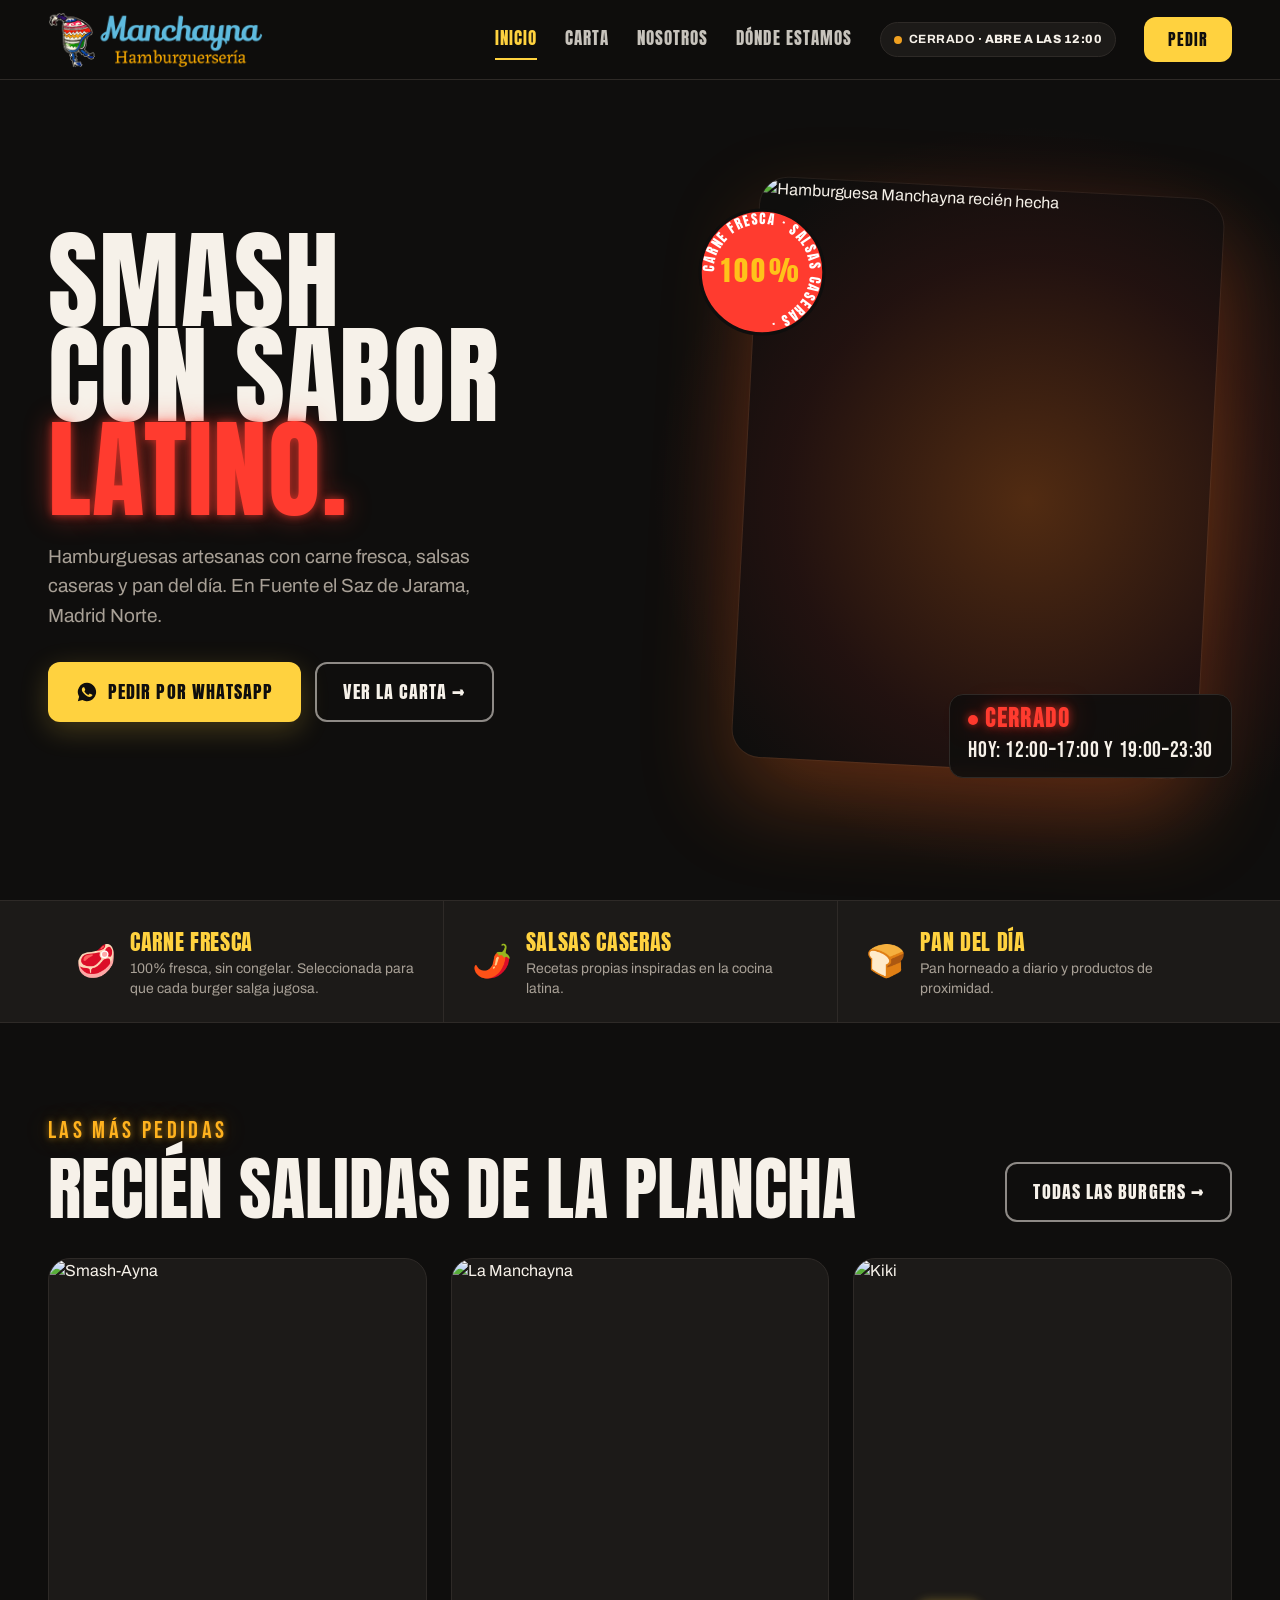
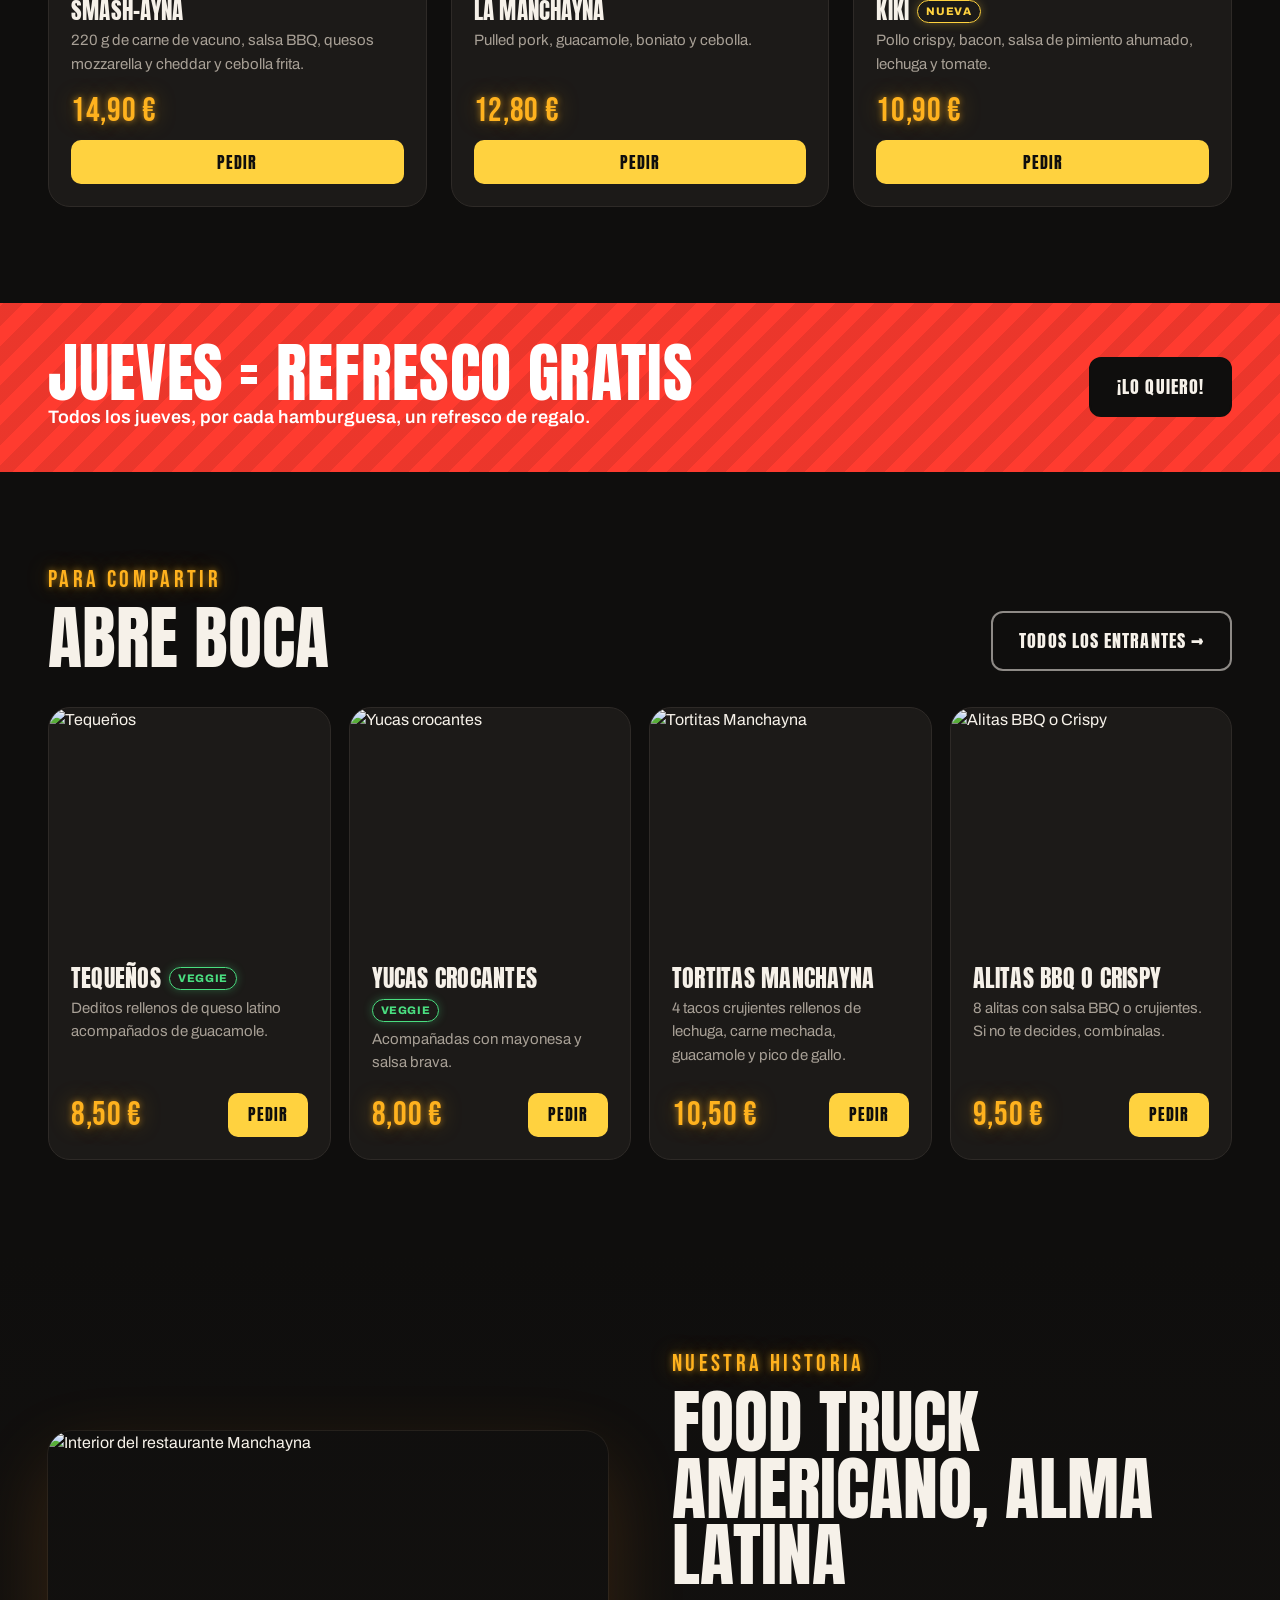
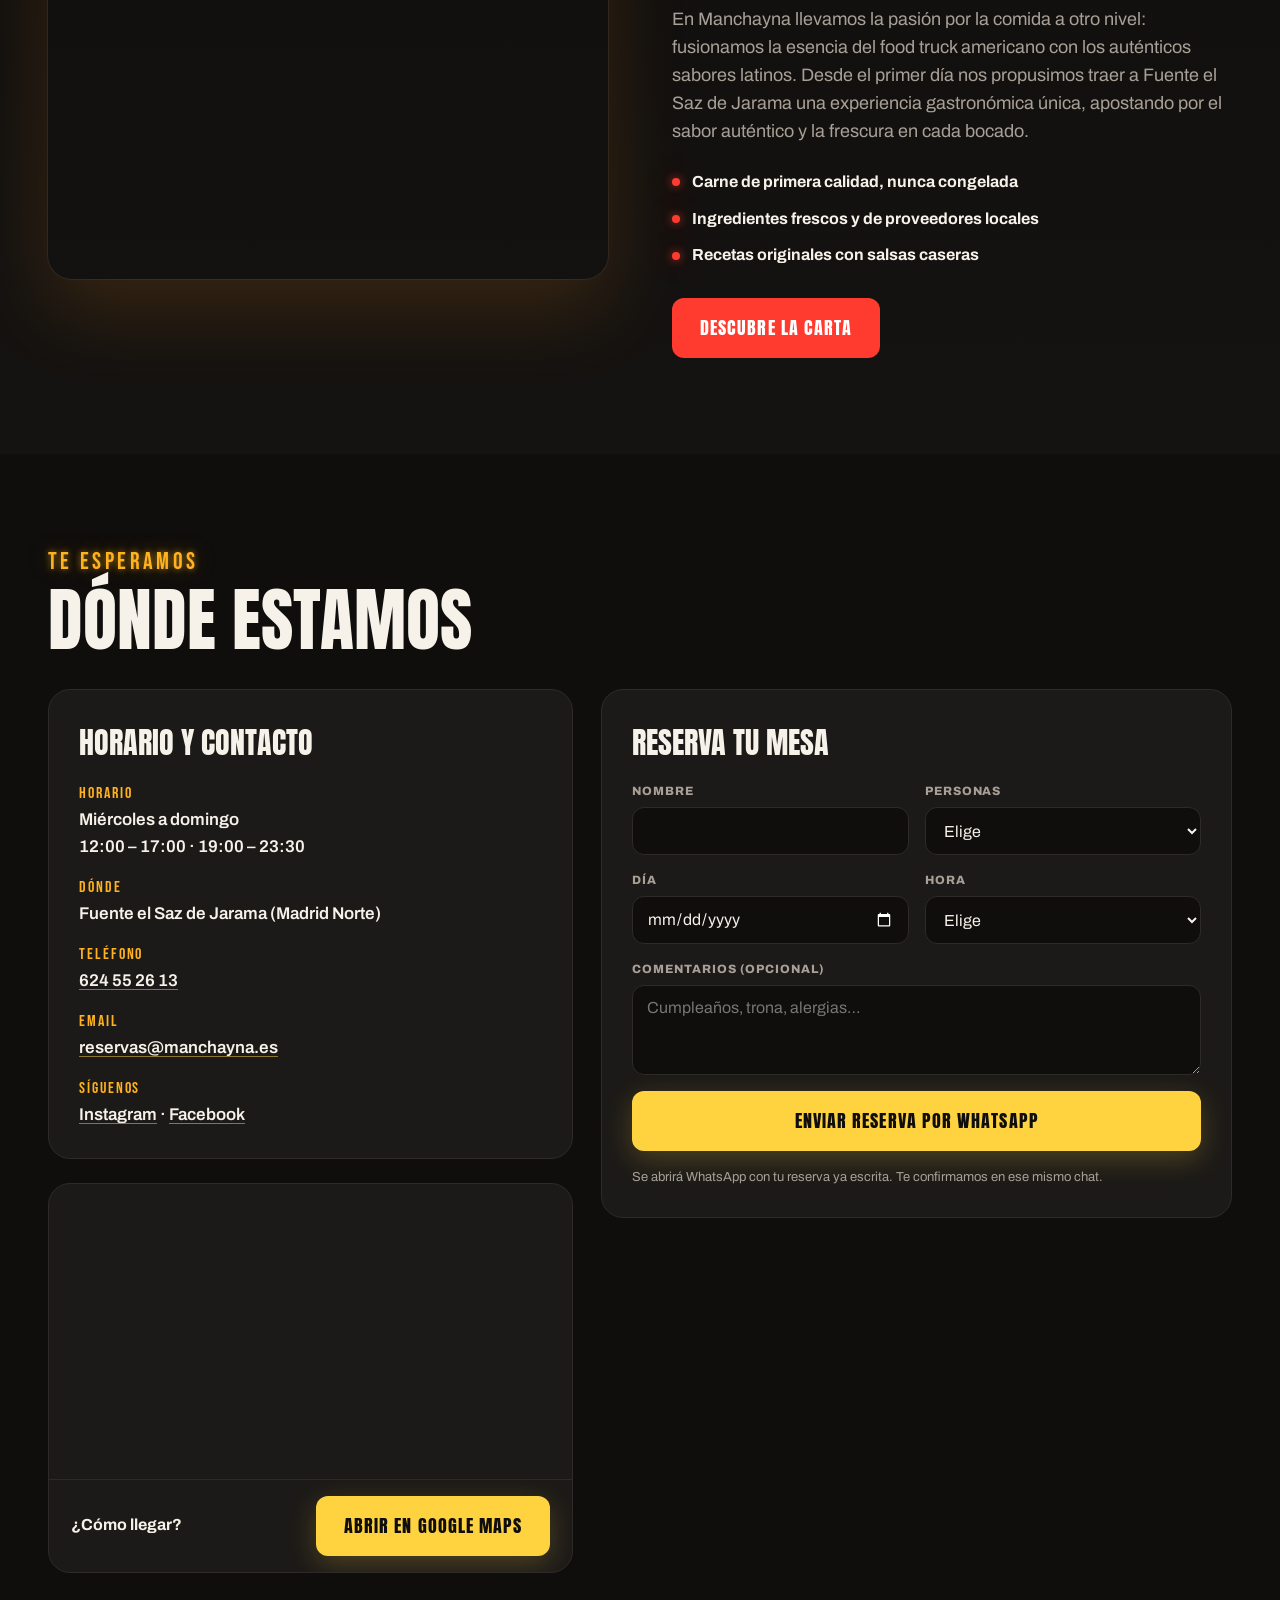
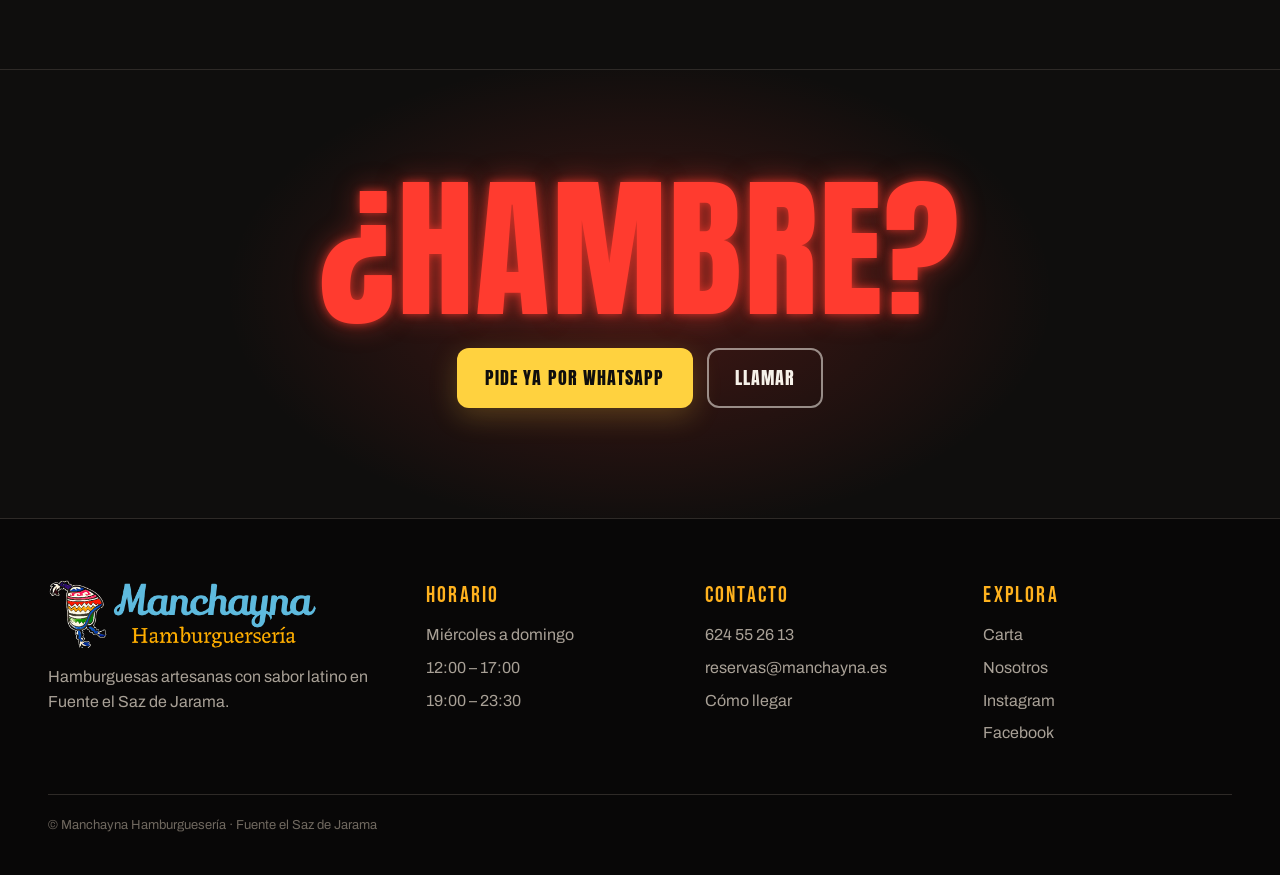
==== carretilla-v2/index.html @ 5e606a43 "Añadir Carretilla V2: rediseño Plancha de Noche Co-Authored-By: Claude Opus 5 <noreply@anthropic.com" ====
<!doctype html>
<html lang="es">
<head>
<meta charset="utf-8">
<meta name="viewport" content="width=device-width, initial-scale=1">
<meta name="robots" content="noindex, nofollow">
<title>Manchayna · Hamburguesas artesanas con sabor latino en Fuente el Saz de Jarama</title>
<meta name="description" content="Hamburguesas artesanas con sabor latino en Fuente el Saz de Jarama (Madrid Norte). Carne fresca, salsas caseras y pan del día. Pide por WhatsApp.">
<meta name="theme-color" content="#14110F">
<link rel="preconnect" href="https://fonts.googleapis.com">
<link rel="preconnect" href="https://fonts.gstatic.com" crossorigin>
<link href="https://fonts.googleapis.com/css2?family=Anton&family=Archivo:wght@400;600;700;800&family=Bebas+Neue&display=swap" rel="stylesheet">
<link rel="stylesheet" href="../shared/base.css">
<link rel="stylesheet" href="styles.css">
</head>
<body data-mode="direct">
<a class="skip" href="#main">Saltar al contenido</a>

<header class="hd">
  <div class="wrap">
    <a class="brand" href="index.html"><img src="../shared/img/logo.png" alt="Manchayna Hamburguesería · Inicio" width="468" height="122"></a>
    <nav class="site-nav" id="nav" aria-label="Principal">
      <a href="index.html" aria-current="page">Inicio</a>
      <a href="carta.html">Carta</a>
      <a href="#nosotros">Nosotros</a>
      <a href="#contacto">Dónde estamos</a>
    </nav>
    <span class="pill" data-open>Horario</span>
    <a class="btn btn-go desk-only" data-wa href="#">Pedir</a>
    <button class="nav-toggle" data-nav-toggle aria-controls="nav" aria-expanded="false" aria-label="Abrir menú">
      <svg viewBox="0 0 24 24" fill="none" stroke="currentColor" stroke-width="2.5" stroke-linecap="round"><path d="M4 7h16M4 12h16M4 17h16"/></svg>
    </button>
  </div>
</header>

<main id="main">
  <!-- HERO -->
  <section class="hero">
    <div class="wrap">
      <div>
        <h1 class="anton">Smash<br>con sabor<br><em>latino.</em></h1>
        <p class="lead">Hamburguesas artesanas con carne fresca, salsas caseras y pan del día. En Fuente el Saz de Jarama, Madrid Norte.</p>
        <div class="cta">
          <a class="btn btn-go" data-wa href="#">
            <svg viewBox="0 0 24 24" fill="currentColor" aria-hidden="true"><path d="M12 2a10 10 0 0 0-8.6 15.1L2 22l5-1.3A10 10 0 1 0 12 2zm5.3 14.1c-.2.6-1.3 1.2-1.8 1.2-.5.1-1 .1-3.3-.8-2.8-1.1-4.5-3.9-4.7-4.1-.1-.2-1.1-1.5-1.1-2.9s.7-2 1-2.3c.2-.3.5-.3.7-.3h.5c.2 0 .4 0 .6.5l.8 2c.1.2.1.3 0 .5l-.4.6-.3.4c-.1.1-.3.3-.1.6.2.3.8 1.3 1.7 2.1 1.2 1 2.1 1.3 2.4 1.5.3.1.5.1.6-.1l.9-1.1c.2-.3.4-.2.6-.1l1.9.9c.3.1.5.2.5.3.1.2.1.6-.1 1.1z"/></svg>
            Pedir por WhatsApp
          </a>
          <a class="btn btn-alt" href="carta.html">Ver la carta →</a>
        </div>
      </div>
      <div class="hero-ph">
        <img src="https://manchayna.es/wp-content/uploads/2025/01/COLOR18.webp" alt="Hamburguesa Manchayna recién hecha" width="1000" height="1340" fetchpriority="high">
        <svg class="sticker" viewBox="0 0 120 120" aria-hidden="true"><defs><path id="circ" d="M60,60 m-45,0 a45,45 0 1,1 90,0 a45,45 0 1,1 -90,0"/></defs><circle cx="60" cy="60" r="58" fill="#D7261E" stroke="#14110F" stroke-width="3"/><text><textPath href="#circ">CARNE FRESCA · SALSAS CASERAS · </textPath></text><text x="60" y="69" text-anchor="middle" style="font-size:26px;fill:#FFC21A">100%</text></svg>
        <div class="ticket"><span class="neon" data-open>Horario</span><b data-today>Mié – Dom</b></div>
      </div>
    </div>
  </section>

  <!-- PILARES -->
  <section class="pillars" aria-label="Así las hacemos">
    <div class="wrap">
      <div class="grid">
        <div class="p"><span aria-hidden="true">🥩</span><b>Carne fresca</b><p>100% fresca, sin congelar. Seleccionada para que cada burger salga jugosa.</p></div>
        <div class="p"><span aria-hidden="true">🌶️</span><b>Salsas caseras</b><p>Recetas propias inspiradas en la cocina latina.</p></div>
        <div class="p"><span aria-hidden="true">🍞</span><b>Pan del día</b><p>Pan horneado a diario y productos de proximidad.</p></div>
      </div>
    </div>
  </section>

  <!-- DESTACADAS -->
  <section class="sec">
    <div class="wrap">
      <div class="sec-head">
        <h2><span class="scribble">las más pedidas</span>Recién salidas de la plancha</h2>
        <a class="btn btn-alt" href="carta.html#hamburguesas">Todas las burgers →</a>
      </div>
      <div class="featured" data-featured="Smash-Ayna|La Manchayna|Kiki"></div>
    </div>
  </section>

  <!-- PROMO -->
  <section class="promo">
    <div class="wrap">
      <div>
        <h2 class="anton">Jueves = refresco gratis</h2>
        <p>Todos los jueves, por cada hamburguesa, un refresco de regalo.</p>
      </div>
      <a class="btn btn-alt" data-wa="la promo del jueves" href="#">¡Lo quiero!</a>
    </div>
  </section>

  <!-- ENTRANTES -->
  <section class="sec">
    <div class="wrap">
      <div class="sec-head">
        <h2><span class="scribble">para compartir</span>Abre boca</h2>
        <a class="btn btn-alt" href="carta.html#entrantes">Todos los entrantes →</a>
      </div>
      <div class="featured four" data-featured="Tequeños|Yucas crocantes|Tortitas Manchayna|Alitas BBQ o Crispy"></div>
    </div>
  </section>

  <!-- NOSOTROS -->
  <section class="sec story" id="nosotros">
    <div class="wrap">
      <div class="ph"><img src="https://manchayna.es/wp-content/uploads/2025/03/Interior-manchayna.png" alt="Interior del restaurante Manchayna" loading="lazy"></div>
      <div>
        <h2><span class="scribble">nuestra historia</span>Food truck americano, alma latina</h2>
        <p>En Manchayna llevamos la pasión por la comida a otro nivel: fusionamos la esencia del food truck americano con los auténticos sabores latinos. Desde el primer día nos propusimos traer a Fuente el Saz de Jarama una experiencia gastronómica única, apostando por el sabor auténtico y la frescura en cada bocado.</p>
        <ul>
          <li>Carne de primera calidad, nunca congelada</li>
          <li>Ingredientes frescos y de proveedores locales</li>
          <li>Recetas originales con salsas caseras</li>
        </ul>
        <div class="cta"><a class="btn btn-red" href="carta.html">Descubre la carta</a></div>
      </div>
    </div>
  </section>

  <!-- CONTACTO -->
  <section class="sec contact" id="contacto">
    <div class="wrap">
      <div class="sec-head"><h2><span class="scribble">te esperamos</span>Dónde estamos</h2></div>
      <div class="grid">
        <div>
          <div class="box">
            <h3>Horario y contacto</h3>
            <dl class="info-list">
              <div><dt>Horario</dt><dd>Miércoles a domingo<br>12:00 – 17:00 · 19:00 – 23:30</dd></div>
              <div><dt>Dónde</dt><dd>Fuente el Saz de Jarama (Madrid Norte)</dd></div>
              <div><dt>Teléfono</dt><dd><a data-tel href="#">624 55 26 13</a></dd></div>
              <div><dt>Email</dt><dd><a href="mailto:reservas@manchayna.es">reservas@manchayna.es</a></dd></div>
              <div><dt>Síguenos</dt><dd><a href="https://www.instagram.com/manchayna.burger/" target="_blank" rel="noopener">Instagram</a> · <a href="https://www.facebook.com/people/Manchayna-Burger/61566364282932/" target="_blank" rel="noopener">Facebook</a></dd></div>
            </dl>
          </div>
          <div class="box map-box">
            <iframe class="map" data-map title="Mapa: Manchayna en Fuente el Saz de Jarama" loading="lazy" referrerpolicy="no-referrer-when-downgrade"></iframe>
            <div class="bar"><b>¿Cómo llegar?</b><a class="btn btn-go" data-maps href="#">Abrir en Google Maps</a></div>
          </div>
        </div>
        <div class="box">
          <h3>Reserva tu mesa</h3>
          <form class="form" data-wa-form="¡Hola Manchayna! Quiero reservar mesa:">
            <div class="field"><label for="r-name">Nombre</label><input id="r-name" name="nombre" autocomplete="name" required></div>
            <div class="field"><label for="r-people">Personas</label><select id="r-people" name="personas" required><option value="">Elige</option><option>1</option><option>2</option><option>3</option><option>4</option><option>5</option><option>6</option><option>7</option><option>8 o más</option></select></div>
            <div class="field"><label for="r-date">Día</label><input id="r-date" name="dia" type="date" required></div>
            <div class="field"><label for="r-time">Hora</label><select id="r-time" name="hora" required><option value="">Elige</option><optgroup label="Comida"><option>12:30</option><option>13:30</option><option>14:30</option><option>15:30</option></optgroup><optgroup label="Cena"><option>19:30</option><option>20:30</option><option>21:30</option><option>22:30</option></optgroup></select></div>
            <div class="field full"><label for="r-note">Comentarios (opcional)</label><textarea id="r-note" name="comentarios" placeholder="Cumpleaños, trona, alergias…"></textarea></div>
            <div class="full"><button class="btn btn-go" type="submit" style="width:100%">Enviar reserva por WhatsApp</button></div>
            <p class="form-note full">Se abrirá WhatsApp con tu reserva ya escrita. Te confirmamos en ese mismo chat.</p>
          </form>
        </div>
      </div>
    </div>
  </section>

  <!-- CTA FINAL -->
  <section class="final">
    <div class="wrap">
      <h2 class="anton">¿Hambre?</h2>
      <div class="cta" style="justify-content:center">
        <a class="btn btn-go" data-wa href="#">Pide ya por WhatsApp</a>
        <a class="btn btn-alt" data-tel href="#">Llamar</a>
      </div>
    </div>
  </section>
</main>

<footer class="ft">
  <div class="wrap">
    <div class="grid">
      <div><img src="../shared/img/logo.png" alt="Manchayna" loading="lazy"><p>Hamburguesas artesanas con sabor latino en Fuente el Saz de Jarama.</p></div>
      <div><h4>Horario</h4><ul><li>Miércoles a domingo</li><li>12:00 – 17:00</li><li>19:00 – 23:30</li></ul></div>
      <div><h4>Contacto</h4><ul><li><a data-tel href="#">624 55 26 13</a></li><li><a href="mailto:reservas@manchayna.es">reservas@manchayna.es</a></li><li><a data-maps href="#">Cómo llegar</a></li></ul></div>
      <div><h4>Explora</h4><ul><li><a href="carta.html">Carta</a></li><li><a href="#nosotros">Nosotros</a></li><li><a href="https://www.instagram.com/manchayna.burger/" target="_blank" rel="noopener">Instagram</a></li><li><a href="https://www.facebook.com/people/Manchayna-Burger/61566364282932/" target="_blank" rel="noopener">Facebook</a></li></ul></div>
    </div>
    <p class="legal">© Manchayna Hamburguesería · Fuente el Saz de Jarama</p>
  </div>
</footer>

<nav class="tabbar mob-only" aria-label="Acciones rápidas">
  <a data-wa href="#"><svg viewBox="0 0 24 24" fill="currentColor" aria-hidden="true"><path d="M12 2a10 10 0 0 0-8.6 15.1L2 22l5-1.3A10 10 0 1 0 12 2z"/></svg>Pedir</a>
  <a href="carta.html"><svg viewBox="0 0 24 24" fill="none" stroke="currentColor" stroke-width="2" aria-hidden="true"><path d="M4 6h16M4 12h16M4 18h10"/></svg>Carta</a>
  <a data-tel href="#"><svg viewBox="0 0 24 24" fill="none" stroke="currentColor" stroke-width="2" aria-hidden="true"><path d="M22 16.9v3a2 2 0 0 1-2.2 2 19.8 19.8 0 0 1-8.6-3.1 19.5 19.5 0 0 1-6-6A19.8 19.8 0 0 1 2.1 4.2 2 2 0 0 1 4.1 2h3a2 2 0 0 1 2 1.7l.5 2.8a2 2 0 0 1-.5 1.8L7.9 9.6a16 16 0 0 0 6 6l1.3-1.3a2 2 0 0 1 1.8-.5l2.8.5a2 2 0 0 1 1.7 2z"/></svg>Llamar</a>
  <a data-maps href="#"><svg viewBox="0 0 24 24" fill="none" stroke="currentColor" stroke-width="2" aria-hidden="true"><path d="M12 22s7-6.2 7-12a7 7 0 1 0-14 0c0 5.8 7 12 7 12z"/><circle cx="12" cy="10" r="2.5"/></svg>Llegar</a>
</nav>

<script src="../shared/menu-data.js"></script>
<script src="../shared/app.js"></script>
</body>
</html>
---- shared/base.css ----
/* Base común de las tres propuestas */
*, *::before, *::after { box-sizing: border-box; }
body, h1, h2, h3, h4, p, ul, ol, figure, dl, dd, fieldset { margin: 0; }
ul, ol { padding: 0; list-style: none; }
fieldset { border: 0; padding: 0; }
img, iframe { max-width: 100%; display: block; }
a { color: inherit; text-decoration: none; }
button, input, select, textarea { font: inherit; color: inherit; }
button { cursor: pointer; background: none; border: 0; }
button:disabled { cursor: not-allowed; opacity: .5; }
[hidden] { display: none !important; }
html { scroll-behavior: smooth; scroll-padding-top: 150px; -webkit-text-size-adjust: 100%; }
:focus-visible { outline: 3px solid var(--focus, #2f7cf6); outline-offset: 3px; }

.skip { position: absolute; left: -9999px; }
.skip:focus { left: 12px; top: 12px; z-index: 100; background: #fff; color: #000; padding: 10px 14px; }

.dot { display: inline-block; width: 8px; height: 8px; border-radius: 50%; background: #f0a020; margin-right: 7px; vertical-align: middle; }
.dot.on { background: #2bd46b; box-shadow: 0 0 0 3px rgba(43, 212, 107, .25); }
.bump { animation: bump .35s; }
@keyframes bump { 50% { transform: scale(1.35); } }

.map { width: 100%; border: 0; aspect-ratio: 16 / 10; }
.catnav { display: flex; gap: 8px; overflow-x: auto; scrollbar-width: none; }
.catnav::-webkit-scrollbar { display: none; }
.catnav a { flex: none; white-space: nowrap; }

/* Formularios */
.field { display: grid; gap: 6px; }
.field input, .field select, .field textarea { width: 100%; min-height: 48px; padding: 10px 14px; }
.field textarea { min-height: 90px; resize: vertical; }

/* Carrito (diálogo) */
dialog { padding: 0; border: 0; max-width: min(520px, 100vw - 24px); width: 100%; }
dialog::backdrop { background: rgba(0, 0, 0, .55); }

/* Zoom de fotos con ficha de ingredientes.
   Cada propuesta puede cambiar: --z-panel --z-ink --z-muted --z-accent --z-chip --z-title-font --z-radius */
.item-img img, [data-zoom] { cursor: zoom-in; }
dialog.zoom { max-width: 100vw; max-height: 100dvh; width: 100vw; height: 100dvh; background: rgba(10, 8, 6, .93); overflow-y: auto; overscroll-behavior: contain; }
dialog.zoom::backdrop { background: rgba(10, 8, 6, .9); }
.zoom-inner { min-height: 100%; display: grid; grid-template-columns: minmax(0, 1.5fr) minmax(320px, 400px); gap: 28px; align-items: center; max-width: 1280px; margin: 0 auto; padding: 72px 32px 32px; }
.zoom-inner.solo { grid-template-columns: 1fr; justify-items: center; }
.zoom-ph img { width: 100%; max-height: calc(100dvh - 120px); object-fit: contain; border-radius: var(--z-radius, 16px); animation: z-pop .3s cubic-bezier(.2, .9, .3, 1.2); }
.zoom-info { background: var(--z-panel, #fff); color: var(--z-ink, #14110F); border-radius: var(--z-radius, 16px); padding: 28px 28px 24px; animation: z-slide .35s .05s ease-out both; }
.solo .zoom-info { background: none; color: #fff; padding: 0; text-align: center; }
.z-spec { display: inline-block; font-weight: 800; font-size: 13px; letter-spacing: .06em; text-transform: uppercase; background: var(--z-accent, #D7261E); color: #fff; border-radius: 999px; padding: 4px 12px; margin-bottom: 10px; }
.z-name { font-family: var(--z-title-font, inherit); font-size: clamp(30px, 3.2vw, 42px); line-height: 1; margin-bottom: 10px; }
.z-badges { display: flex; flex-wrap: wrap; gap: 6px; }
.z-badges:empty { display: none; }
.z-title { font-size: 12px; letter-spacing: .14em; text-transform: uppercase; color: var(--z-muted, #6b645b); margin: 20px 0 10px; display: flex; align-items: center; gap: 10px; }
.z-title::after { content: ""; flex: 1; height: 1px; background: currentColor; opacity: .35; }
.z-ing { display: grid; grid-template-columns: 1fr 1fr; gap: 8px; }
.z-ing li { display: flex; align-items: center; gap: 10px; background: var(--z-chip, #F4EEE4); border-radius: 12px; padding: 9px 12px; font-size: 14.5px; font-weight: 600; line-height: 1.25; animation: z-chip .35s calc(.12s + var(--n) * .04s) ease-out both; }
.z-ing li span { flex: none; width: 30px; height: 30px; display: grid; place-items: center; background: var(--z-panel, #fff); border-radius: 50%; font-size: 17px; }
.z-desc { color: var(--z-muted, #6b645b); font-size: 16px; margin-top: 14px; }
.z-foot { display: flex; align-items: center; justify-content: space-between; gap: 14px; margin-top: 22px; padding-top: 18px; border-top: 2px dashed color-mix(in srgb, var(--z-ink, #14110F) 25%, transparent); }
.z-price { font-family: var(--z-title-font, inherit); font-size: 34px; line-height: 1; color: var(--z-ink, #14110F); }
.zoom-close { position: fixed; top: 14px; right: 14px; width: 52px; height: 52px; border-radius: 50%; background: #fff; color: #000; font-size: 34px; line-height: 1; z-index: 2; box-shadow: 0 6px 20px rgba(0, 0, 0, .35); }
@keyframes z-pop { from { transform: scale(.88); opacity: 0; } }
@keyframes z-slide { from { transform: translateY(24px); opacity: 0; } }
@keyframes z-chip { from { transform: translateY(8px); opacity: 0; } }
@media (max-width: 900px) {
  .zoom-inner { grid-template-columns: 1fr; gap: 0; align-items: start; align-content: start; padding: 0; }
  .zoom-info { min-height: 48dvh; }
  .zoom-ph img { max-height: 52dvh; border-radius: 0; }
  .zoom-info { border-radius: 22px 22px 0 0; margin-top: -22px; position: relative; padding: 22px 18px 18px; }
  .solo .zoom-info { margin-top: 16px; }
  .z-ing li { font-size: 13.5px; padding: 8px 10px; gap: 8px; }
  .zoom-close { width: 46px; height: 46px; font-size: 30px; }
}
@media (max-width: 360px) { .z-ing { grid-template-columns: 1fr; } }

/* Menú móvil */
.nav-toggle { display: none; }
@media (max-width: 900px) {
  .nav-toggle { display: inline-grid; place-items: center; width: 48px; height: 48px; }
  .site-nav { display: none !important; }
  body.nav-open .site-nav { display: flex !important; position: fixed; left: 0; right: 0; top: var(--hd-h, 68px); flex-direction: column; padding: 12px 20px 24px; gap: 0; z-index: 40; }
  body.nav-open .site-nav a { padding: 14px 0; font-size: 20px; }
  .desk-only { display: none !important; }
}
@media (min-width: 901px) { .mob-only { display: none !important; } }

@media (prefers-reduced-motion: reduce) {
  *, *::before, *::after { animation: none !important; transition: none !important; }
  html { scroll-behavior: auto; }
}
---- carretilla-v2/styles.css ----
/* ===========================================================
   CARRETILLA V2 · PLANCHA DE NOCHE — street food nocturno / neón
   =========================================================== */
:root {
  --bg: #0F0E0D;
  --card: #1C1A18;
  --line: #2E2A27;
  --txt: #F6F1E9;
  --muted: #A8A096;
  --red: #FF3B2F;
  --amber: #FFB21E;
  --mus: #FFD23F;
  --ink: #0F0E0D;
  --hd-h: 80px;
  --focus: #FFD23F;
  --glow-red: 0 0 8px rgba(255, 59, 47, .7), 0 0 28px rgba(255, 59, 47, .45);
  --glow-amber: 0 0 6px rgba(255, 178, 30, .6), 0 0 22px rgba(255, 178, 30, .35);
  /* zoom */
  --z-panel: #1C1A18;
  --z-ink: #F6F1E9;
  --z-muted: #A8A096;
  --z-accent: #FF3B2F;
  --z-chip: #262320;
  --z-title-font: Anton, Impact, sans-serif;
  --z-radius: 20px;
}
body { font-family: Archivo, system-ui, sans-serif; background: var(--bg); color: var(--txt); font-size: 16px; line-height: 1.55; color-scheme: dark; }
.wrap { max-width: 1240px; margin: 0 auto; padding: 0 28px; }
.anton { font-family: Anton, Impact, sans-serif; font-weight: 400; text-transform: uppercase; letter-spacing: .01em; }
.price, .scribble, .z-price { font-family: "Bebas Neue", Impact, sans-serif; font-weight: 400; }

/* Zoom */
.z-name { text-transform: uppercase; font-weight: 400; }
.zoom-info { border: 1px solid var(--line); box-shadow: 0 30px 80px rgba(0, 0, 0, .6); }
.z-price { font-size: 44px; color: var(--amber); text-shadow: var(--glow-amber); letter-spacing: .02em; }
@media (max-width: 900px) { .zoom-info { border-width: 1px 0 0; } }

/* ---------- Botones ---------- */
.btn { display: inline-flex; align-items: center; justify-content: center; gap: 10px; font-family: Anton, Impact, sans-serif; letter-spacing: .06em; text-transform: uppercase; font-size: 18px; padding: 14px 26px; min-height: 54px; border: 2px solid transparent; border-radius: 12px; transition: transform .12s, box-shadow .2s, background .2s, color .2s; }
.btn:active { transform: translateY(2px) scale(.98); }
.btn-go { background: var(--mus); color: var(--ink); box-shadow: 0 8px 28px rgba(255, 210, 63, .22); }
.btn-go:hover { box-shadow: 0 0 0 4px rgba(255, 210, 63, .25), 0 10px 36px rgba(255, 210, 63, .35); }
.btn-alt { background: transparent; color: var(--txt); border-color: rgba(246, 241, 233, .55); }
.btn-alt:hover { border-color: var(--txt); background: rgba(246, 241, 233, .08); }
.btn-red { background: var(--red); color: #fff; }
.btn-red:hover { box-shadow: 0 0 0 4px rgba(255, 59, 47, .25), 0 10px 36px rgba(255, 59, 47, .35); }
.btn svg { width: 22px; height: 22px; }

/* ---------- Header ---------- */
.hd { position: sticky; top: 0; z-index: 30; height: var(--hd-h); background: rgba(15, 14, 13, .9); backdrop-filter: blur(10px); -webkit-backdrop-filter: blur(10px); border-bottom: 1px solid var(--line); }
.hd .wrap { height: 100%; display: flex; align-items: center; gap: 28px; }
.brand { flex: none; }
.brand img { height: 56px; width: auto; }
.site-nav { display: flex; gap: 28px; margin-left: auto; font-family: Anton, Impact, sans-serif; font-size: 17px; letter-spacing: .06em; text-transform: uppercase; }
.site-nav a { padding: 6px 0; border-bottom: 2px solid transparent; color: rgba(246, 241, 233, .8); transition: color .2s, border-color .2s; }
.site-nav a:hover, .site-nav a[aria-current] { color: var(--mus); border-color: var(--mus); }
.pill { font-size: 12px; font-weight: 800; text-transform: uppercase; letter-spacing: .04em; border: 1px solid var(--line); background: var(--card); border-radius: 999px; padding: 7px 13px; white-space: nowrap; }
.hd .btn { min-height: 44px; padding: 8px 22px; font-size: 16px; box-shadow: none; }
.nav-toggle { color: var(--txt); }
.nav-toggle svg { width: 28px; height: 28px; }
body.nav-open .site-nav { background: var(--bg); border-bottom: 2px solid var(--mus); }

/* ---------- Hero ---------- */
.hero { position: relative; overflow: hidden; }
.hero::before { content: ""; position: absolute; right: -10%; top: 5%; width: 760px; height: 760px; border-radius: 50%; background: radial-gradient(circle, rgba(255, 120, 30, .28), rgba(255, 59, 47, .08) 45%, transparent 70%); pointer-events: none; }
.hero .wrap { position: relative; display: grid; grid-template-columns: 1.1fr 1fr; gap: 40px; align-items: center; padding-top: 56px; padding-bottom: 80px; min-height: calc(100vh - var(--hd-h)); max-height: 900px; }
.hero h1 { font-size: clamp(64px, 8.4vw, 132px); line-height: .88; }
.hero h1 em { font-style: normal; color: var(--red); text-shadow: var(--glow-red); animation: flicker 1.4s ease-out both .3s; }
.hero .lead { font-size: 19px; max-width: 470px; margin: 24px 0 32px; color: var(--muted); }
.cta { display: flex; gap: 14px; flex-wrap: wrap; }
.hero-ph { position: relative; }
.hero-ph img { height: min(66vh, 580px); width: auto; margin: 0 4% 0 auto; aspect-ratio: 4 / 5; object-fit: cover; border-radius: 28px; transform: rotate(3deg); box-shadow: 0 40px 90px rgba(255, 110, 30, .28), 0 0 0 1px rgba(255, 255, 255, .06); }
.sticker { position: absolute; left: 2%; top: 20px; width: 128px; transition: transform .6s; }
.sticker:hover { transform: rotate(40deg); }
.sticker circle { fill: var(--red); stroke: var(--bg); }
.sticker text { font-family: Anton, Impact, sans-serif; font-size: 12.5px; letter-spacing: .14em; fill: #fff; }
.ticket { position: absolute; right: 0; bottom: -10px; background: rgba(15, 14, 13, .88); backdrop-filter: blur(6px); -webkit-backdrop-filter: blur(6px); border: 1px solid var(--line); border-radius: 14px; padding: 12px 18px 14px; max-width: 300px; }
.ticket > b { display: block; font-family: "Bebas Neue", Impact, sans-serif; font-weight: 400; font-size: 22px; letter-spacing: .03em; line-height: 1.1; margin-top: 6px; }
.neon { display: inline-flex; align-items: center; font-family: "Bebas Neue", Impact, sans-serif; font-size: 26px; letter-spacing: .08em; text-transform: uppercase; line-height: 1; color: var(--red); text-shadow: var(--glow-red); animation: flicker 1.4s ease-out both .6s; }
.neon .more { display: none; }
.neon .dot { width: 10px; height: 10px; background: var(--red); box-shadow: var(--glow-red); }
.neon:has(.dot.on) { color: #3DF07A; text-shadow: 0 0 8px rgba(61, 240, 122, .7), 0 0 26px rgba(61, 240, 122, .4); }
.neon .dot.on { background: #3DF07A; box-shadow: 0 0 10px #3DF07A; }
@keyframes flicker { 0%, 12%, 20%, 34% { opacity: .15; } 8%, 16%, 28%, 100% { opacity: 1; } }

/* ---------- Pilares (tira) ---------- */
.pillars { border-block: 1px solid var(--line); background: var(--card); }
.pillars .grid { display: grid; grid-template-columns: repeat(3, 1fr); }
.pillars .p { display: grid; grid-template-columns: auto 1fr; column-gap: 14px; align-items: center; padding: 24px 28px; }
.pillars .p + .p { border-left: 1px solid var(--line); }
.pillars .p span { grid-row: span 2; font-size: 32px; }
.pillars .p b { font-family: Anton, Impact, sans-serif; font-weight: 400; font-size: 22px; color: var(--mus); text-transform: uppercase; letter-spacing: .03em; }
.pillars .p p { color: var(--muted); font-size: 14px; line-height: 1.4; }

/* ---------- Secciones ---------- */
.sec { padding: 96px 0; }
.sec-head { display: flex; justify-content: space-between; align-items: end; gap: 20px; flex-wrap: wrap; margin-bottom: 36px; }
.sec h2 { font-family: Anton, Impact, sans-serif; font-weight: 400; text-transform: uppercase; font-size: clamp(42px, 5.5vw, 72px); line-height: .95; }
.scribble { display: block; color: var(--amber); text-shadow: var(--glow-amber); font-size: 24px; letter-spacing: .14em; text-transform: uppercase; line-height: 1; margin-bottom: 12px; }

/* Tarjetas destacadas */
.featured { display: grid; grid-template-columns: repeat(3, 1fr); gap: 24px; }
.featured.four { grid-template-columns: repeat(4, 1fr); gap: 18px; }
.featured .item { background: var(--card); border: 1px solid var(--line); border-radius: 22px; overflow: hidden; display: flex; flex-direction: column; transition: transform .25s, border-color .25s, box-shadow .25s; }
.featured .item:hover { transform: translateY(-6px); border-color: rgba(255, 178, 30, .6); box-shadow: 0 0 0 1px rgba(255, 178, 30, .35), 0 20px 50px rgba(255, 140, 30, .18); }
.featured .item-img { position: relative; overflow: hidden; }
.featured .item-img img { aspect-ratio: 4 / 3.4; object-fit: cover; width: 100%; transition: transform .5s; }
.featured .item:hover .item-img img { transform: scale(1.05); }
.featured .item-body { padding: 20px 22px 22px; display: flex; flex-direction: column; flex: 1; }
.featured h3 { font-size: 32px; }
.featured.four h3 { font-size: 24px; }
.featured .item p { color: var(--muted); font-size: 15px; margin: 6px 0 18px; flex: 1; }
.featured .item-foot { flex-wrap: wrap; }
.featured .price { font-size: 34px; }
.featured:not(.four) .add { flex: 1 1 100%; order: 2; }

/* Ítem común */
.item-head { display: flex; align-items: center; gap: 8px; flex-wrap: wrap; }
.item h3 { font-family: Anton, Impact, sans-serif; font-weight: 400; text-transform: uppercase; letter-spacing: .01em; line-height: 1.05; font-size: 23px; }
.badge { font-size: 11px; font-weight: 800; text-transform: uppercase; letter-spacing: .06em; padding: 2px 8px; border-radius: 999px; border: 1.5px solid currentColor; color: var(--red); box-shadow: 0 0 10px rgba(255, 59, 47, .3); }
.b-veggie { color: #4ADE80; box-shadow: 0 0 10px rgba(74, 222, 128, .3); }
.b-nuevo { color: var(--mus); box-shadow: 0 0 10px rgba(255, 210, 63, .3); }
.item-foot { display: flex; align-items: center; justify-content: space-between; gap: 12px; }
.price { font-size: 28px; line-height: 1; color: var(--amber); text-shadow: var(--glow-amber); letter-spacing: .02em; }
.add { display: inline-flex; align-items: center; justify-content: center; min-height: 44px; padding: 8px 20px; background: var(--mus); color: var(--ink); border-radius: 10px; font-family: Anton, Impact, sans-serif; font-size: 16px; letter-spacing: .06em; text-transform: uppercase; transition: transform .12s, box-shadow .2s; }
.add:hover { box-shadow: 0 0 0 3px rgba(255, 210, 63, .25), 0 6px 20px rgba(255, 210, 63, .3); }
.add:active { transform: translateY(2px) scale(.97); }

/* Promo del jueves */
.promo { background: var(--red); color: #fff; position: relative; overflow: hidden; }
.promo::after { content: ""; position: absolute; inset: 0; background: repeating-linear-gradient(-45deg, rgba(0, 0, 0, .08) 0 14px, transparent 14px 28px); pointer-events: none; }
.promo .wrap { position: relative; z-index: 1; display: flex; align-items: center; justify-content: space-between; gap: 24px; padding-top: 40px; padding-bottom: 40px; flex-wrap: wrap; }
.promo h2 { font-size: clamp(38px, 5vw, 64px); line-height: .95; }
.promo p { font-weight: 600; font-size: 18px; }
.promo .btn-alt { background: var(--ink); border-color: var(--ink); }
.promo .btn-alt:hover { background: #000; }

/* Nosotros */
.story { background: linear-gradient(180deg, var(--bg), #151311); }
.story .wrap { display: grid; grid-template-columns: 1fr 1fr; gap: 64px; align-items: center; }
.story .ph img { border-radius: 24px; aspect-ratio: 5 / 4; object-fit: cover; width: 100%; box-shadow: 0 30px 80px rgba(255, 140, 30, .16), 0 0 0 1px rgba(255, 255, 255, .06); }
.story p { font-size: 18px; color: var(--muted); margin-top: 18px; }
.story ul { margin: 24px 0 30px; display: grid; gap: 12px; }
.story li { font-weight: 700; display: flex; gap: 12px; align-items: center; }
.story li::before { content: ""; flex: none; width: 8px; height: 8px; border-radius: 50%; background: var(--red); box-shadow: var(--glow-red); }

/* Contacto */
.contact .grid { display: grid; grid-template-columns: 1fr 1.2fr; gap: 28px; align-items: start; }
.box { background: var(--card); border: 1px solid var(--line); border-radius: 22px; padding: 30px; }
.box + .box { margin-top: 24px; }
.box h3 { font-family: Anton, Impact, sans-serif; font-weight: 400; text-transform: uppercase; font-size: 30px; margin-bottom: 16px; }
.info-list { display: grid; gap: 16px; }
.info-list dt { font-family: "Bebas Neue", Impact, sans-serif; font-size: 16px; letter-spacing: .12em; color: var(--amber); }
.info-list dd { font-size: 17px; font-weight: 600; }
.info-list a { text-decoration: underline; text-decoration-color: rgba(255, 210, 63, .5); text-underline-offset: 3px; }
.info-list a:hover { color: var(--mus); }
.map-box { padding: 0; overflow: hidden; }
.map-box .map { aspect-ratio: 16 / 9; }
.map-box .bar { display: flex; justify-content: space-between; align-items: center; gap: 12px; padding: 16px 22px; flex-wrap: wrap; border-top: 1px solid var(--line); }
.form { display: grid; grid-template-columns: 1fr 1fr; gap: 16px; }
.form .full { grid-column: 1 / -1; }
.field label { font-size: 12px; font-weight: 800; text-transform: uppercase; letter-spacing: .08em; color: var(--muted); }
.field input, .field select, .field textarea { border: 1px solid var(--line); border-radius: 12px; background: var(--bg); transition: border-color .2s, box-shadow .2s; }
.field input:focus, .field select:focus, .field textarea:focus { border-color: var(--mus); box-shadow: 0 0 0 3px rgba(255, 210, 63, .18); outline: none; }
.form-note { font-size: 13px; color: var(--muted); }

/* CTA final */
.final { text-align: center; padding: 110px 0; position: relative; overflow: hidden; border-top: 1px solid var(--line); }
.final::before { content: ""; position: absolute; left: 50%; top: 50%; width: 900px; height: 520px; transform: translate(-50%, -50%); background: radial-gradient(ellipse, rgba(255, 59, 47, .22), transparent 65%); pointer-events: none; }
.final .wrap { position: relative; }
.final h2 { font-size: clamp(72px, 12vw, 170px); line-height: .9; margin-bottom: 30px; color: var(--red); text-shadow: var(--glow-red); }

/* Footer */
.ft { background: #080707; color: var(--muted); padding: 60px 0 40px; border-top: 1px solid var(--line); }
.ft .grid { display: grid; grid-template-columns: 1.4fr 1fr 1fr 1fr; gap: 30px; }
.ft img { height: 70px; width: auto; margin-bottom: 16px; }
.ft h4 { font-family: "Bebas Neue", Impact, sans-serif; font-weight: 400; color: var(--amber); font-size: 22px; margin-bottom: 10px; letter-spacing: .1em; }
.ft li { margin-bottom: 8px; }
.ft a:hover { color: var(--mus); }
.ft .legal { border-top: 1px solid var(--line); margin-top: 40px; padding-top: 20px; font-size: 13px; color: #6f685f; }

/* ---------- Carta ---------- */
.page-hero { padding: 64px 0 48px; position: relative; overflow: hidden; }
.page-hero::after { content: ""; position: absolute; right: -120px; top: -160px; width: 560px; height: 560px; border-radius: 50%; background: radial-gradient(circle, rgba(255, 120, 30, .25), transparent 65%); pointer-events: none; }
.page-hero .wrap { position: relative; z-index: 1; }
.page-hero h1 { font-size: clamp(68px, 10vw, 140px); line-height: .9; }
.page-hero h1 em { font-style: normal; color: var(--red); text-shadow: var(--glow-red); animation: flicker 1.4s ease-out both .3s; }
.page-hero p { color: var(--muted); font-size: 18px; margin-top: 14px; max-width: 580px; }
.catbar { position: sticky; top: var(--hd-h); z-index: 20; background: rgba(15, 14, 13, .92); backdrop-filter: blur(10px); -webkit-backdrop-filter: blur(10px); border-block: 1px solid var(--line); }
.catnav { padding: 12px 0; }
.catnav a { font-family: Anton, Impact, sans-serif; font-size: 15px; letter-spacing: .06em; text-transform: uppercase; border: 1px solid var(--line); border-radius: 999px; padding: 9px 18px; min-height: 44px; display: inline-flex; align-items: center; color: rgba(246, 241, 233, .8); transition: background .2s, color .2s, box-shadow .2s, border-color .2s; }
.catnav a:hover { border-color: rgba(246, 241, 233, .5); color: var(--txt); }
.catnav a.on { background: var(--mus); border-color: var(--mus); color: var(--ink); box-shadow: 0 0 18px rgba(255, 210, 63, .4); }
.menu .cat { padding: 56px 0 10px; }
.menu .cat h2 { font-family: Anton, Impact, sans-serif; font-weight: 400; text-transform: uppercase; font-size: clamp(40px, 5vw, 64px); line-height: 1; display: flex; align-items: center; gap: 20px; }
.menu .cat h2::after { content: ""; flex: 1; height: 2px; background: linear-gradient(90deg, var(--amber), transparent); box-shadow: 0 0 10px rgba(255, 178, 30, .5); }
.cat-note { color: var(--amber); font-size: 15px; margin-top: 8px; }
.menu .items { display: grid; grid-template-columns: 1fr 1fr; column-gap: 48px; margin-top: 18px; }
.menu .item { display: flex; gap: 18px; padding: 20px 0; border-bottom: 1px solid var(--line); }
.menu .item-img { flex: 0 0 120px; }
.menu .item-img img { width: 120px; height: 120px; object-fit: cover; border-radius: 16px; transition: transform .3s, box-shadow .3s; }
.menu .item-img img:hover { transform: scale(1.04); box-shadow: 0 0 0 2px var(--amber), 0 10px 30px rgba(255, 140, 30, .3); }
.menu .item-body { flex: 1; display: flex; flex-direction: column; gap: 6px; }
.menu .item p { color: var(--muted); font-size: 15px; flex: 1; }
/* Platos sin foto: línea de puntos hasta el precio, estilo pizarra */
.menu .item:not(.has-img) .item-foot::before { content: ""; flex: 1; order: 0; height: 0; border-bottom: 2px dotted rgba(246, 241, 233, .25); }
.menu .item:not(.has-img) .price { order: 1; }
.menu .item:not(.has-img) .add { order: 2; }
.allergy { margin: 56px 0 0; padding: 22px 26px; border: 1px dashed rgba(255, 178, 30, .6); border-radius: 18px; font-weight: 600; color: var(--muted); }

/* ---------- Barra inferior móvil ---------- */
.tabbar { position: fixed; left: 0; right: 0; bottom: 0; z-index: 35; display: grid; grid-template-columns: 1.5fr 1fr 1fr 1fr; background: rgba(15, 14, 13, .96); backdrop-filter: blur(10px); -webkit-backdrop-filter: blur(10px); color: var(--txt); border-top: 1px solid var(--line); padding-bottom: env(safe-area-inset-bottom); }
.tabbar a { display: flex; flex-direction: column; align-items: center; justify-content: center; gap: 3px; min-height: 62px; font-size: 11px; font-weight: 800; text-transform: uppercase; letter-spacing: .04em; color: rgba(246, 241, 233, .8); }
.tabbar a:first-child { background: var(--mus); color: var(--ink); font-family: Anton, Impact, sans-serif; font-weight: 400; font-size: 19px; letter-spacing: .06em; flex-direction: row; gap: 8px; }
.tabbar a[aria-current] { color: var(--mus); }
.tabbar svg { width: 22px; height: 22px; }

/* ---------- Responsive ---------- */
@media (max-width: 1100px) {
  .featured.four { grid-template-columns: repeat(2, 1fr); }
  .ft .grid { grid-template-columns: 1fr 1fr; }
}
@media (max-width: 900px) {
  :root { --hd-h: 64px; }
  body { padding-bottom: 66px; }
  .wrap { padding: 0 18px; }
  .brand img { height: 42px; }
  .pill .more { display: none; }
  .hd .wrap { gap: 12px; }
  .pill { margin-left: auto; font-size: 10.5px; padding: 6px 10px; }
  .hero::before { width: 460px; height: 460px; right: -40%; top: auto; bottom: 0; }
  .hero .wrap { grid-template-columns: 1fr; min-height: 0; padding-top: 28px; padding-bottom: 44px; gap: 34px; }
  .hero h1 { font-size: clamp(56px, 17vw, 76px); }
  .hero .lead { font-size: 16px; margin: 14px 0 22px; }
  .hero .cta .btn { flex: 1 1 100%; }
  .hero-ph img { width: 92%; height: auto; aspect-ratio: 1; border-radius: 50%; margin: 0 -10% 0 auto; transform: none; box-shadow: 0 30px 70px rgba(255, 110, 30, .3); }
  .sticker { width: 96px; left: 0; top: 0; }
  .ticket { left: 0; right: auto; bottom: 0; max-width: 78%; }
  .ticket > b { font-size: 19px; }
  .neon { font-size: 22px; }
  .pillars .grid { grid-template-columns: 1fr; }
  .pillars .p { padding: 16px 0; }
  .pillars .p + .p { border-left: 0; border-top: 1px solid var(--line); }
  .sec { padding: 60px 0; }
  /* Filas deslizables */
  .featured, .featured.four { display: grid; grid-template-columns: none; grid-auto-flow: column; grid-auto-columns: 80%; gap: 14px; overflow-x: auto; scroll-snap-type: x mandatory; margin: 0 -18px; padding: 4px 18px 12px; scroll-padding: 0 18px; scrollbar-width: none; }
  .featured::-webkit-scrollbar { display: none; }
  .featured.four { grid-auto-columns: 58%; }
  .featured .item { scroll-snap-align: start; }
  .featured .item:hover { transform: none; }
  .featured h3 { font-size: 28px; }
  .featured.four .item-body { padding: 14px; }
  .featured.four h3 { font-size: 20px; }
  .featured.four .item p { display: none; }
  .featured.four .item-foot { flex-direction: column; align-items: stretch; gap: 10px; margin-top: 8px; }
  .featured.four .price { font-size: 28px; }
  .story .wrap { grid-template-columns: 1fr; gap: 30px; }
  .contact .grid { grid-template-columns: 1fr; }
  .form { grid-template-columns: 1fr; }
  .box { padding: 22px; }
  .final { padding: 72px 0; }
  .ft .grid { grid-template-columns: 1fr; }
  .page-hero { padding: 36px 0 28px; }
  .menu .items { grid-template-columns: 1fr; }
  .catnav { padding: 8px 0; }
  .catnav a { font-size: 13.5px; padding: 6px 14px; }
  .menu .cat { padding-top: 44px; }
  .menu .item { gap: 14px; padding: 16px 0; }
  .menu .item-img { flex-basis: 92px; }
  .menu .item-img img { width: 92px; height: 92px; border-radius: 14px; }
  .menu .item h3 { font-size: 21px; }
  .menu .item p { font-size: 14px; }
}
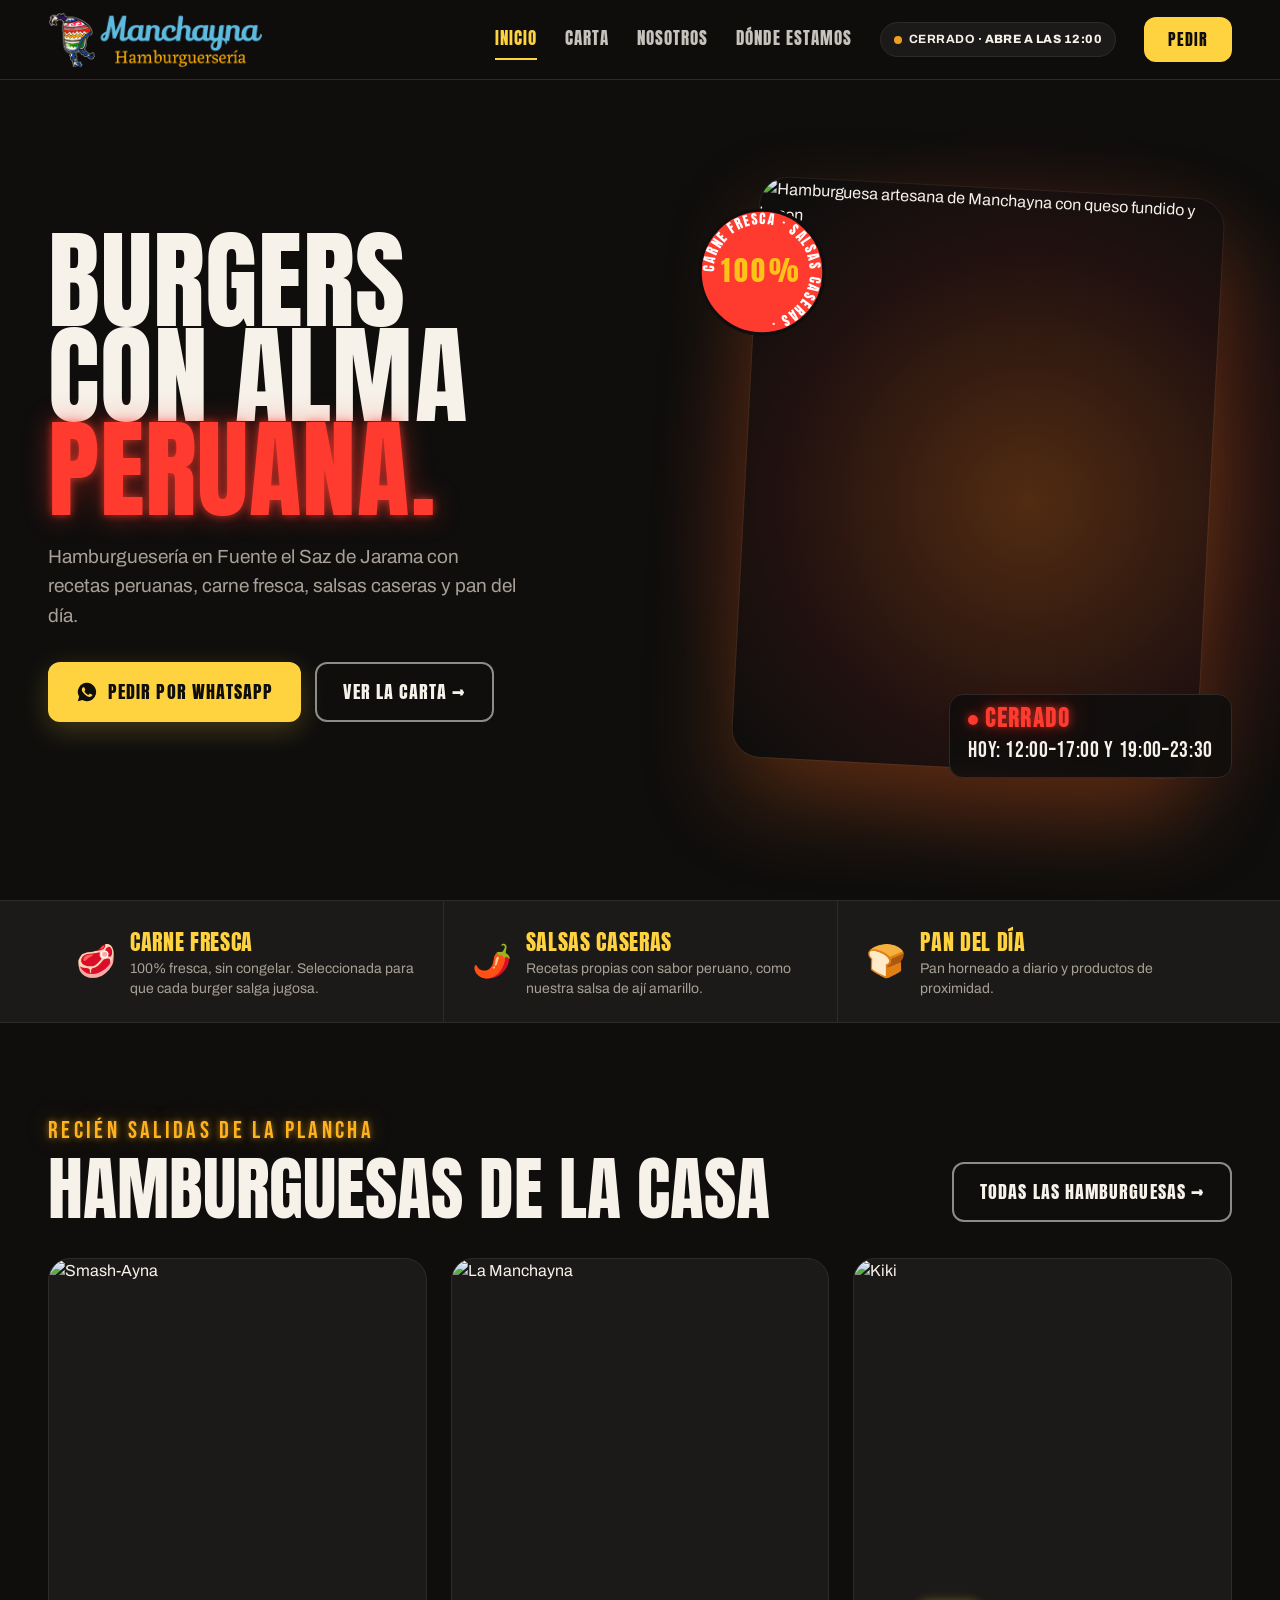
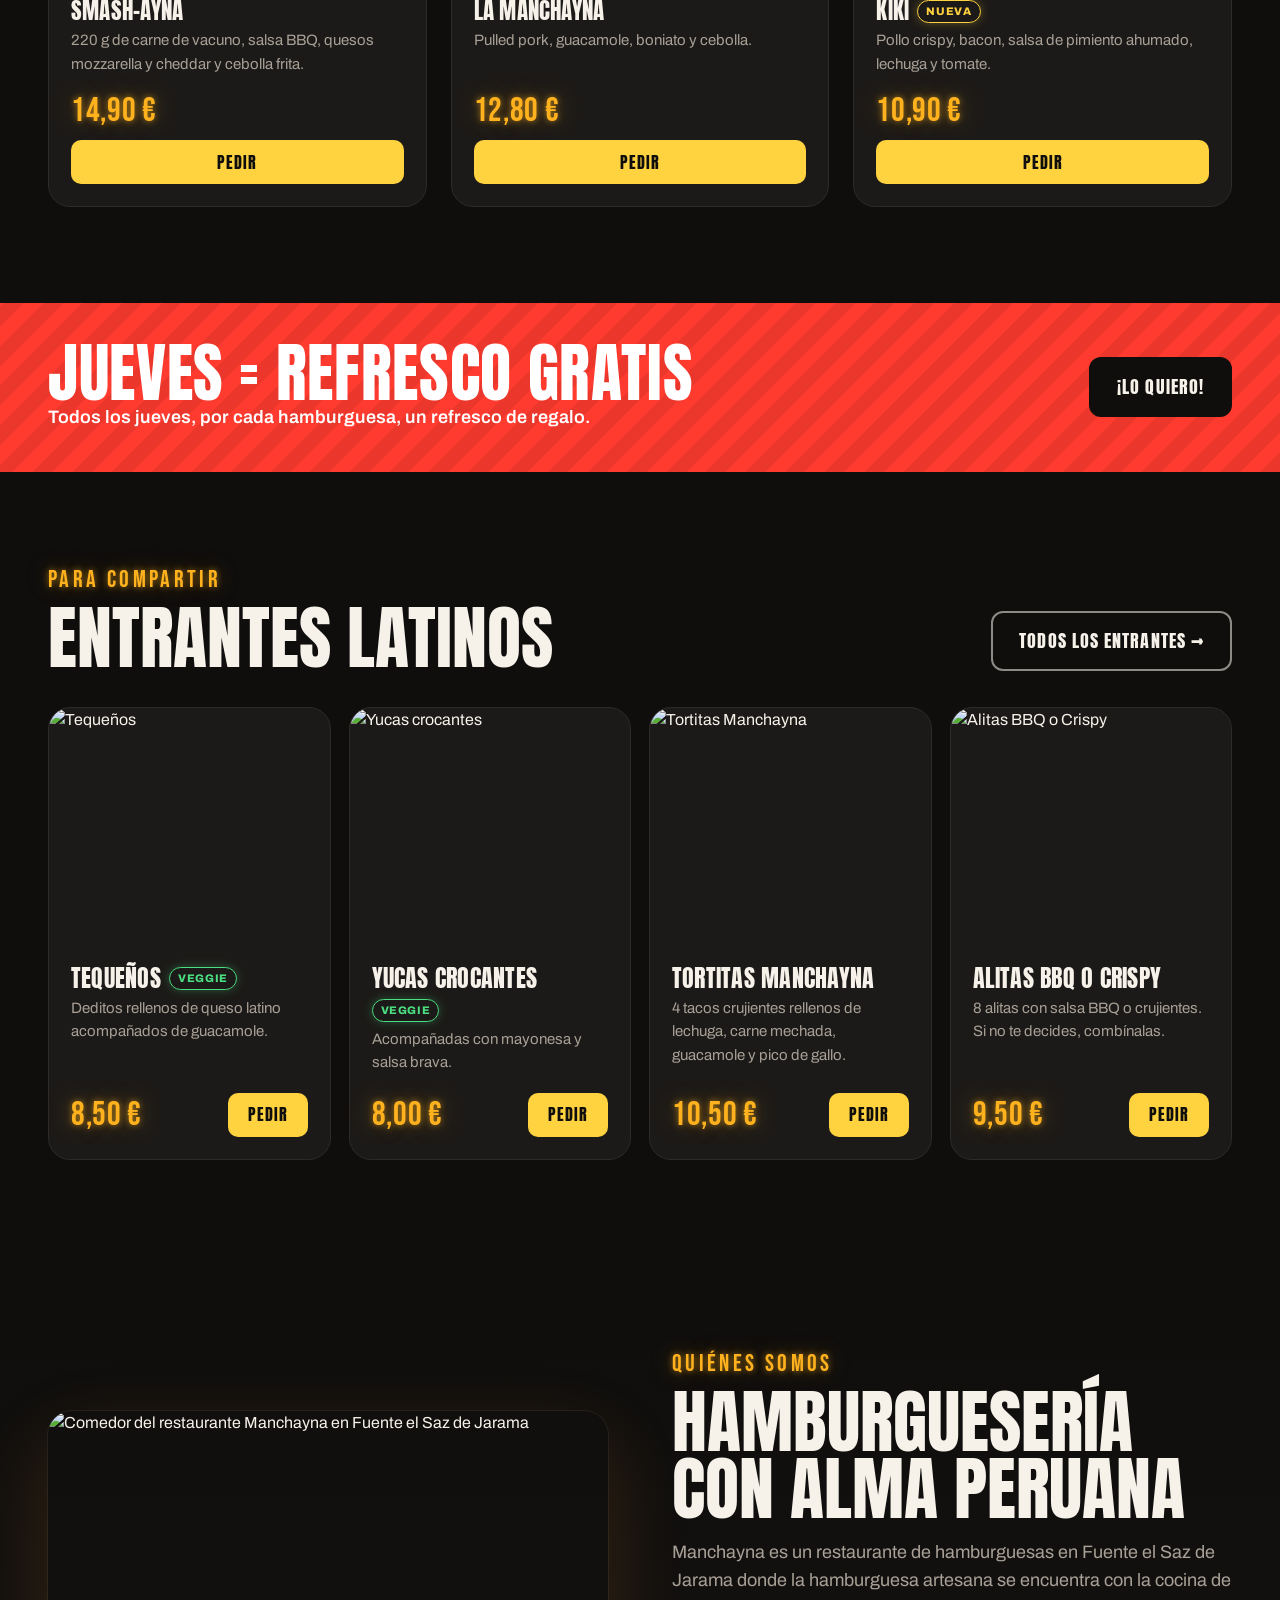
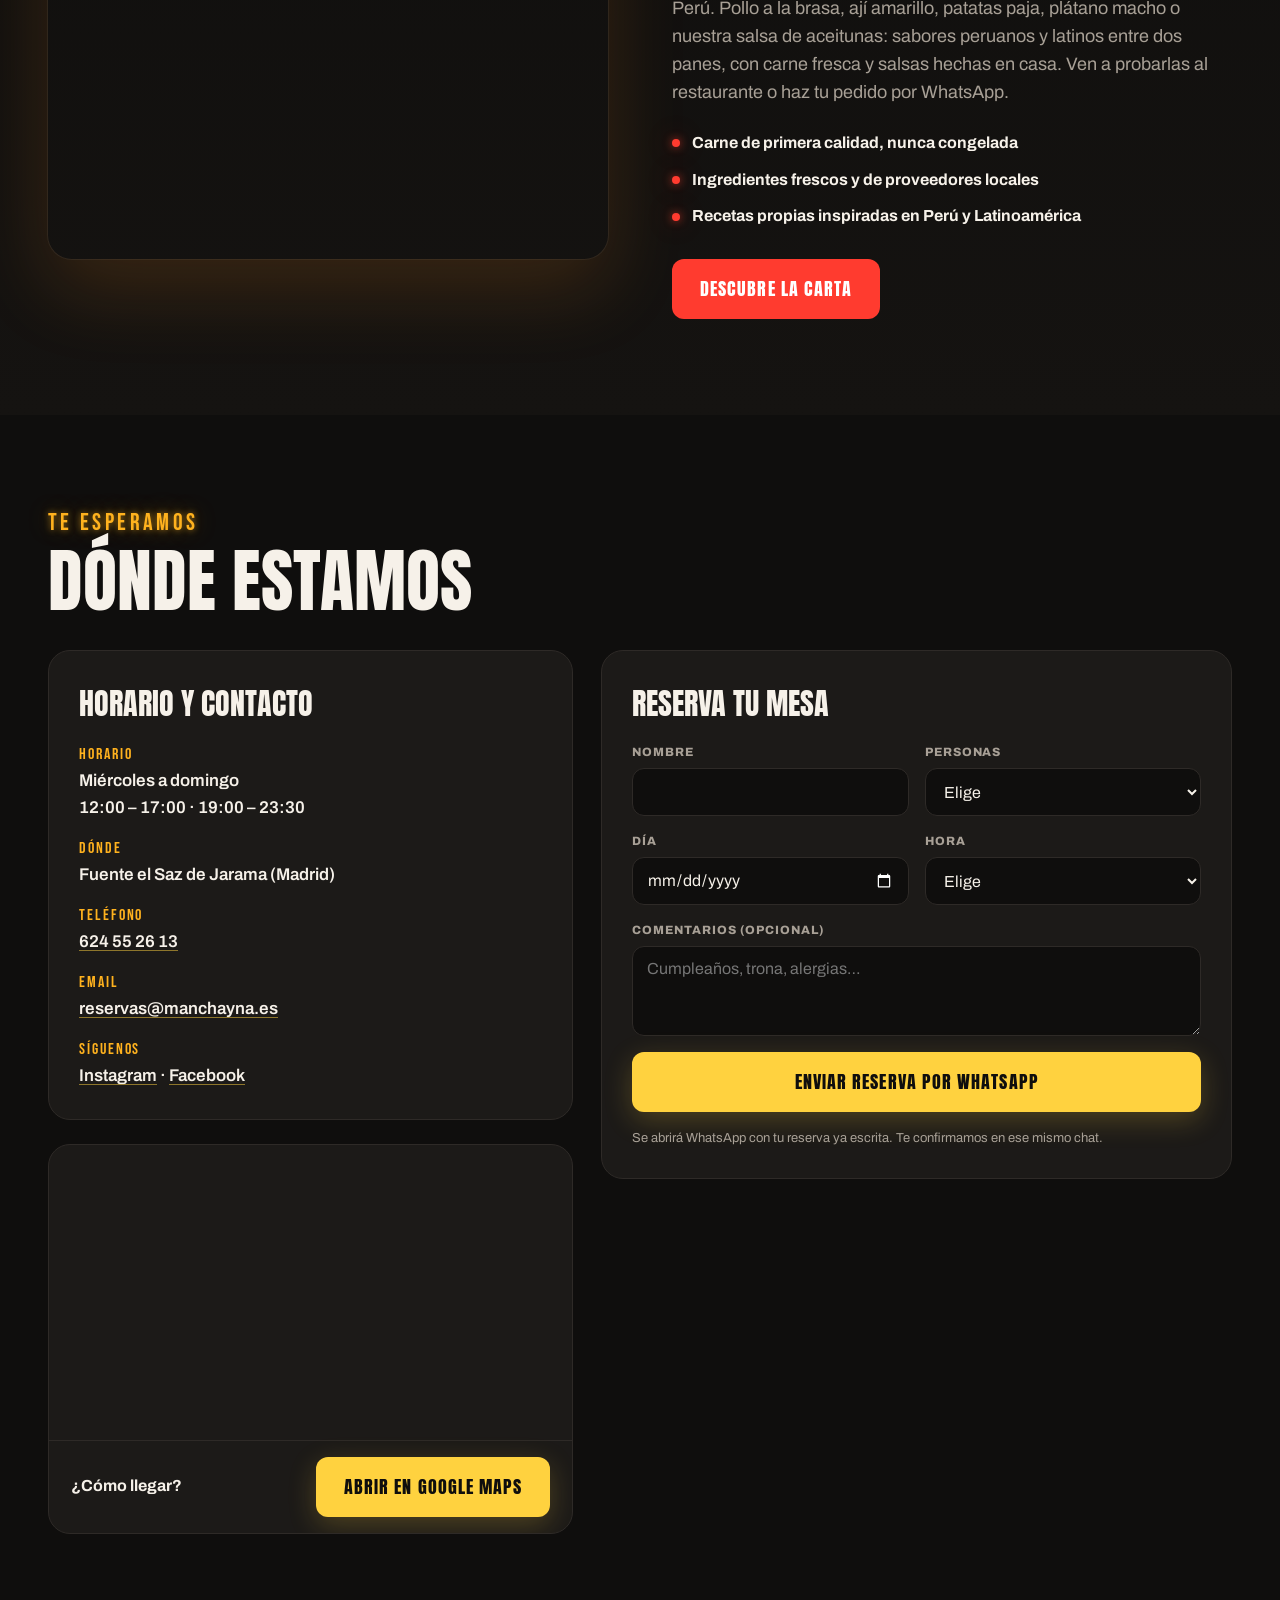
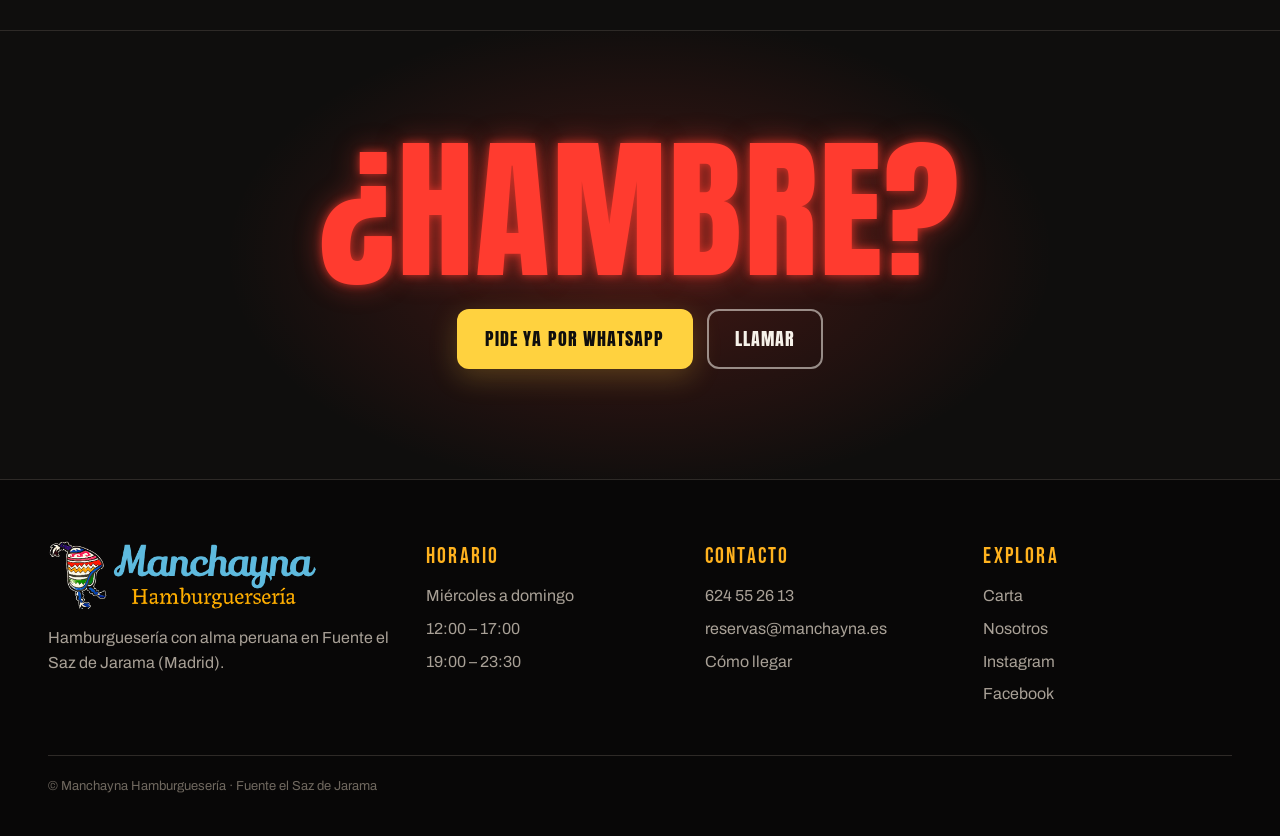
==== commit a317ff7b: "Carretilla V2: textos de hamburguesería peruana y mejoras SEO Co-Authored-By: Claude Opus 5 <noreply" ====
--- a/carretilla-v2/index.html
+++ b/carretilla-v2/index.html
@@ -4,8 +4,35 @@
 <meta charset="utf-8">
 <meta name="viewport" content="width=device-width, initial-scale=1">
 <meta name="robots" content="noindex, nofollow">
-<title>Manchayna · Hamburguesas artesanas con sabor latino en Fuente el Saz de Jarama</title>
-<meta name="description" content="Hamburguesas artesanas con sabor latino en Fuente el Saz de Jarama (Madrid Norte). Carne fresca, salsas caseras y pan del día. Pide por WhatsApp.">
+<title>Hamburguesería peruana en Fuente el Saz de Jarama | Manchayna</title>
+<meta name="description" content="Hamburguesas artesanas con alma peruana en Fuente el Saz de Jarama: pollo a la brasa, ají amarillo y salsas caseras. Carne fresca. Pide por WhatsApp o reserva.">
+<meta property="og:type" content="website">
+<meta property="og:locale" content="es_ES">
+<meta property="og:site_name" content="Manchayna">
+<meta property="og:title" content="Manchayna · Hamburguesas con alma peruana en Fuente el Saz de Jarama">
+<meta property="og:description" content="Hamburguesas artesanas con recetas peruanas, carne fresca y salsas caseras. Pide por WhatsApp o reserva mesa.">
+<meta property="og:image" content="https://manchayna.es/wp-content/uploads/2025/01/COLOR18.webp">
+<meta name="twitter:card" content="summary_large_image">
+<script type="application/ld+json">
+{
+  "@context": "https://schema.org",
+  "@type": "Restaurant",
+  "name": "Manchayna Hamburguesería",
+  "description": "Restaurante de hamburguesas artesanas con alma latina, sobre todo peruana, en Fuente el Saz de Jarama.",
+  "servesCuisine": ["Hamburguesas", "Peruana", "Latinoamericana"],
+  "image": "https://manchayna.es/wp-content/uploads/2025/01/COLOR18.webp",
+  "telephone": "+34624552613",
+  "email": "reservas@manchayna.es",
+  "address": { "@type": "PostalAddress", "addressLocality": "Fuente el Saz de Jarama", "addressRegion": "Madrid", "addressCountry": "ES" },
+  "openingHoursSpecification": [
+    { "@type": "OpeningHoursSpecification", "dayOfWeek": ["Wednesday", "Thursday", "Friday", "Saturday", "Sunday"], "opens": "12:00", "closes": "17:00" },
+    { "@type": "OpeningHoursSpecification", "dayOfWeek": ["Wednesday", "Thursday", "Friday", "Saturday", "Sunday"], "opens": "19:00", "closes": "23:30" }
+  ],
+  "acceptsReservations": true,
+  "hasMenu": "carta.html",
+  "sameAs": ["https://www.instagram.com/manchayna.burger/", "https://www.facebook.com/people/Manchayna-Burger/61566364282932/"]
+}
+</script>
 <meta name="theme-color" content="#14110F">
 <link rel="preconnect" href="https://fonts.googleapis.com">
 <link rel="preconnect" href="https://fonts.gstatic.com" crossorigin>
@@ -38,8 +65,8 @@
   <section class="hero">
     <div class="wrap">
       <div>
-        <h1 class="anton">Smash<br>con sabor<br><em>latino.</em></h1>
-        <p class="lead">Hamburguesas artesanas con carne fresca, salsas caseras y pan del día. En Fuente el Saz de Jarama, Madrid Norte.</p>
+        <h1 class="anton">Burgers<br>con alma<br><em>peruana.</em></h1>
+        <p class="lead">Hamburguesería en Fuente el Saz de Jarama con recetas peruanas, carne fresca, salsas caseras y pan del día.</p>
         <div class="cta">
           <a class="btn btn-go" data-wa href="#">
             <svg viewBox="0 0 24 24" fill="currentColor" aria-hidden="true"><path d="M12 2a10 10 0 0 0-8.6 15.1L2 22l5-1.3A10 10 0 1 0 12 2zm5.3 14.1c-.2.6-1.3 1.2-1.8 1.2-.5.1-1 .1-3.3-.8-2.8-1.1-4.5-3.9-4.7-4.1-.1-.2-1.1-1.5-1.1-2.9s.7-2 1-2.3c.2-.3.5-.3.7-.3h.5c.2 0 .4 0 .6.5l.8 2c.1.2.1.3 0 .5l-.4.6-.3.4c-.1.1-.3.3-.1.6.2.3.8 1.3 1.7 2.1 1.2 1 2.1 1.3 2.4 1.5.3.1.5.1.6-.1l.9-1.1c.2-.3.4-.2.6-.1l1.9.9c.3.1.5.2.5.3.1.2.1.6-.1 1.1z"/></svg>
@@ -49,7 +76,7 @@
         </div>
       </div>
       <div class="hero-ph">
-        <img src="https://manchayna.es/wp-content/uploads/2025/01/COLOR18.webp" alt="Hamburguesa Manchayna recién hecha" width="1000" height="1340" fetchpriority="high">
+        <img src="https://manchayna.es/wp-content/uploads/2025/01/COLOR18.webp" alt="Hamburguesa artesana de Manchayna con queso fundido y bacon" width="1000" height="1340" fetchpriority="high">
         <svg class="sticker" viewBox="0 0 120 120" aria-hidden="true"><defs><path id="circ" d="M60,60 m-45,0 a45,45 0 1,1 90,0 a45,45 0 1,1 -90,0"/></defs><circle cx="60" cy="60" r="58" fill="#D7261E" stroke="#14110F" stroke-width="3"/><text><textPath href="#circ">CARNE FRESCA · SALSAS CASERAS · </textPath></text><text x="60" y="69" text-anchor="middle" style="font-size:26px;fill:#FFC21A">100%</text></svg>
         <div class="ticket"><span class="neon" data-open>Horario</span><b data-today>Mié – Dom</b></div>
       </div>
@@ -61,7 +88,7 @@
     <div class="wrap">
       <div class="grid">
         <div class="p"><span aria-hidden="true">🥩</span><b>Carne fresca</b><p>100% fresca, sin congelar. Seleccionada para que cada burger salga jugosa.</p></div>
-        <div class="p"><span aria-hidden="true">🌶️</span><b>Salsas caseras</b><p>Recetas propias inspiradas en la cocina latina.</p></div>
+        <div class="p"><span aria-hidden="true">🌶️</span><b>Salsas caseras</b><p>Recetas propias con sabor peruano, como nuestra salsa de ají amarillo.</p></div>
         <div class="p"><span aria-hidden="true">🍞</span><b>Pan del día</b><p>Pan horneado a diario y productos de proximidad.</p></div>
       </div>
     </div>
@@ -71,8 +98,8 @@
   <section class="sec">
     <div class="wrap">
       <div class="sec-head">
-        <h2><span class="scribble">las más pedidas</span>Recién salidas de la plancha</h2>
-        <a class="btn btn-alt" href="carta.html#hamburguesas">Todas las burgers →</a>
+        <h2><span class="scribble">recién salidas de la plancha</span>Hamburguesas de la casa</h2>
+        <a class="btn btn-alt" href="carta.html#hamburguesas">Todas las hamburguesas →</a>
       </div>
       <div class="featured" data-featured="Smash-Ayna|La Manchayna|Kiki"></div>
     </div>
@@ -93,7 +120,7 @@
   <section class="sec">
     <div class="wrap">
       <div class="sec-head">
-        <h2><span class="scribble">para compartir</span>Abre boca</h2>
+        <h2><span class="scribble">para compartir</span>Entrantes latinos</h2>
         <a class="btn btn-alt" href="carta.html#entrantes">Todos los entrantes →</a>
       </div>
       <div class="featured four" data-featured="Tequeños|Yucas crocantes|Tortitas Manchayna|Alitas BBQ o Crispy"></div>
@@ -103,14 +130,14 @@
   <!-- NOSOTROS -->
   <section class="sec story" id="nosotros">
     <div class="wrap">
-      <div class="ph"><img src="https://manchayna.es/wp-content/uploads/2025/03/Interior-manchayna.png" alt="Interior del restaurante Manchayna" loading="lazy"></div>
+      <div class="ph"><img src="https://manchayna.es/wp-content/uploads/2025/03/Interior-manchayna.png" alt="Comedor del restaurante Manchayna en Fuente el Saz de Jarama" loading="lazy"></div>
       <div>
-        <h2><span class="scribble">nuestra historia</span>Food truck americano, alma latina</h2>
-        <p>En Manchayna llevamos la pasión por la comida a otro nivel: fusionamos la esencia del food truck americano con los auténticos sabores latinos. Desde el primer día nos propusimos traer a Fuente el Saz de Jarama una experiencia gastronómica única, apostando por el sabor auténtico y la frescura en cada bocado.</p>
+        <h2><span class="scribble">quiénes somos</span>Hamburguesería con alma peruana</h2>
+        <p>Manchayna es un restaurante de hamburguesas en Fuente el Saz de Jarama donde la hamburguesa artesana se encuentra con la cocina de Perú. Pollo a la brasa, ají amarillo, patatas paja, plátano macho o nuestra salsa de aceitunas: sabores peruanos y latinos entre dos panes, con carne fresca y salsas hechas en casa. Ven a probarlas al restaurante o haz tu pedido por WhatsApp.</p>
         <ul>
           <li>Carne de primera calidad, nunca congelada</li>
           <li>Ingredientes frescos y de proveedores locales</li>
-          <li>Recetas originales con salsas caseras</li>
+          <li>Recetas propias inspiradas en Perú y Latinoamérica</li>
         </ul>
         <div class="cta"><a class="btn btn-red" href="carta.html">Descubre la carta</a></div>
       </div>
@@ -127,7 +154,7 @@
             <h3>Horario y contacto</h3>
             <dl class="info-list">
               <div><dt>Horario</dt><dd>Miércoles a domingo<br>12:00 – 17:00 · 19:00 – 23:30</dd></div>
-              <div><dt>Dónde</dt><dd>Fuente el Saz de Jarama (Madrid Norte)</dd></div>
+              <div><dt>Dónde</dt><dd>Fuente el Saz de Jarama (Madrid)</dd></div>
               <div><dt>Teléfono</dt><dd><a data-tel href="#">624 55 26 13</a></dd></div>
               <div><dt>Email</dt><dd><a href="mailto:reservas@manchayna.es">reservas@manchayna.es</a></dd></div>
               <div><dt>Síguenos</dt><dd><a href="https://www.instagram.com/manchayna.burger/" target="_blank" rel="noopener">Instagram</a> · <a href="https://www.facebook.com/people/Manchayna-Burger/61566364282932/" target="_blank" rel="noopener">Facebook</a></dd></div>
@@ -169,7 +196,7 @@
 <footer class="ft">
   <div class="wrap">
     <div class="grid">
-      <div><img src="../shared/img/logo.png" alt="Manchayna" loading="lazy"><p>Hamburguesas artesanas con sabor latino en Fuente el Saz de Jarama.</p></div>
+      <div><img src="../shared/img/logo.png" alt="Manchayna" loading="lazy"><p>Hamburguesería con alma peruana en Fuente el Saz de Jarama (Madrid).</p></div>
       <div><h4>Horario</h4><ul><li>Miércoles a domingo</li><li>12:00 – 17:00</li><li>19:00 – 23:30</li></ul></div>
       <div><h4>Contacto</h4><ul><li><a data-tel href="#">624 55 26 13</a></li><li><a href="mailto:reservas@manchayna.es">reservas@manchayna.es</a></li><li><a data-maps href="#">Cómo llegar</a></li></ul></div>
       <div><h4>Explora</h4><ul><li><a href="carta.html">Carta</a></li><li><a href="#nosotros">Nosotros</a></li><li><a href="https://www.instagram.com/manchayna.burger/" target="_blank" rel="noopener">Instagram</a></li><li><a href="https://www.facebook.com/people/Manchayna-Burger/61566364282932/" target="_blank" rel="noopener">Facebook</a></li></ul></div>
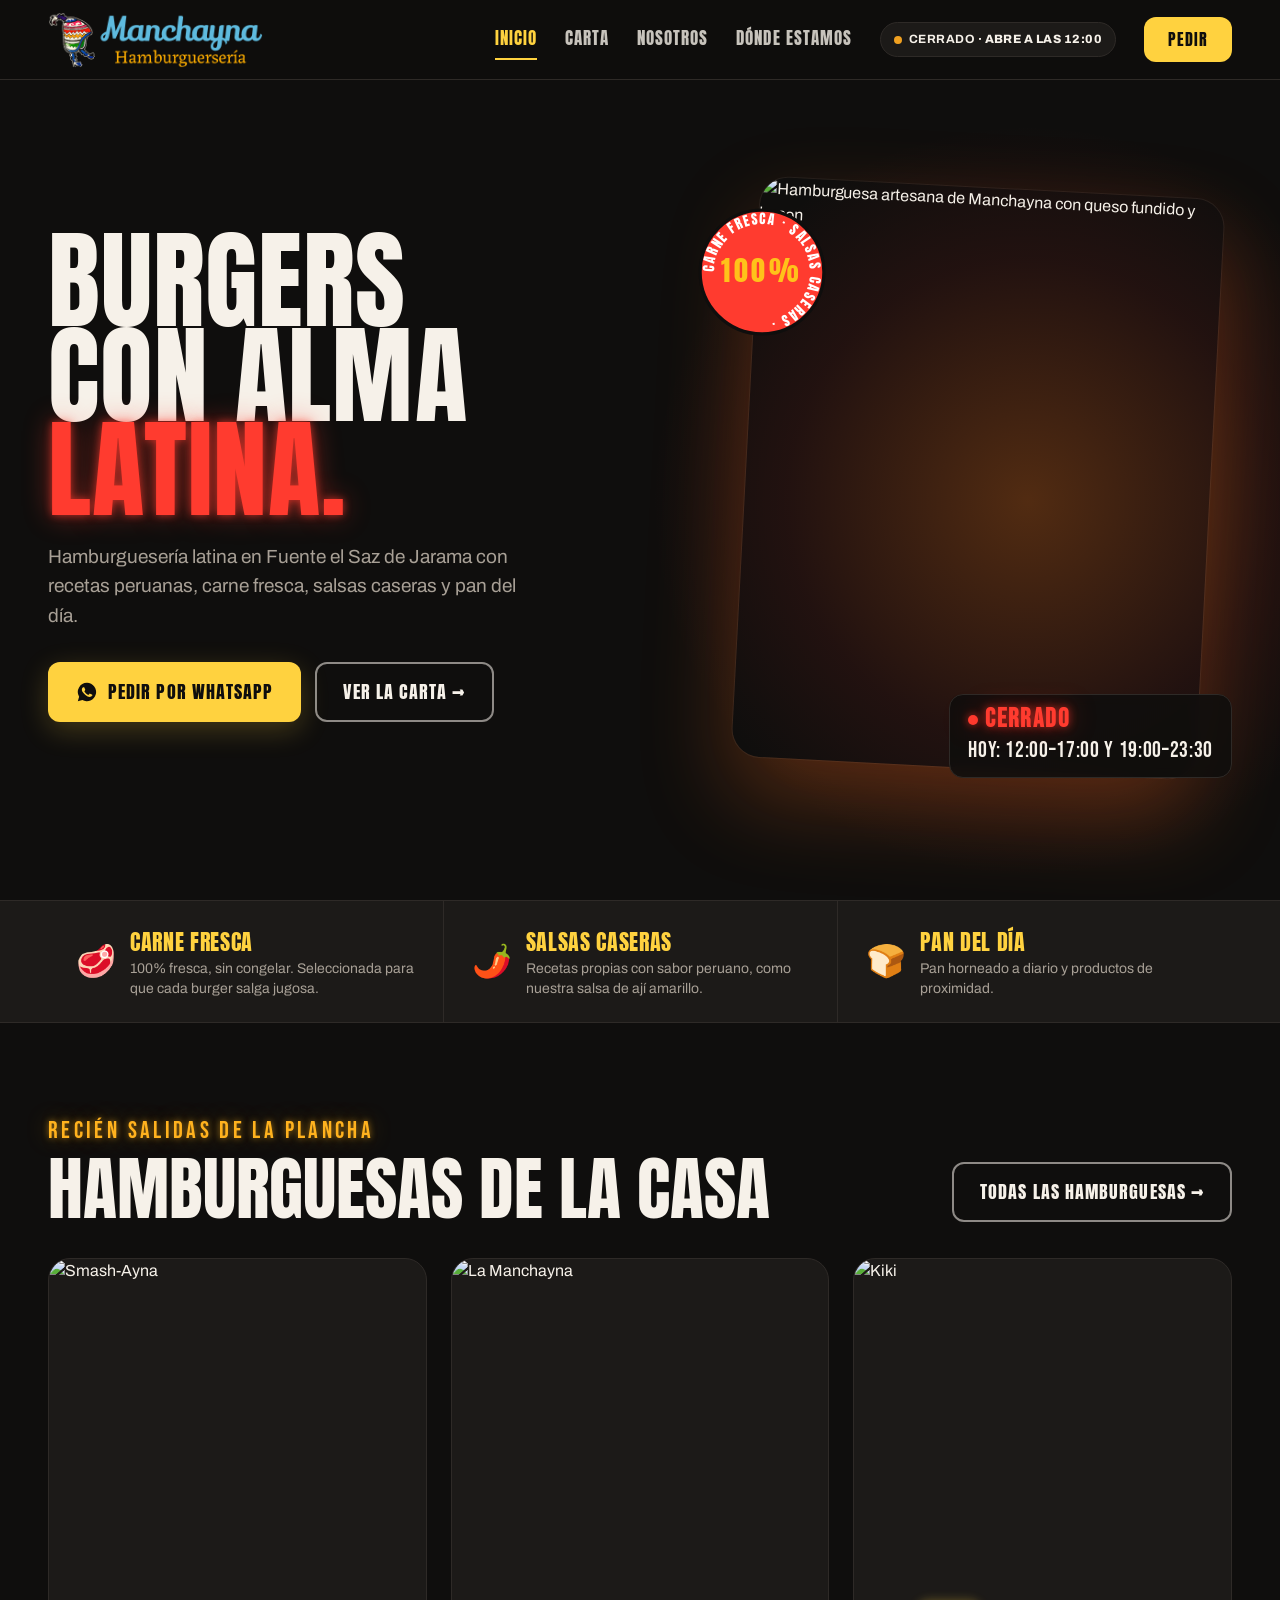
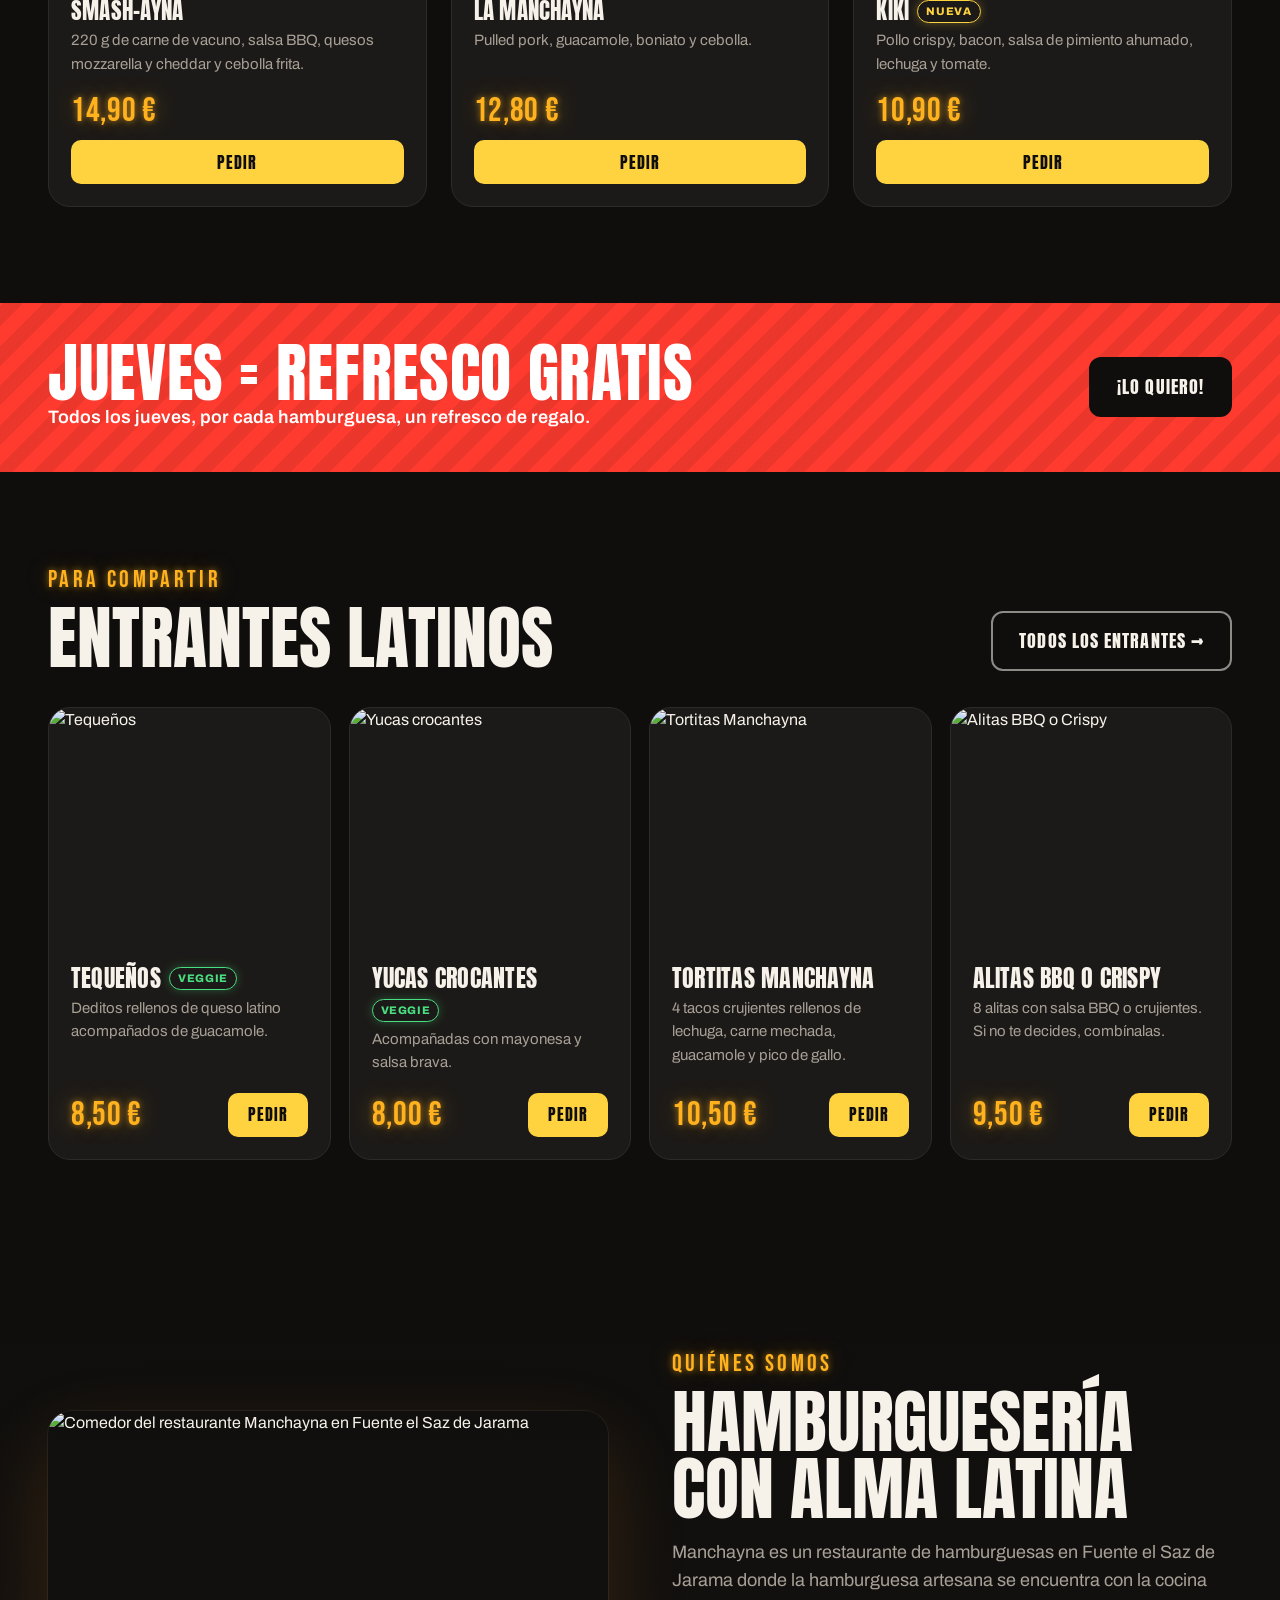
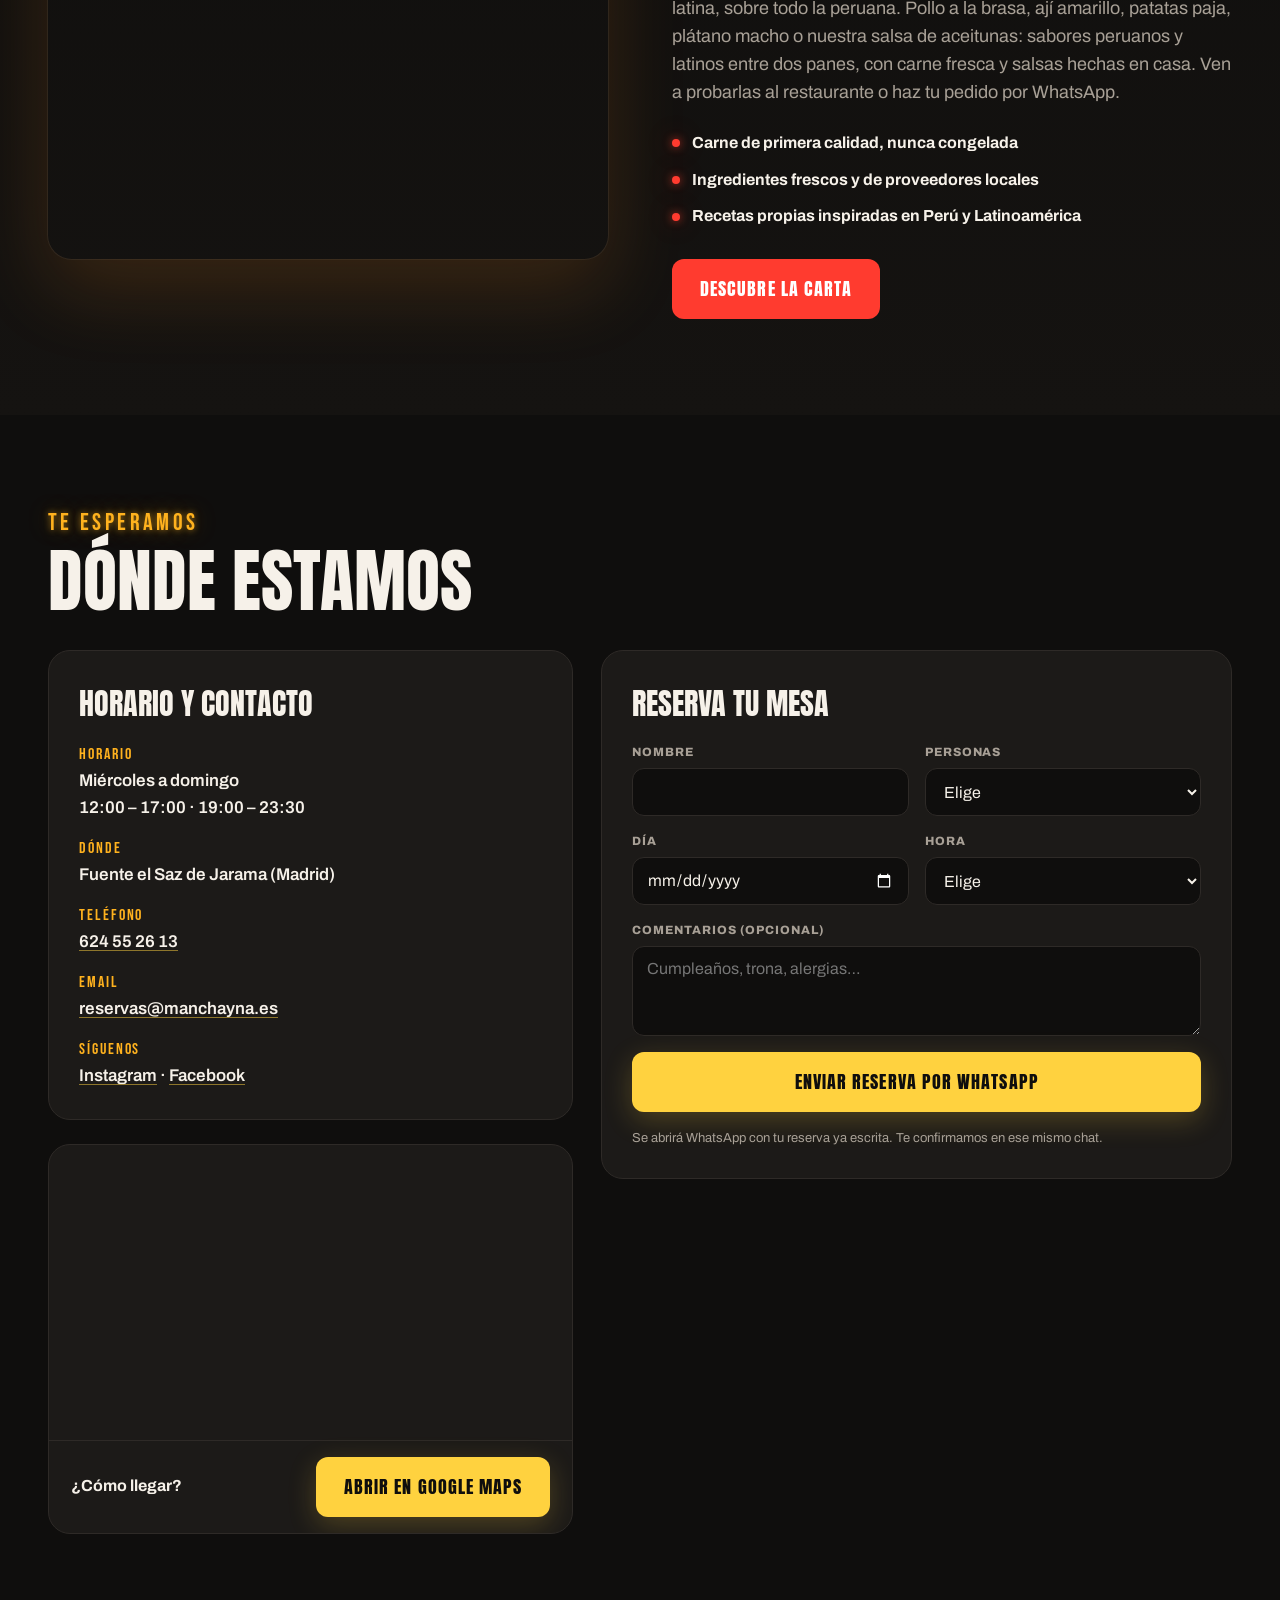
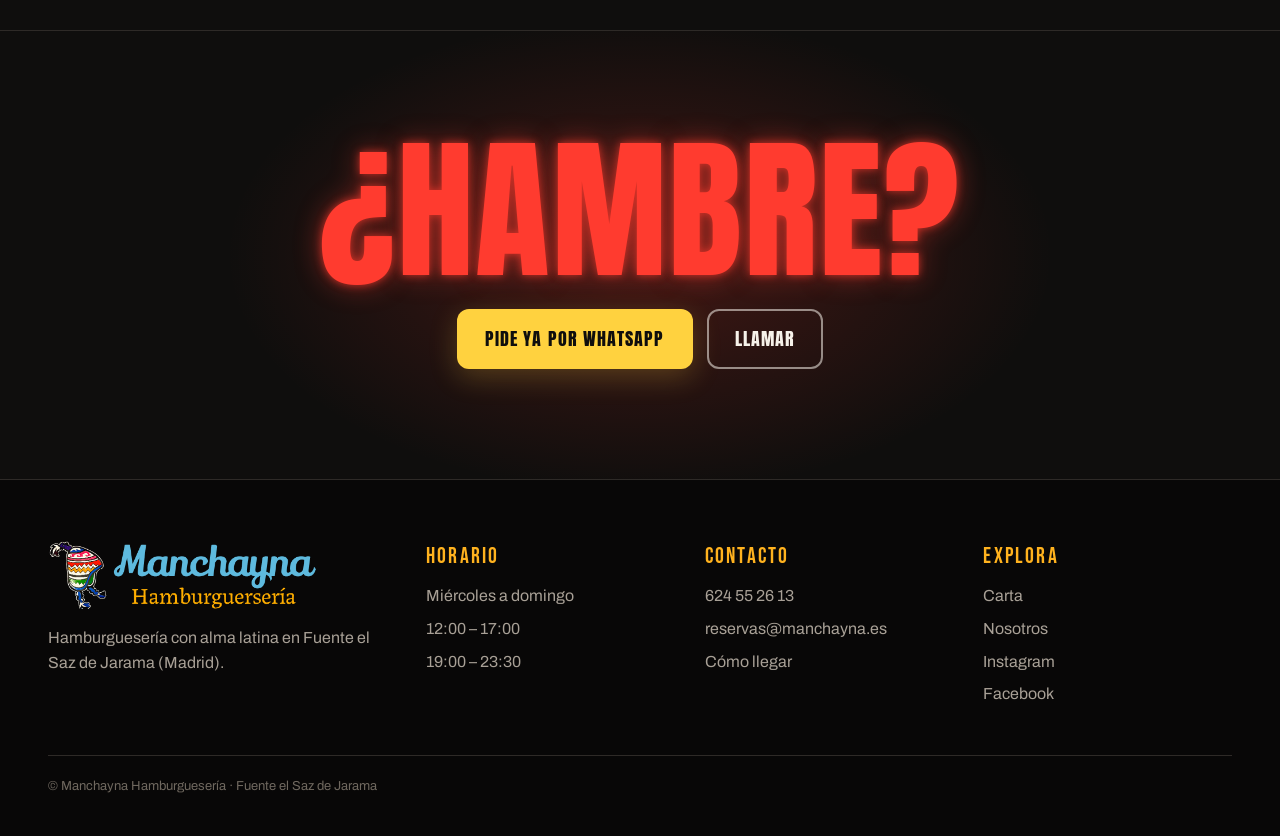
==== commit 32e33ecb: "Carretilla V2: hamburguesas con alma latina Co-Authored-By: Claude Opus 5 <noreply@anthropic.com>" ====
--- a/carretilla-v2/index.html
+++ b/carretilla-v2/index.html
@@ -4,13 +4,13 @@
 <meta charset="utf-8">
 <meta name="viewport" content="width=device-width, initial-scale=1">
 <meta name="robots" content="noindex, nofollow">
-<title>Hamburguesería peruana en Fuente el Saz de Jarama | Manchayna</title>
-<meta name="description" content="Hamburguesas artesanas con alma peruana en Fuente el Saz de Jarama: pollo a la brasa, ají amarillo y salsas caseras. Carne fresca. Pide por WhatsApp o reserva.">
+<title>Hamburguesas con alma latina en Fuente el Saz de Jarama | Manchayna</title>
+<meta name="description" content="Hamburguesas artesanas con alma latina en Fuente el Saz de Jarama: recetas peruanas, pollo a la brasa, ají amarillo y salsas caseras. Pide por WhatsApp o reserva.">
 <meta property="og:type" content="website">
 <meta property="og:locale" content="es_ES">
 <meta property="og:site_name" content="Manchayna">
-<meta property="og:title" content="Manchayna · Hamburguesas con alma peruana en Fuente el Saz de Jarama">
-<meta property="og:description" content="Hamburguesas artesanas con recetas peruanas, carne fresca y salsas caseras. Pide por WhatsApp o reserva mesa.">
+<meta property="og:title" content="Manchayna · Hamburguesas con alma latina en Fuente el Saz de Jarama">
+<meta property="og:description" content="Hamburguesas artesanas con alma latina y recetas peruanas, carne fresca y salsas caseras. Pide por WhatsApp o reserva mesa.">
 <meta property="og:image" content="https://manchayna.es/wp-content/uploads/2025/01/COLOR18.webp">
 <meta name="twitter:card" content="summary_large_image">
 <script type="application/ld+json">
@@ -65,8 +65,8 @@
   <section class="hero">
     <div class="wrap">
       <div>
-        <h1 class="anton">Burgers<br>con alma<br><em>peruana.</em></h1>
-        <p class="lead">Hamburguesería en Fuente el Saz de Jarama con recetas peruanas, carne fresca, salsas caseras y pan del día.</p>
+        <h1 class="anton">Burgers<br>con alma<br><em>latina.</em></h1>
+        <p class="lead">Hamburguesería latina en Fuente el Saz de Jarama con recetas peruanas, carne fresca, salsas caseras y pan del día.</p>
         <div class="cta">
           <a class="btn btn-go" data-wa href="#">
             <svg viewBox="0 0 24 24" fill="currentColor" aria-hidden="true"><path d="M12 2a10 10 0 0 0-8.6 15.1L2 22l5-1.3A10 10 0 1 0 12 2zm5.3 14.1c-.2.6-1.3 1.2-1.8 1.2-.5.1-1 .1-3.3-.8-2.8-1.1-4.5-3.9-4.7-4.1-.1-.2-1.1-1.5-1.1-2.9s.7-2 1-2.3c.2-.3.5-.3.7-.3h.5c.2 0 .4 0 .6.5l.8 2c.1.2.1.3 0 .5l-.4.6-.3.4c-.1.1-.3.3-.1.6.2.3.8 1.3 1.7 2.1 1.2 1 2.1 1.3 2.4 1.5.3.1.5.1.6-.1l.9-1.1c.2-.3.4-.2.6-.1l1.9.9c.3.1.5.2.5.3.1.2.1.6-.1 1.1z"/></svg>
@@ -132,8 +132,8 @@
     <div class="wrap">
       <div class="ph"><img src="https://manchayna.es/wp-content/uploads/2025/03/Interior-manchayna.png" alt="Comedor del restaurante Manchayna en Fuente el Saz de Jarama" loading="lazy"></div>
       <div>
-        <h2><span class="scribble">quiénes somos</span>Hamburguesería con alma peruana</h2>
-        <p>Manchayna es un restaurante de hamburguesas en Fuente el Saz de Jarama donde la hamburguesa artesana se encuentra con la cocina de Perú. Pollo a la brasa, ají amarillo, patatas paja, plátano macho o nuestra salsa de aceitunas: sabores peruanos y latinos entre dos panes, con carne fresca y salsas hechas en casa. Ven a probarlas al restaurante o haz tu pedido por WhatsApp.</p>
+        <h2><span class="scribble">quiénes somos</span>Hamburguesería con alma latina</h2>
+        <p>Manchayna es un restaurante de hamburguesas en Fuente el Saz de Jarama donde la hamburguesa artesana se encuentra con la cocina latina, sobre todo la peruana. Pollo a la brasa, ají amarillo, patatas paja, plátano macho o nuestra salsa de aceitunas: sabores peruanos y latinos entre dos panes, con carne fresca y salsas hechas en casa. Ven a probarlas al restaurante o haz tu pedido por WhatsApp.</p>
         <ul>
           <li>Carne de primera calidad, nunca congelada</li>
           <li>Ingredientes frescos y de proveedores locales</li>
@@ -196,7 +196,7 @@
 <footer class="ft">
   <div class="wrap">
     <div class="grid">
-      <div><img src="../shared/img/logo.png" alt="Manchayna" loading="lazy"><p>Hamburguesería con alma peruana en Fuente el Saz de Jarama (Madrid).</p></div>
+      <div><img src="../shared/img/logo.png" alt="Manchayna" loading="lazy"><p>Hamburguesería con alma latina en Fuente el Saz de Jarama (Madrid).</p></div>
       <div><h4>Horario</h4><ul><li>Miércoles a domingo</li><li>12:00 – 17:00</li><li>19:00 – 23:30</li></ul></div>
       <div><h4>Contacto</h4><ul><li><a data-tel href="#">624 55 26 13</a></li><li><a href="mailto:reservas@manchayna.es">reservas@manchayna.es</a></li><li><a data-maps href="#">Cómo llegar</a></li></ul></div>
       <div><h4>Explora</h4><ul><li><a href="carta.html">Carta</a></li><li><a href="#nosotros">Nosotros</a></li><li><a href="https://www.instagram.com/manchayna.burger/" target="_blank" rel="noopener">Instagram</a></li><li><a href="https://www.facebook.com/people/Manchayna-Burger/61566364282932/" target="_blank" rel="noopener">Facebook</a></li></ul></div>
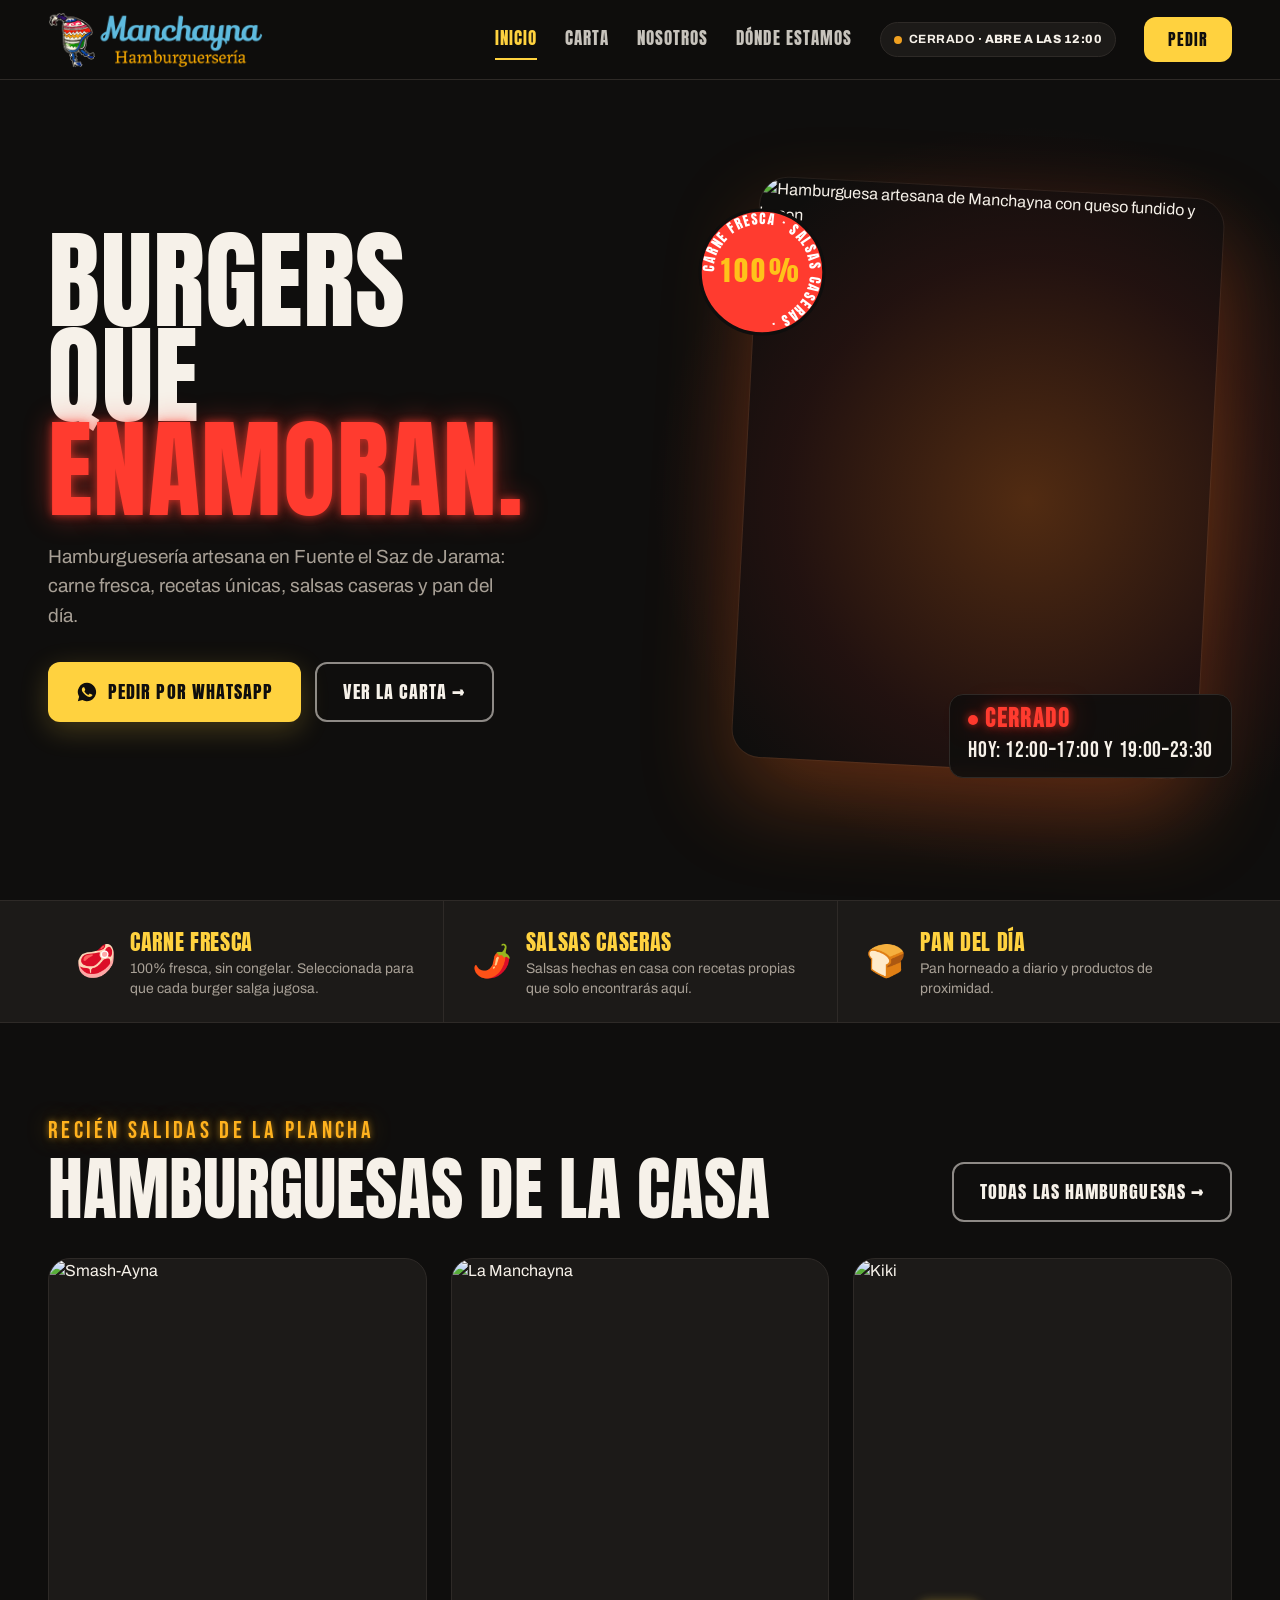
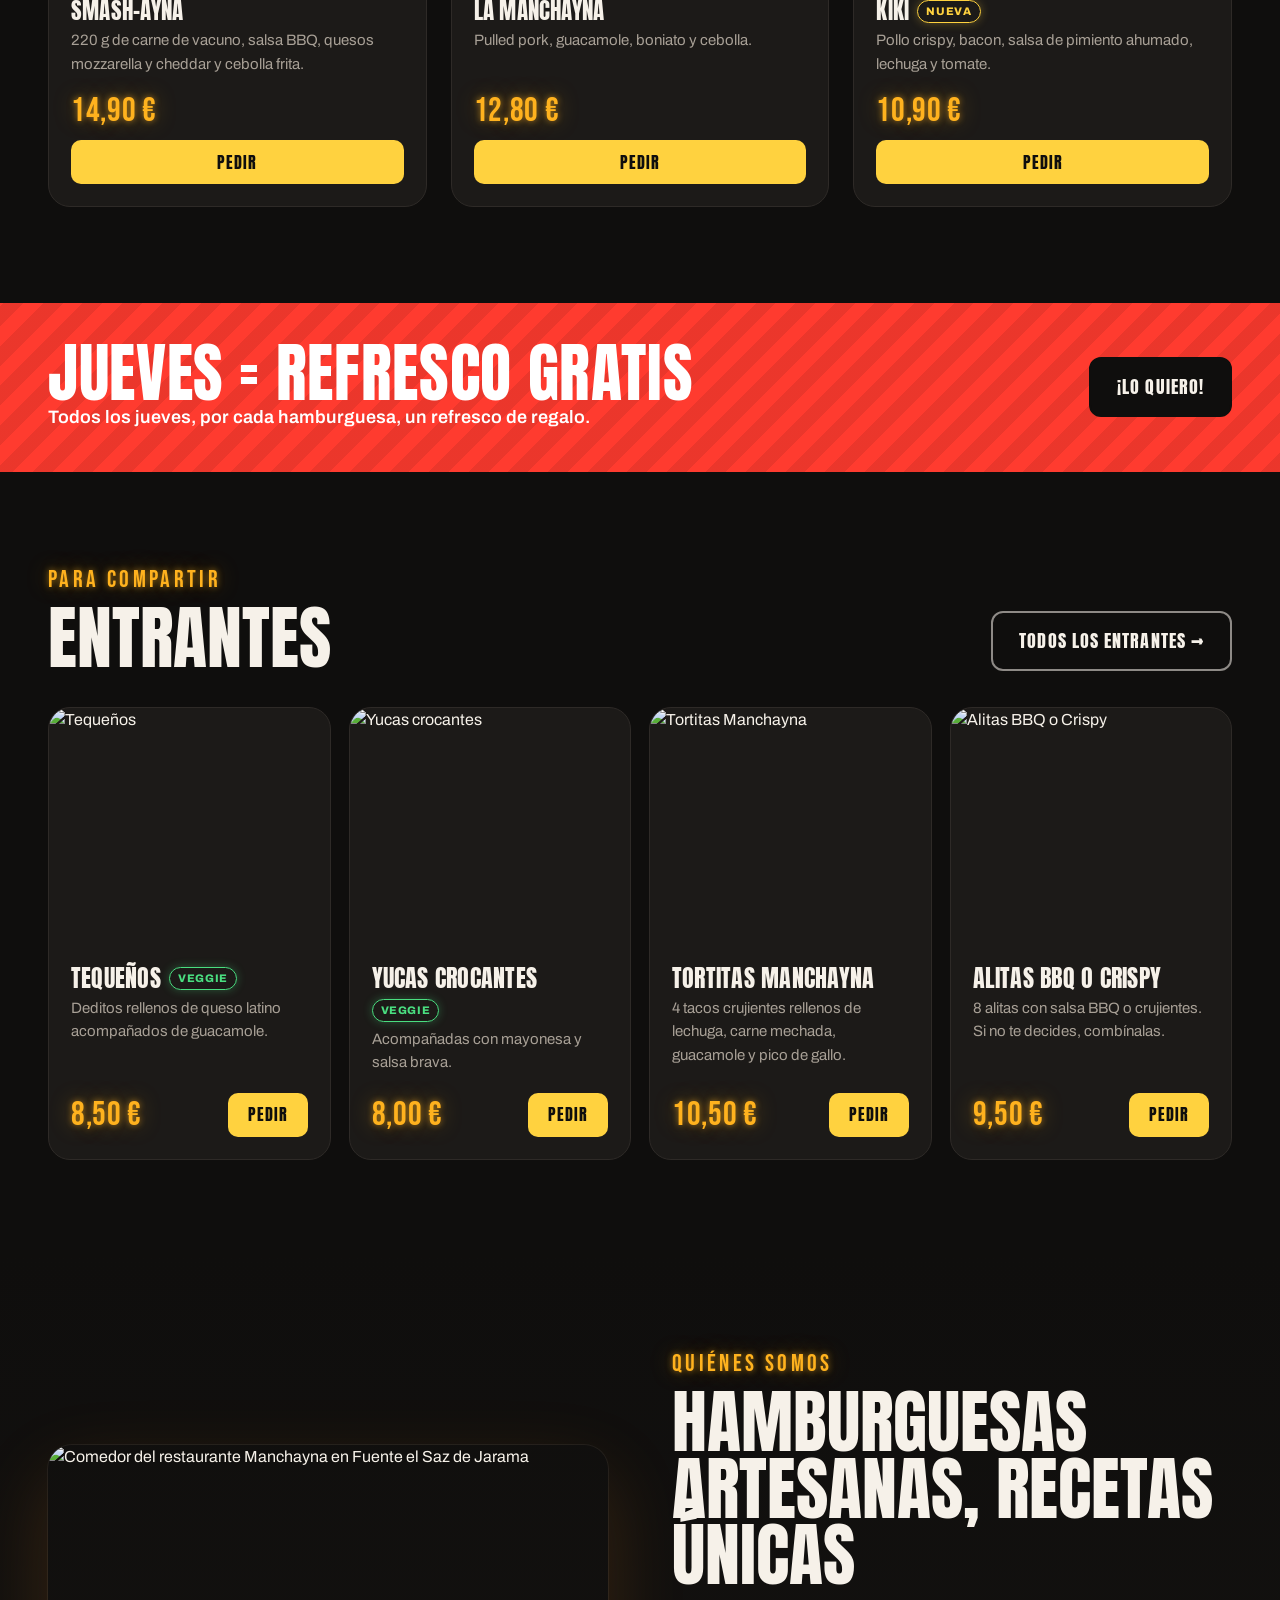
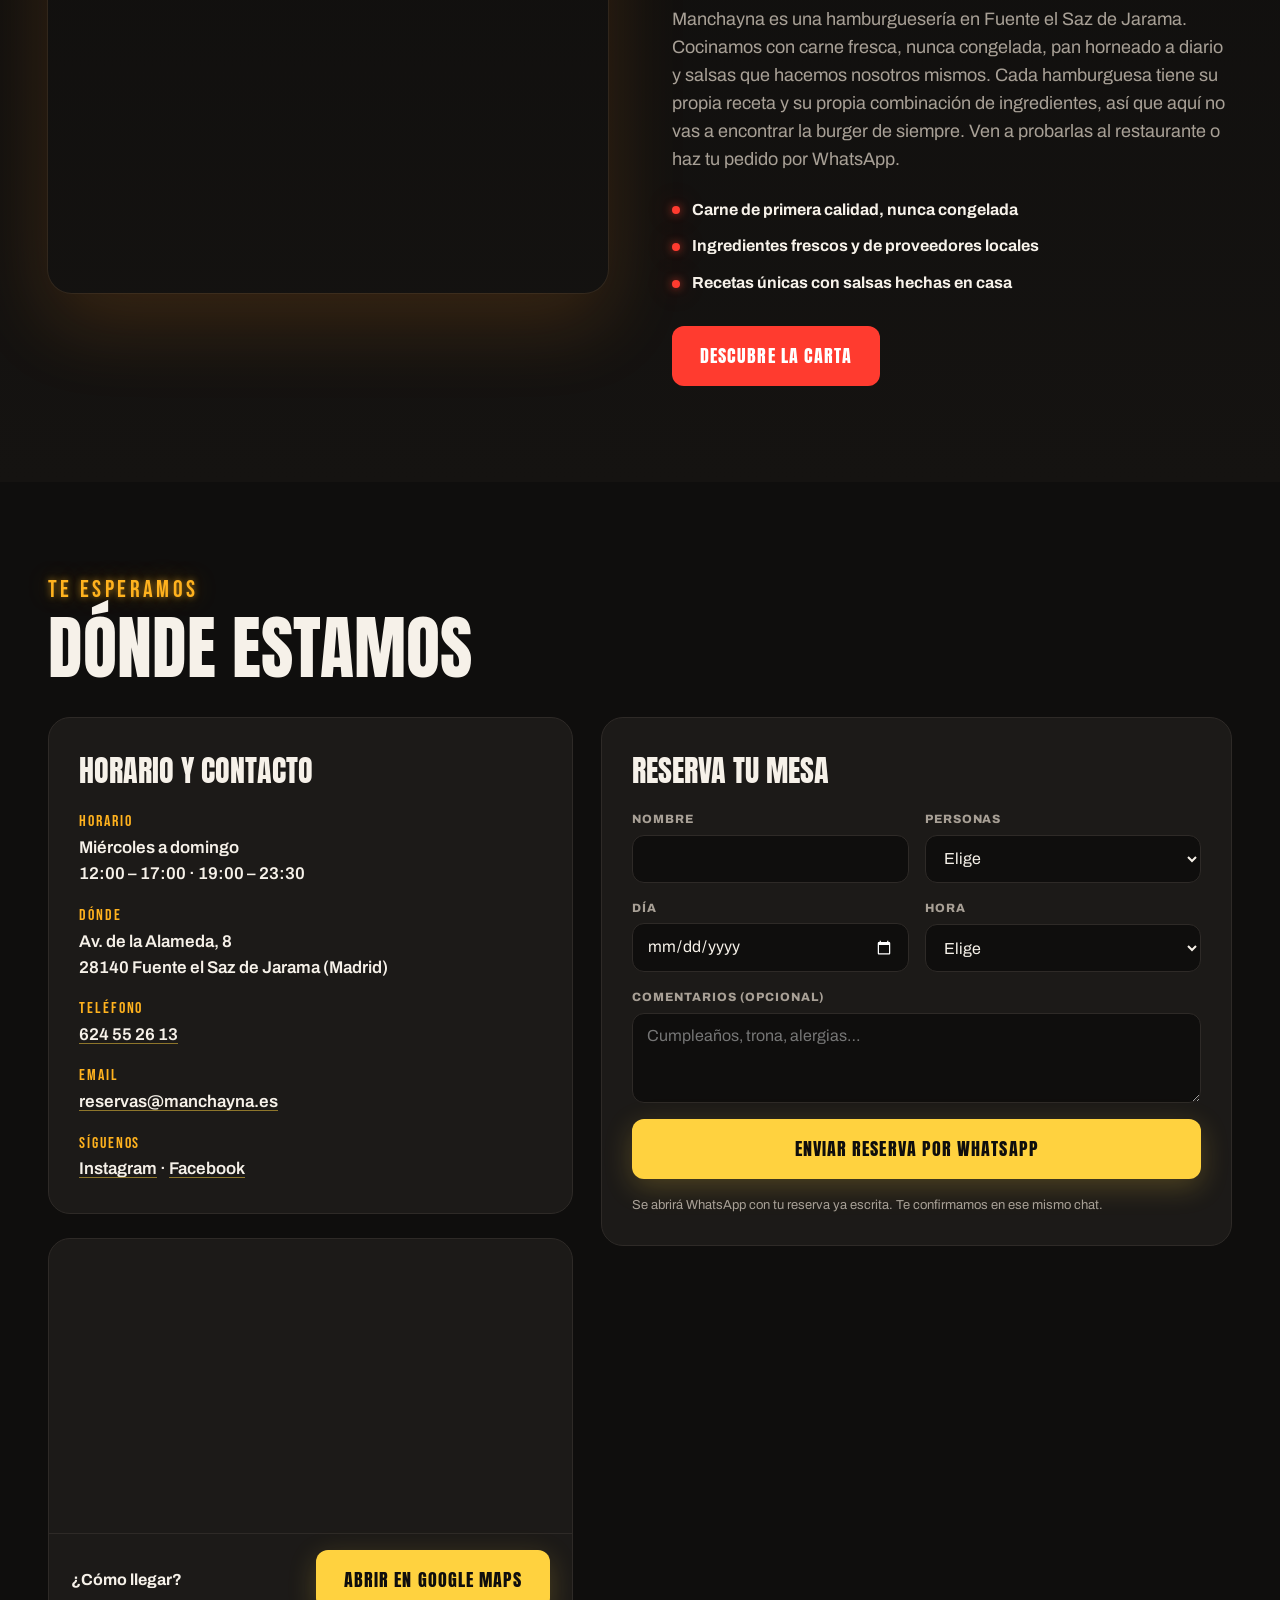
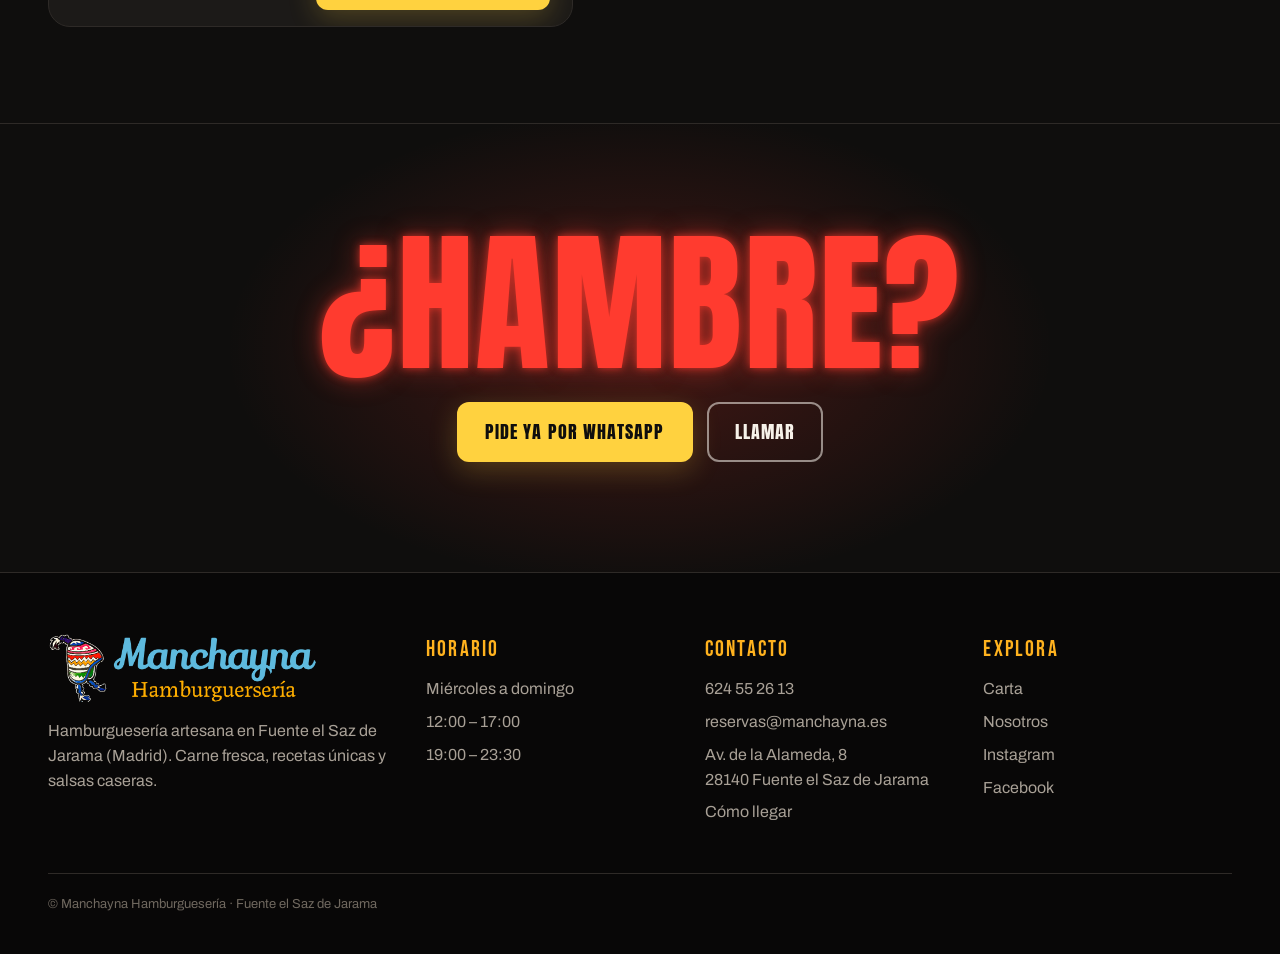
==== commit 9d278c6b: "Carretilla V2: textos mas neutros, direccion exacta y mapa Co-Authored-By: Claude Opus 5 <noreply@an" ====
--- a/carretilla-v2/index.html
+++ b/carretilla-v2/index.html
@@ -4,13 +4,13 @@
 <meta charset="utf-8">
 <meta name="viewport" content="width=device-width, initial-scale=1">
 <meta name="robots" content="noindex, nofollow">
-<title>Hamburguesas con alma latina en Fuente el Saz de Jarama | Manchayna</title>
-<meta name="description" content="Hamburguesas artesanas con alma latina en Fuente el Saz de Jarama: recetas peruanas, pollo a la brasa, ají amarillo y salsas caseras. Pide por WhatsApp o reserva.">
+<title>Hamburguesería artesana en Fuente el Saz de Jarama | Manchayna</title>
+<meta name="description" content="Hamburguesas artesanas en Fuente el Saz de Jarama: carne fresca nunca congelada, recetas únicas, salsas caseras y pan del día. Pide por WhatsApp o reserva mesa.">
 <meta property="og:type" content="website">
 <meta property="og:locale" content="es_ES">
 <meta property="og:site_name" content="Manchayna">
-<meta property="og:title" content="Manchayna · Hamburguesas con alma latina en Fuente el Saz de Jarama">
-<meta property="og:description" content="Hamburguesas artesanas con alma latina y recetas peruanas, carne fresca y salsas caseras. Pide por WhatsApp o reserva mesa.">
+<meta property="og:title" content="Manchayna · Hamburguesas artesanas en Fuente el Saz de Jarama">
+<meta property="og:description" content="Burgers que enamoran: carne fresca, recetas únicas y salsas caseras. Pide por WhatsApp o reserva mesa.">
 <meta property="og:image" content="https://manchayna.es/wp-content/uploads/2025/01/COLOR18.webp">
 <meta name="twitter:card" content="summary_large_image">
 <script type="application/ld+json">
@@ -18,12 +18,13 @@
   "@context": "https://schema.org",
   "@type": "Restaurant",
   "name": "Manchayna Hamburguesería",
-  "description": "Restaurante de hamburguesas artesanas con alma latina, sobre todo peruana, en Fuente el Saz de Jarama.",
-  "servesCuisine": ["Hamburguesas", "Peruana", "Latinoamericana"],
+  "description": "Hamburguesería artesana en Fuente el Saz de Jarama: carne fresca, recetas propias y salsas caseras.",
+  "servesCuisine": ["Hamburguesas"],
   "image": "https://manchayna.es/wp-content/uploads/2025/01/COLOR18.webp",
   "telephone": "+34624552613",
   "email": "reservas@manchayna.es",
-  "address": { "@type": "PostalAddress", "addressLocality": "Fuente el Saz de Jarama", "addressRegion": "Madrid", "addressCountry": "ES" },
+  "url": "https://manchayna.es/",
+  "address": { "@type": "PostalAddress", "streetAddress": "Av. de la Alameda, 8", "postalCode": "28140", "addressLocality": "Fuente el Saz de Jarama", "addressRegion": "Madrid", "addressCountry": "ES" },
   "openingHoursSpecification": [
     { "@type": "OpeningHoursSpecification", "dayOfWeek": ["Wednesday", "Thursday", "Friday", "Saturday", "Sunday"], "opens": "12:00", "closes": "17:00" },
     { "@type": "OpeningHoursSpecification", "dayOfWeek": ["Wednesday", "Thursday", "Friday", "Saturday", "Sunday"], "opens": "19:00", "closes": "23:30" }
@@ -65,8 +66,8 @@
   <section class="hero">
     <div class="wrap">
       <div>
-        <h1 class="anton">Burgers<br>con alma<br><em>latina.</em></h1>
-        <p class="lead">Hamburguesería latina en Fuente el Saz de Jarama con recetas peruanas, carne fresca, salsas caseras y pan del día.</p>
+        <h1 class="anton">Burgers<br>que<br><em>enamoran.</em></h1>
+        <p class="lead">Hamburguesería artesana en Fuente el Saz de Jarama: carne fresca, recetas únicas, salsas caseras y pan del día.</p>
         <div class="cta">
           <a class="btn btn-go" data-wa href="#">
             <svg viewBox="0 0 24 24" fill="currentColor" aria-hidden="true"><path d="M12 2a10 10 0 0 0-8.6 15.1L2 22l5-1.3A10 10 0 1 0 12 2zm5.3 14.1c-.2.6-1.3 1.2-1.8 1.2-.5.1-1 .1-3.3-.8-2.8-1.1-4.5-3.9-4.7-4.1-.1-.2-1.1-1.5-1.1-2.9s.7-2 1-2.3c.2-.3.5-.3.7-.3h.5c.2 0 .4 0 .6.5l.8 2c.1.2.1.3 0 .5l-.4.6-.3.4c-.1.1-.3.3-.1.6.2.3.8 1.3 1.7 2.1 1.2 1 2.1 1.3 2.4 1.5.3.1.5.1.6-.1l.9-1.1c.2-.3.4-.2.6-.1l1.9.9c.3.1.5.2.5.3.1.2.1.6-.1 1.1z"/></svg>
@@ -88,7 +89,7 @@
     <div class="wrap">
       <div class="grid">
         <div class="p"><span aria-hidden="true">🥩</span><b>Carne fresca</b><p>100% fresca, sin congelar. Seleccionada para que cada burger salga jugosa.</p></div>
-        <div class="p"><span aria-hidden="true">🌶️</span><b>Salsas caseras</b><p>Recetas propias con sabor peruano, como nuestra salsa de ají amarillo.</p></div>
+        <div class="p"><span aria-hidden="true">🌶️</span><b>Salsas caseras</b><p>Salsas hechas en casa con recetas propias que solo encontrarás aquí.</p></div>
         <div class="p"><span aria-hidden="true">🍞</span><b>Pan del día</b><p>Pan horneado a diario y productos de proximidad.</p></div>
       </div>
     </div>
@@ -120,7 +121,7 @@
   <section class="sec">
     <div class="wrap">
       <div class="sec-head">
-        <h2><span class="scribble">para compartir</span>Entrantes latinos</h2>
+        <h2><span class="scribble">para compartir</span>Entrantes</h2>
         <a class="btn btn-alt" href="carta.html#entrantes">Todos los entrantes →</a>
       </div>
       <div class="featured four" data-featured="Tequeños|Yucas crocantes|Tortitas Manchayna|Alitas BBQ o Crispy"></div>
@@ -132,12 +133,12 @@
     <div class="wrap">
       <div class="ph"><img src="https://manchayna.es/wp-content/uploads/2025/03/Interior-manchayna.png" alt="Comedor del restaurante Manchayna en Fuente el Saz de Jarama" loading="lazy"></div>
       <div>
-        <h2><span class="scribble">quiénes somos</span>Hamburguesería con alma latina</h2>
-        <p>Manchayna es un restaurante de hamburguesas en Fuente el Saz de Jarama donde la hamburguesa artesana se encuentra con la cocina latina, sobre todo la peruana. Pollo a la brasa, ají amarillo, patatas paja, plátano macho o nuestra salsa de aceitunas: sabores peruanos y latinos entre dos panes, con carne fresca y salsas hechas en casa. Ven a probarlas al restaurante o haz tu pedido por WhatsApp.</p>
+        <h2><span class="scribble">quiénes somos</span>Hamburguesas artesanas, recetas únicas</h2>
+        <p>Manchayna es una hamburguesería en Fuente el Saz de Jarama. Cocinamos con carne fresca, nunca congelada, pan horneado a diario y salsas que hacemos nosotros mismos. Cada hamburguesa tiene su propia receta y su propia combinación de ingredientes, así que aquí no vas a encontrar la burger de siempre. Ven a probarlas al restaurante o haz tu pedido por WhatsApp.</p>
         <ul>
           <li>Carne de primera calidad, nunca congelada</li>
           <li>Ingredientes frescos y de proveedores locales</li>
-          <li>Recetas propias inspiradas en Perú y Latinoamérica</li>
+          <li>Recetas únicas con salsas hechas en casa</li>
         </ul>
         <div class="cta"><a class="btn btn-red" href="carta.html">Descubre la carta</a></div>
       </div>
@@ -154,7 +155,7 @@
             <h3>Horario y contacto</h3>
             <dl class="info-list">
               <div><dt>Horario</dt><dd>Miércoles a domingo<br>12:00 – 17:00 · 19:00 – 23:30</dd></div>
-              <div><dt>Dónde</dt><dd>Fuente el Saz de Jarama (Madrid)</dd></div>
+              <div><dt>Dónde</dt><dd>Av. de la Alameda, 8<br>28140 Fuente el Saz de Jarama (Madrid)</dd></div>
               <div><dt>Teléfono</dt><dd><a data-tel href="#">624 55 26 13</a></dd></div>
               <div><dt>Email</dt><dd><a href="mailto:reservas@manchayna.es">reservas@manchayna.es</a></dd></div>
               <div><dt>Síguenos</dt><dd><a href="https://www.instagram.com/manchayna.burger/" target="_blank" rel="noopener">Instagram</a> · <a href="https://www.facebook.com/people/Manchayna-Burger/61566364282932/" target="_blank" rel="noopener">Facebook</a></dd></div>
@@ -196,9 +197,9 @@
 <footer class="ft">
   <div class="wrap">
     <div class="grid">
-      <div><img src="../shared/img/logo.png" alt="Manchayna" loading="lazy"><p>Hamburguesería con alma latina en Fuente el Saz de Jarama (Madrid).</p></div>
+      <div><img src="../shared/img/logo.png" alt="Manchayna" loading="lazy"><p>Hamburguesería artesana en Fuente el Saz de Jarama (Madrid). Carne fresca, recetas únicas y salsas caseras.</p></div>
       <div><h4>Horario</h4><ul><li>Miércoles a domingo</li><li>12:00 – 17:00</li><li>19:00 – 23:30</li></ul></div>
-      <div><h4>Contacto</h4><ul><li><a data-tel href="#">624 55 26 13</a></li><li><a href="mailto:reservas@manchayna.es">reservas@manchayna.es</a></li><li><a data-maps href="#">Cómo llegar</a></li></ul></div>
+      <div><h4>Contacto</h4><ul><li><a data-tel href="#">624 55 26 13</a></li><li><a href="mailto:reservas@manchayna.es">reservas@manchayna.es</a></li><li>Av. de la Alameda, 8<br>28140 Fuente el Saz de Jarama</li><li><a data-maps href="#">Cómo llegar</a></li></ul></div>
       <div><h4>Explora</h4><ul><li><a href="carta.html">Carta</a></li><li><a href="#nosotros">Nosotros</a></li><li><a href="https://www.instagram.com/manchayna.burger/" target="_blank" rel="noopener">Instagram</a></li><li><a href="https://www.facebook.com/people/Manchayna-Burger/61566364282932/" target="_blank" rel="noopener">Facebook</a></li></ul></div>
     </div>
     <p class="legal">© Manchayna Hamburguesería · Fuente el Saz de Jarama</p>
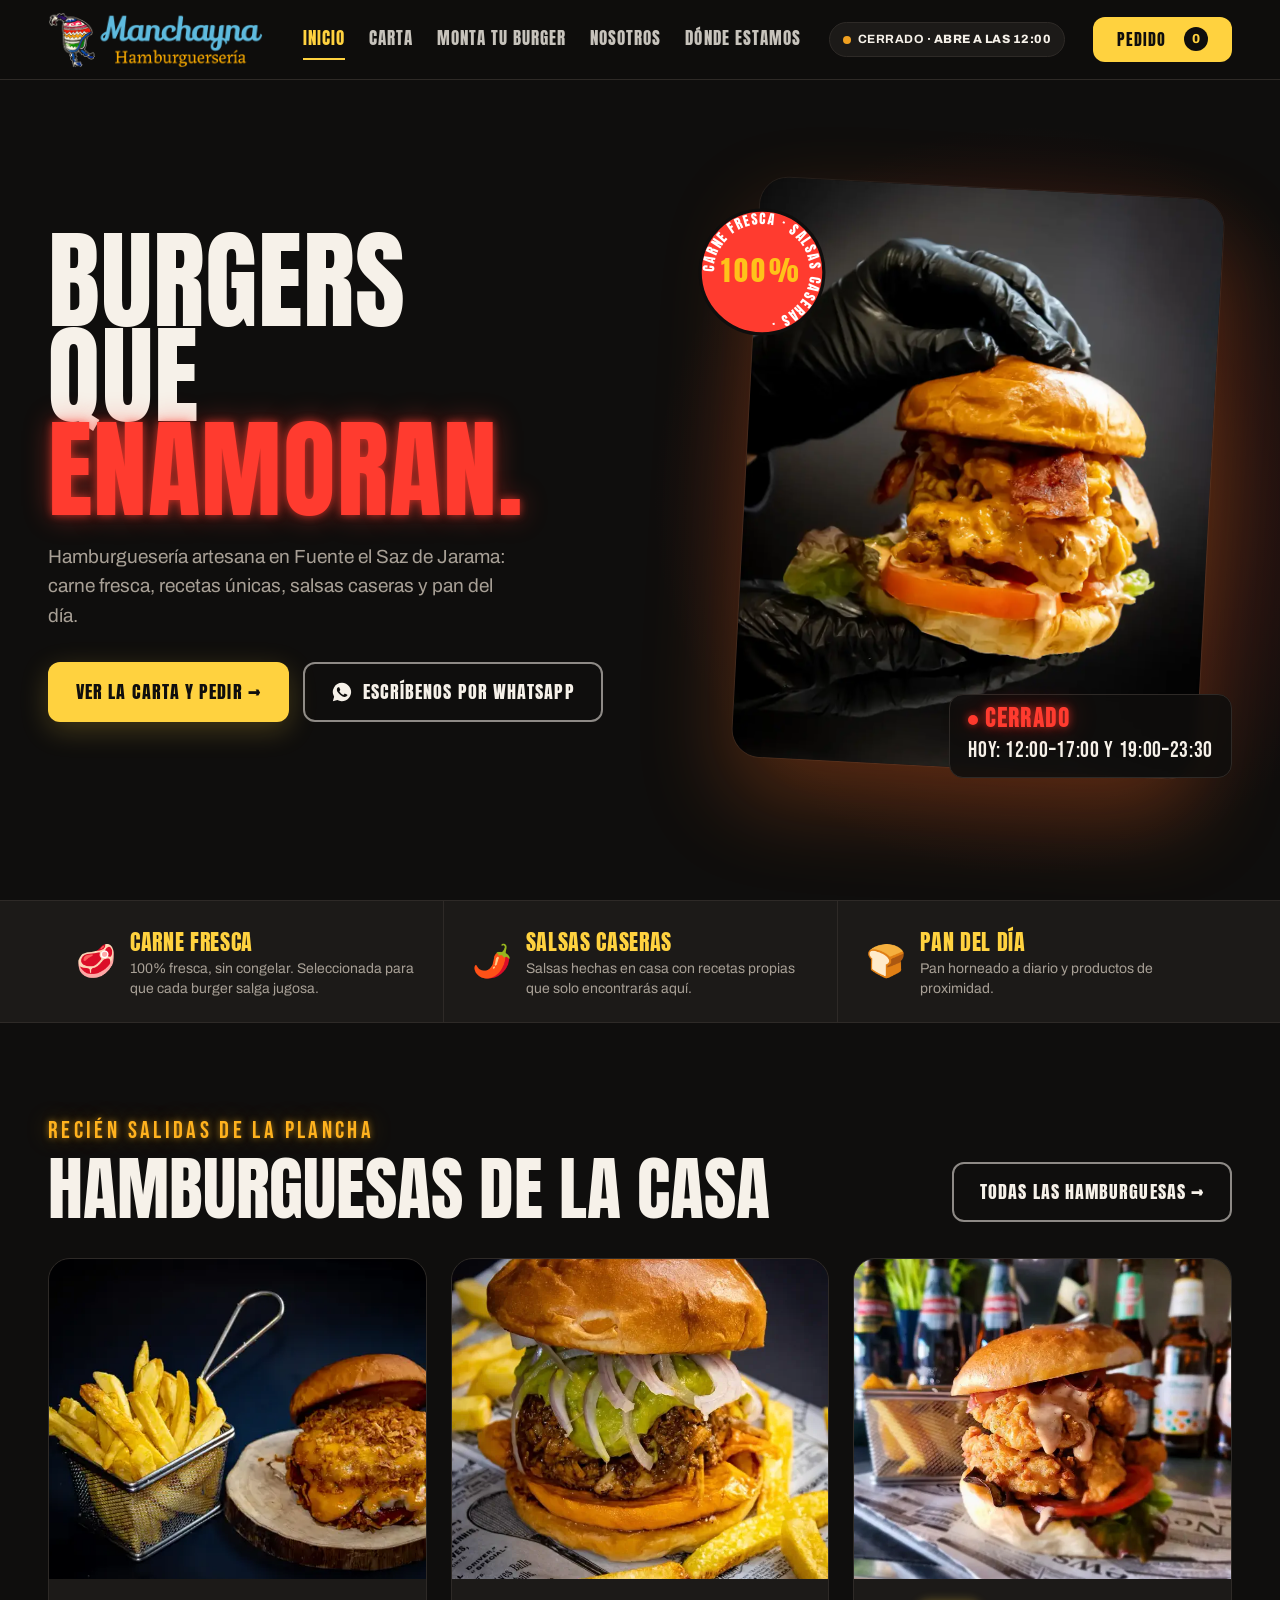
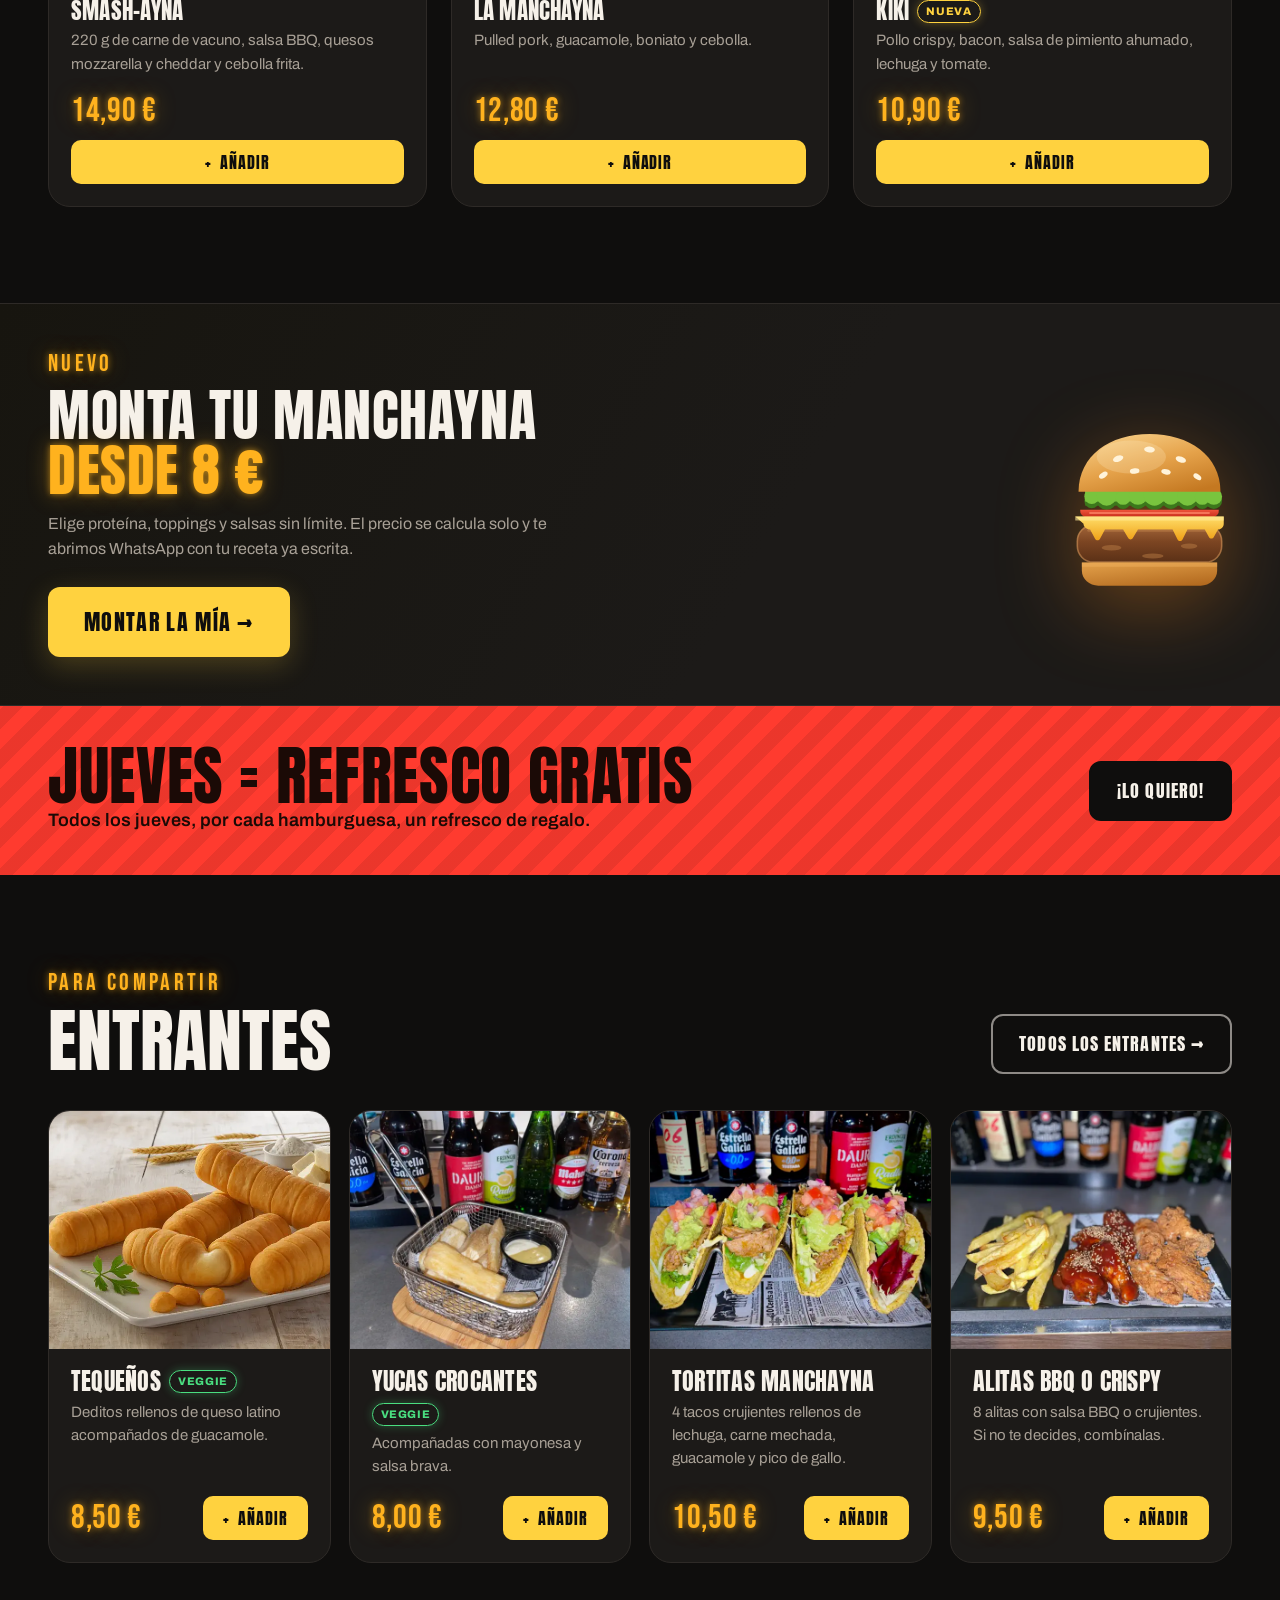
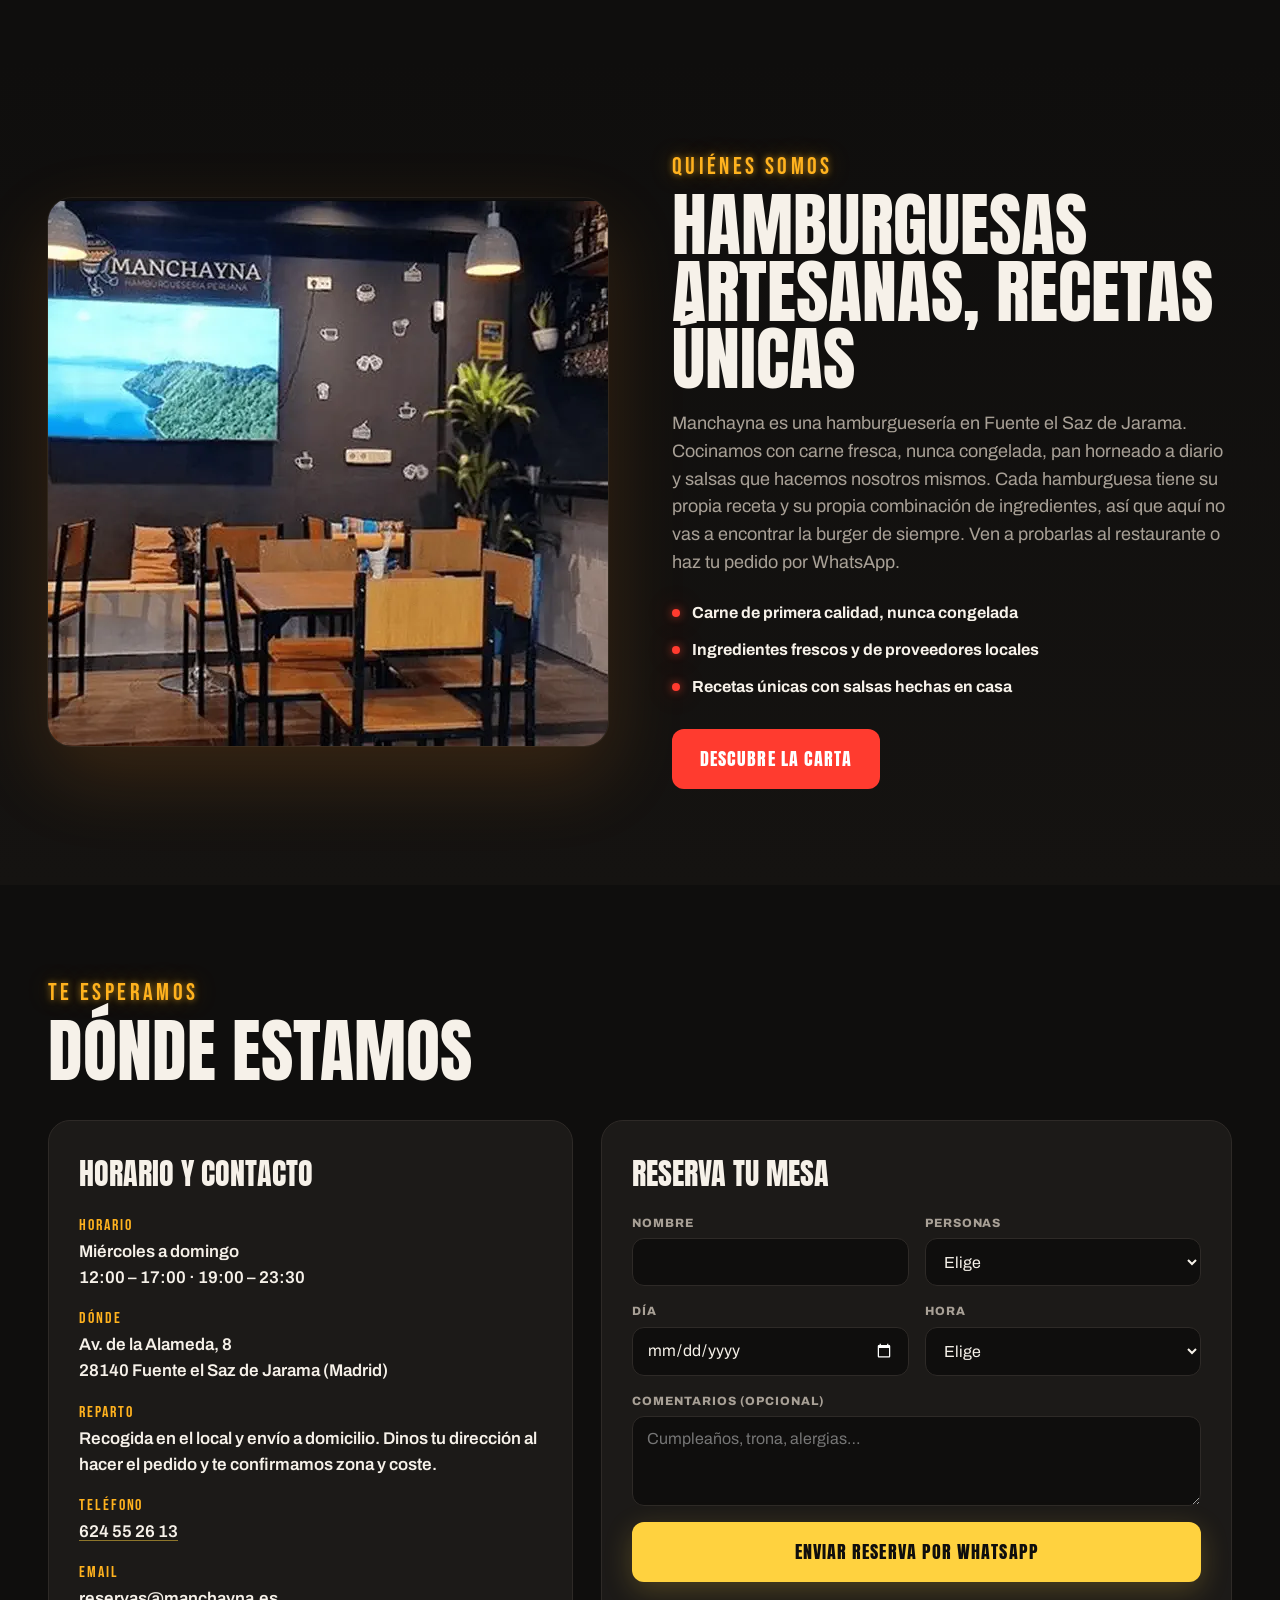
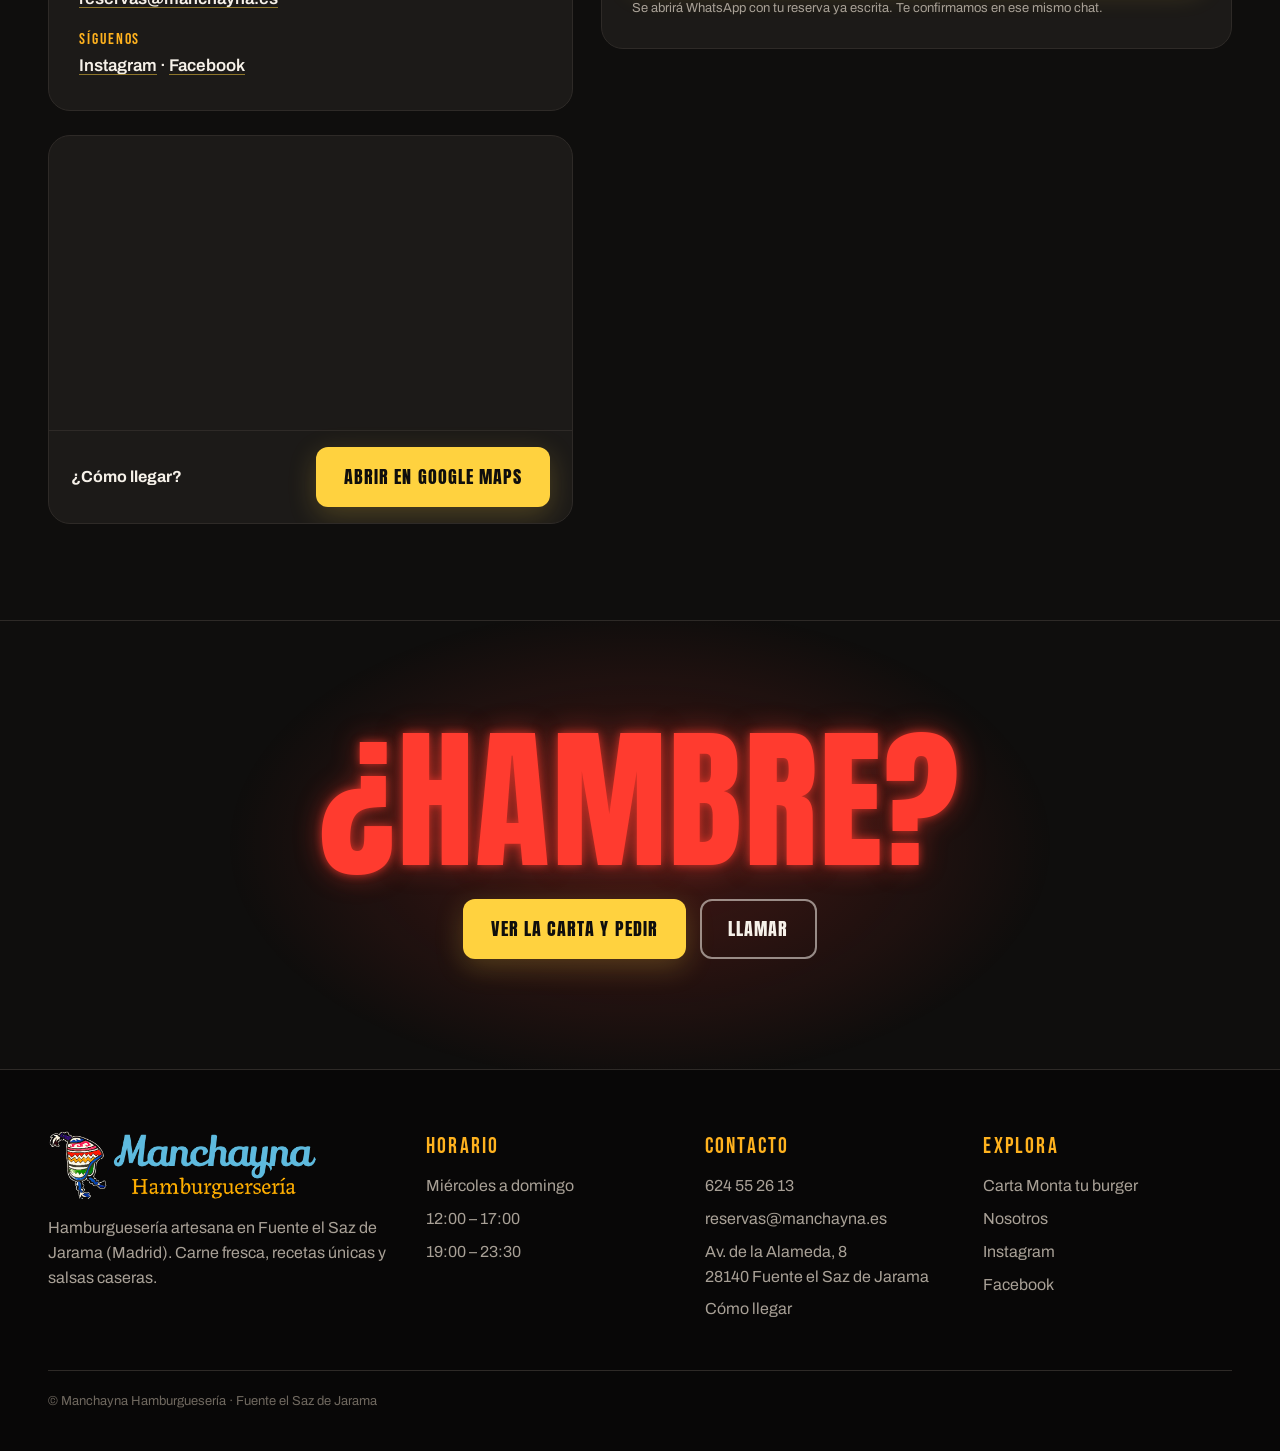
==== commit 2b0f205b: "Revision completa V2: fotos propias, carrito, accesibilidad y preparacion del lanzamiento Co-Authore" ====
--- a/carretilla-v2/index.html
+++ b/carretilla-v2/index.html
@@ -11,7 +11,7 @@
 <meta property="og:site_name" content="Manchayna">
 <meta property="og:title" content="Manchayna · Hamburguesas artesanas en Fuente el Saz de Jarama">
 <meta property="og:description" content="Burgers que enamoran: carne fresca, recetas únicas y salsas caseras. Pide por WhatsApp o reserva mesa.">
-<meta property="og:image" content="https://manchayna.es/wp-content/uploads/2025/01/COLOR18.webp">
+<meta property="og:image" content="https://roberjr10.github.io/manchayna-carretilla/shared/img/menu/hero-burger.webp">
 <meta name="twitter:card" content="summary_large_image">
 <script type="application/ld+json">
 {
@@ -20,7 +20,7 @@
   "name": "Manchayna Hamburguesería",
   "description": "Hamburguesería artesana en Fuente el Saz de Jarama: carne fresca, recetas propias y salsas caseras.",
   "servesCuisine": ["Hamburguesas"],
-  "image": "https://manchayna.es/wp-content/uploads/2025/01/COLOR18.webp",
+  "image": "https://roberjr10.github.io/manchayna-carretilla/shared/img/menu/hero-burger.webp",
   "telephone": "+34624552613",
   "email": "reservas@manchayna.es",
   "url": "https://manchayna.es/",
@@ -30,18 +30,22 @@
     { "@type": "OpeningHoursSpecification", "dayOfWeek": ["Wednesday", "Thursday", "Friday", "Saturday", "Sunday"], "opens": "19:00", "closes": "23:30" }
   ],
   "acceptsReservations": true,
+  "hasDeliveryMethod": ["http://purl.org/goodrelations/v1#DeliveryModePickUp", "http://purl.org/goodrelations/v1#DeliveryModeOwnFleet"],
+  "priceRange": "€€",
   "hasMenu": "carta.html",
   "sameAs": ["https://www.instagram.com/manchayna.burger/", "https://www.facebook.com/people/Manchayna-Burger/61566364282932/"]
 }
 </script>
-<meta name="theme-color" content="#14110F">
+<meta name="theme-color" content="#0F0E0D">
+<link rel="icon" href="../shared/img/icon.png" sizes="any">
+<link rel="apple-touch-icon" href="../shared/img/icon.png">
 <link rel="preconnect" href="https://fonts.googleapis.com">
 <link rel="preconnect" href="https://fonts.gstatic.com" crossorigin>
 <link href="https://fonts.googleapis.com/css2?family=Anton&family=Archivo:wght@400;600;700;800&family=Bebas+Neue&display=swap" rel="stylesheet">
 <link rel="stylesheet" href="../shared/base.css">
 <link rel="stylesheet" href="styles.css">
 </head>
-<body data-mode="direct">
+<body data-mode="cart">
 <a class="skip" href="#main">Saltar al contenido</a>
 
 <header class="hd">
@@ -50,11 +54,12 @@
     <nav class="site-nav" id="nav" aria-label="Principal">
       <a href="index.html" aria-current="page">Inicio</a>
       <a href="carta.html">Carta</a>
+      <a href="crea-tu-burger.html">Monta tu burger</a>
       <a href="#nosotros">Nosotros</a>
       <a href="#contacto">Dónde estamos</a>
     </nav>
     <span class="pill" data-open>Horario</span>
-    <a class="btn btn-go desk-only" data-wa href="#">Pedir</a>
+    <button class="btn btn-go desk-only" type="button" data-cart-open>Pedido<span class="count" data-cart-count>0</span></button>
     <button class="nav-toggle" data-nav-toggle aria-controls="nav" aria-expanded="false" aria-label="Abrir menú">
       <svg viewBox="0 0 24 24" fill="none" stroke="currentColor" stroke-width="2.5" stroke-linecap="round"><path d="M4 7h16M4 12h16M4 17h16"/></svg>
     </button>
@@ -69,15 +74,15 @@
         <h1 class="anton">Burgers<br>que<br><em>enamoran.</em></h1>
         <p class="lead">Hamburguesería artesana en Fuente el Saz de Jarama: carne fresca, recetas únicas, salsas caseras y pan del día.</p>
         <div class="cta">
-          <a class="btn btn-go" data-wa href="#">
+          <a class="btn btn-go" href="carta.html">Ver la carta y pedir →</a>
+          <a class="btn btn-alt" data-wa href="#">
             <svg viewBox="0 0 24 24" fill="currentColor" aria-hidden="true"><path d="M12 2a10 10 0 0 0-8.6 15.1L2 22l5-1.3A10 10 0 1 0 12 2zm5.3 14.1c-.2.6-1.3 1.2-1.8 1.2-.5.1-1 .1-3.3-.8-2.8-1.1-4.5-3.9-4.7-4.1-.1-.2-1.1-1.5-1.1-2.9s.7-2 1-2.3c.2-.3.5-.3.7-.3h.5c.2 0 .4 0 .6.5l.8 2c.1.2.1.3 0 .5l-.4.6-.3.4c-.1.1-.3.3-.1.6.2.3.8 1.3 1.7 2.1 1.2 1 2.1 1.3 2.4 1.5.3.1.5.1.6-.1l.9-1.1c.2-.3.4-.2.6-.1l1.9.9c.3.1.5.2.5.3.1.2.1.6-.1 1.1z"/></svg>
-            Pedir por WhatsApp
+            Escríbenos por WhatsApp
           </a>
-          <a class="btn btn-alt" href="carta.html">Ver la carta →</a>
         </div>
       </div>
       <div class="hero-ph">
-        <img src="https://manchayna.es/wp-content/uploads/2025/01/COLOR18.webp" alt="Hamburguesa artesana de Manchayna con queso fundido y bacon" width="1000" height="1340" fetchpriority="high">
+        <img src="../shared/img/menu/hero-burger.webp" alt="Hamburguesa artesana de Manchayna con queso fundido y bacon" width="1000" height="1360" fetchpriority="high" decoding="async">
         <svg class="sticker" viewBox="0 0 120 120" aria-hidden="true"><defs><path id="circ" d="M60,60 m-45,0 a45,45 0 1,1 90,0 a45,45 0 1,1 -90,0"/></defs><circle cx="60" cy="60" r="58" fill="#D7261E" stroke="#14110F" stroke-width="3"/><text><textPath href="#circ">CARNE FRESCA · SALSAS CASERAS · </textPath></text><text x="60" y="69" text-anchor="middle" style="font-size:26px;fill:#FFC21A">100%</text></svg>
         <div class="ticket"><span class="neon" data-open>Horario</span><b data-today>Mié – Dom</b></div>
       </div>
@@ -106,6 +111,75 @@
     </div>
   </section>
 
+  <!-- MONTA TU BURGER -->
+  <section class="build-cta">
+    <div class="wrap">
+      <div>
+        <span class="scribble">nuevo</span>
+        <h2 class="anton">Monta tu Manchayna<br><em>desde 8 €</em></h2>
+        <p>Elige proteína, toppings y salsas sin límite. El precio se calcula solo y te abrimos WhatsApp con tu receta ya escrita.</p>
+        <a class="btn btn-go" href="crea-tu-burger.html">Montar la mía →</a>
+      </div>
+      <svg class="build-burger" viewBox="0 0 200 196" role="img" aria-label="Hamburguesa montada a tu gusto">
+        <defs>
+          <linearGradient id="bg-bun" x1=".2" y1="0" x2=".8" y2="1"><stop offset="0" stop-color="#F7CE86"/><stop offset=".5" stop-color="#E5A24A"/><stop offset="1" stop-color="#C47821"/></linearGradient>
+          <linearGradient id="bg-bunb" x1=".2" y1="0" x2=".8" y2="1"><stop offset="0" stop-color="#E09D47"/><stop offset="1" stop-color="#B36A1F"/></linearGradient>
+          <linearGradient id="bg-cheese" x1="0" y1="0" x2="0" y2="1"><stop offset="0" stop-color="#FFDE6B"/><stop offset="1" stop-color="#EF9F15"/></linearGradient>
+          <linearGradient id="bg-meat" x1="0" y1="0" x2="0" y2="1"><stop offset="0" stop-color="#A3663A"/><stop offset=".45" stop-color="#7C4522"/><stop offset="1" stop-color="#5A3016"/></linearGradient>
+          <linearGradient id="bg-tom" x1="0" y1="0" x2="0" y2="1"><stop offset="0" stop-color="#F0533A"/><stop offset="1" stop-color="#C62D1C"/></linearGradient>
+        </defs>
+      
+        <!-- lechuga: va antes que el pan para que quede metida debajo -->
+        <g transform="translate(0,5)" fill="#3C771C">
+          <rect x="22" y="68" width="156" height="26"/>
+          <circle cx="30" cy="88" r="9"/><circle cx="48" cy="87" r="12"/><circle cx="68" cy="89" r="9"/>
+          <circle cx="86" cy="87" r="11"/><circle cx="106" cy="86" r="13"/><circle cx="126" cy="88" r="10"/>
+          <circle cx="146" cy="87" r="12"/><circle cx="164" cy="89" r="9"/><circle cx="178" cy="88" r="10"/>
+        </g>
+        <g fill="#79C43E">
+          <rect x="22" y="68" width="156" height="26"/>
+          <circle cx="30" cy="88" r="9"/><circle cx="48" cy="87" r="12"/><circle cx="68" cy="89" r="9"/>
+          <circle cx="86" cy="87" r="11"/><circle cx="106" cy="86" r="13"/><circle cx="126" cy="88" r="10"/>
+          <circle cx="146" cy="87" r="12"/><circle cx="164" cy="89" r="9"/><circle cx="178" cy="88" r="10"/>
+        </g>
+      
+        <!-- pan de arriba (tapa el arranque de la lechuga) -->
+        <path d="M14 82C14 38 52 12 100 12s86 26 86 70z" fill="url(#bg-bun)"/>
+        <ellipse cx="78" cy="40" rx="42" ry="20" fill="#FFF0CE" opacity=".22"/>
+        <g fill="#FFF3DA">
+          <ellipse cx="62" cy="42" rx="6.5" ry="3.6" transform="rotate(-20 62 42)"/>
+          <ellipse cx="100" cy="31" rx="6.5" ry="3.6" transform="rotate(5 100 31)"/>
+          <ellipse cx="138" cy="43" rx="6.5" ry="3.6" transform="rotate(20 138 43)"/>
+          <ellipse cx="44" cy="62" rx="5.8" ry="3.3" transform="rotate(-34 44 62)"/>
+          <ellipse cx="82" cy="57" rx="5.8" ry="3.3" transform="rotate(-6 82 57)"/>
+          <ellipse cx="120" cy="58" rx="5.8" ry="3.3" transform="rotate(12 120 58)"/>
+          <ellipse cx="158" cy="64" rx="5.4" ry="3.1" transform="rotate(36 158 64)"/>
+        </g>
+      
+        <!-- tomate -->
+        <path d="M16 104h168a8 8 0 0 1-8 9H24a8 8 0 0 1-8-9z" fill="url(#bg-tom)"/>
+        <path d="M28 108h144" stroke="#FF8A6B" stroke-width="2.5" stroke-linecap="round" opacity=".7"/>
+      
+        <!-- carne -->
+        <rect x="12" y="122" width="176" height="46" rx="20" fill="url(#bg-meat)"/>
+        <rect x="12.5" y="122.5" width="175" height="45" rx="19.5" fill="none" stroke="#D59A5E" stroke-width="2" opacity=".55"/>
+        <path d="M26 129h148" stroke="#C98B4F" stroke-width="3" stroke-linecap="round" opacity=".45"/>
+        <g fill="#C08248" opacity=".45">
+          <ellipse cx="54" cy="150" rx="12" ry="3.4"/><ellipse cx="148" cy="148" rx="10" ry="3.2"/>
+          <ellipse cx="104" cy="160" rx="13" ry="3"/>
+        </g>
+      
+        <!-- queso fundido por encima de la carne -->
+        <path d="M10 112h180v9c0 4-3 7-7 7l-5 9c-1.4 2.6-4.6 2.6-6 0l-5-9h-21l-6 12c-1.4 2.6-4.6 2.6-6 0l-6-12H86l-6 10c-1.4 2.6-4.6 2.6-6 0l-6-10H46l-6 11c-1.4 2.6-4.6 2.6-6 0l-6-11c-4 0-8-3-8-7z" fill="url(#bg-cheese)"/>
+        <path d="M10 112h180v5H10z" fill="#FFEC9B" opacity=".6"/>
+      
+        <!-- pan de abajo -->
+        <path d="M18 168h164v10c0 10-9 18-20 18H38c-11 0-20-8-20-18z" fill="url(#bg-bunb)"/>
+        <path d="M18 168h164v5H18z" fill="#F0B15F" opacity=".45"/>
+      </svg>
+    </div>
+  </section>
+
   <!-- PROMO -->
   <section class="promo">
     <div class="wrap">
@@ -131,7 +205,7 @@
   <!-- NOSOTROS -->
   <section class="sec story" id="nosotros">
     <div class="wrap">
-      <div class="ph"><img src="https://manchayna.es/wp-content/uploads/2025/03/Interior-manchayna.png" alt="Comedor del restaurante Manchayna en Fuente el Saz de Jarama" loading="lazy"></div>
+      <div class="ph"><img src="../shared/img/menu/local.webp" alt="Comedor del restaurante Manchayna en Fuente el Saz de Jarama" width="1000" height="548" loading="lazy" decoding="async"></div>
       <div>
         <h2><span class="scribble">quiénes somos</span>Hamburguesas artesanas, recetas únicas</h2>
         <p>Manchayna es una hamburguesería en Fuente el Saz de Jarama. Cocinamos con carne fresca, nunca congelada, pan horneado a diario y salsas que hacemos nosotros mismos. Cada hamburguesa tiene su propia receta y su propia combinación de ingredientes, así que aquí no vas a encontrar la burger de siempre. Ven a probarlas al restaurante o haz tu pedido por WhatsApp.</p>
@@ -156,6 +230,7 @@
             <dl class="info-list">
               <div><dt>Horario</dt><dd>Miércoles a domingo<br>12:00 – 17:00 · 19:00 – 23:30</dd></div>
               <div><dt>Dónde</dt><dd>Av. de la Alameda, 8<br>28140 Fuente el Saz de Jarama (Madrid)</dd></div>
+              <div><dt>Reparto</dt><dd>Recogida en el local y envío a domicilio. Dinos tu dirección al hacer el pedido y te confirmamos zona y coste.</dd></div>
               <div><dt>Teléfono</dt><dd><a data-tel href="#">624 55 26 13</a></dd></div>
               <div><dt>Email</dt><dd><a href="mailto:reservas@manchayna.es">reservas@manchayna.es</a></dd></div>
               <div><dt>Síguenos</dt><dd><a href="https://www.instagram.com/manchayna.burger/" target="_blank" rel="noopener">Instagram</a> · <a href="https://www.facebook.com/people/Manchayna-Burger/61566364282932/" target="_blank" rel="noopener">Facebook</a></dd></div>
@@ -187,7 +262,7 @@
     <div class="wrap">
       <h2 class="anton">¿Hambre?</h2>
       <div class="cta" style="justify-content:center">
-        <a class="btn btn-go" data-wa href="#">Pide ya por WhatsApp</a>
+        <a class="btn btn-go" href="carta.html">Ver la carta y pedir</a>
         <a class="btn btn-alt" data-tel href="#">Llamar</a>
       </div>
     </div>
@@ -200,20 +275,55 @@
       <div><img src="../shared/img/logo.png" alt="Manchayna" loading="lazy"><p>Hamburguesería artesana en Fuente el Saz de Jarama (Madrid). Carne fresca, recetas únicas y salsas caseras.</p></div>
       <div><h4>Horario</h4><ul><li>Miércoles a domingo</li><li>12:00 – 17:00</li><li>19:00 – 23:30</li></ul></div>
       <div><h4>Contacto</h4><ul><li><a data-tel href="#">624 55 26 13</a></li><li><a href="mailto:reservas@manchayna.es">reservas@manchayna.es</a></li><li>Av. de la Alameda, 8<br>28140 Fuente el Saz de Jarama</li><li><a data-maps href="#">Cómo llegar</a></li></ul></div>
-      <div><h4>Explora</h4><ul><li><a href="carta.html">Carta</a></li><li><a href="#nosotros">Nosotros</a></li><li><a href="https://www.instagram.com/manchayna.burger/" target="_blank" rel="noopener">Instagram</a></li><li><a href="https://www.facebook.com/people/Manchayna-Burger/61566364282932/" target="_blank" rel="noopener">Facebook</a></li></ul></div>
+      <div><h4>Explora</h4><ul><li><a href="carta.html">Carta</a>
+      <a href="crea-tu-burger.html">Monta tu burger</a></li><li><a href="#nosotros">Nosotros</a></li><li><a href="https://www.instagram.com/manchayna.burger/" target="_blank" rel="noopener">Instagram</a></li><li><a href="https://www.facebook.com/people/Manchayna-Burger/61566364282932/" target="_blank" rel="noopener">Facebook</a></li></ul></div>
     </div>
     <p class="legal">© Manchayna Hamburguesería · Fuente el Saz de Jarama</p>
   </div>
 </footer>
 
 <nav class="tabbar mob-only" aria-label="Acciones rápidas">
-  <a data-wa href="#"><svg viewBox="0 0 24 24" fill="currentColor" aria-hidden="true"><path d="M12 2a10 10 0 0 0-8.6 15.1L2 22l5-1.3A10 10 0 1 0 12 2z"/></svg>Pedir</a>
+  <button type="button" data-cart-open><svg viewBox="0 0 24 24" fill="none" stroke="currentColor" stroke-width="2" stroke-linecap="round" aria-hidden="true"><path d="M3 4h2l2.4 11.2a2 2 0 0 0 2 1.6h7.7a2 2 0 0 0 2-1.5L21 8H6"/><circle cx="10" cy="20" r="1.4"/><circle cx="18" cy="20" r="1.4"/></svg>Pedido<span class="count" data-cart-count>0</span></button>
   <a href="carta.html"><svg viewBox="0 0 24 24" fill="none" stroke="currentColor" stroke-width="2" aria-hidden="true"><path d="M4 6h16M4 12h16M4 18h10"/></svg>Carta</a>
   <a data-tel href="#"><svg viewBox="0 0 24 24" fill="none" stroke="currentColor" stroke-width="2" aria-hidden="true"><path d="M22 16.9v3a2 2 0 0 1-2.2 2 19.8 19.8 0 0 1-8.6-3.1 19.5 19.5 0 0 1-6-6A19.8 19.8 0 0 1 2.1 4.2 2 2 0 0 1 4.1 2h3a2 2 0 0 1 2 1.7l.5 2.8a2 2 0 0 1-.5 1.8L7.9 9.6a16 16 0 0 0 6 6l1.3-1.3a2 2 0 0 1 1.8-.5l2.8.5a2 2 0 0 1 1.7 2z"/></svg>Llamar</a>
   <a data-maps href="#"><svg viewBox="0 0 24 24" fill="none" stroke="currentColor" stroke-width="2" aria-hidden="true"><path d="M12 22s7-6.2 7-12a7 7 0 1 0-14 0c0 5.8 7 12 7 12z"/><circle cx="12" cy="10" r="2.5"/></svg>Llegar</a>
 </nav>
 
+<!-- CARRITO -->
+<div class="cartbar is-empty" data-cart-bar aria-live="polite">
+  <div class="wrap">
+    <button class="cart-open" type="button" data-cart-open>
+      <svg viewBox="0 0 24 24" fill="none" stroke="currentColor" stroke-width="2" stroke-linecap="round" aria-hidden="true"><path d="M3 4h2l2.4 11.2a2 2 0 0 0 2 1.6h7.7a2 2 0 0 0 2-1.5L21 8H6"/><circle cx="10" cy="20" r="1.4"/><circle cx="18" cy="20" r="1.4"/></svg>
+      Ver pedido<span class="count" data-cart-count>0</span>
+    </button>
+    <p class="cart-sum" data-cart-summary></p>
+    <b class="cart-total" data-cart-total>0,00 €</b>
+  </div>
+</div>
+
+<dialog id="cart" class="cart" aria-label="Tu pedido">
+  <div class="cart-head">
+    <h2 class="anton">Tu pedido</h2>
+    <button class="cart-x" type="button" data-close aria-label="Cerrar">×</button>
+  </div>
+  <p class="cart-closed" data-closed-note hidden>Ahora mismo estamos cerrados. Puedes enviar el pedido igualmente y te lo confirmamos en cuanto abramos.</p>
+  <ul class="cart-list" data-cart-list></ul>
+  <form class="form cart-form" data-order>
+    <div class="field full"><label for="c-entrega">Entrega</label>
+      <select id="c-entrega" name="entrega"><option>Recoger en el local</option><option>A domicilio</option></select>
+    </div>
+    <div class="field full" data-address hidden><label for="c-dir">Dirección</label><input id="c-dir" name="direccion" autocomplete="street-address" placeholder="Calle, número, piso">
+      <p class="form-note">Te confirmamos la zona de reparto y el coste del envío por WhatsApp.</p></div>
+    <div class="field full"><label for="c-nombre">Nombre</label><input id="c-nombre" name="nombre" autocomplete="name" required></div>
+    <div class="field full"><label for="c-notas">Notas (opcional)</label><textarea id="c-notas" name="notas" placeholder="Sin cebolla, alergias…"></textarea></div>
+    <div class="cart-total-row full"><span>Total</span><b data-cart-total>0,00 €</b></div>
+    <button class="btn btn-go full" type="submit">Enviar pedido por WhatsApp</button>
+    <p class="form-note full">Se abrirá WhatsApp con tu pedido ya escrito. Te confirmamos en ese mismo chat.</p>
+  </form>
+</dialog>
+
 <script src="../shared/menu-data.js"></script>
+<script src="custom-burgers.js"></script>
 <script src="../shared/app.js"></script>
 </body>
 </html>
--- a/carretilla-v2/styles.css
+++ b/carretilla-v2/styles.css
@@ -51,7 +51,7 @@
 .hd .wrap { height: 100%; display: flex; align-items: center; gap: 28px; }
 .brand { flex: none; }
 .brand img { height: 56px; width: auto; }
-.site-nav { display: flex; gap: 28px; margin-left: auto; font-family: Anton, Impact, sans-serif; font-size: 17px; letter-spacing: .06em; text-transform: uppercase; }
+.site-nav { display: flex; gap: 24px; white-space: nowrap; margin-left: auto; font-family: Anton, Impact, sans-serif; font-size: 17px; letter-spacing: .06em; text-transform: uppercase; }
 .site-nav a { padding: 6px 0; border-bottom: 2px solid transparent; color: rgba(246, 241, 233, .8); transition: color .2s, border-color .2s; }
 .site-nav a:hover, .site-nav a[aria-current] { color: var(--mus); border-color: var(--mus); }
 .pill { font-size: 12px; font-weight: 800; text-transform: uppercase; letter-spacing: .04em; border: 1px solid var(--line); background: var(--card); border-radius: 999px; padding: 7px 13px; white-space: nowrap; }
@@ -113,6 +113,8 @@
 .featured .item-foot { flex-wrap: wrap; }
 .featured .price { font-size: 34px; }
 .featured:not(.four) .add { flex: 1 1 100%; order: 2; }
+.add-txt { display: none; }
+.featured .add .add-txt { display: inline; margin-left: 8px; }
 
 /* Ítem común */
 .item-head { display: flex; align-items: center; gap: 8px; flex-wrap: wrap; }
@@ -127,12 +129,12 @@
 .add:active { transform: translateY(2px) scale(.97); }
 
 /* Promo del jueves */
-.promo { background: var(--red); color: #fff; position: relative; overflow: hidden; }
+.promo { background: var(--red); color: #1B0A06; position: relative; overflow: hidden; }
 .promo::after { content: ""; position: absolute; inset: 0; background: repeating-linear-gradient(-45deg, rgba(0, 0, 0, .08) 0 14px, transparent 14px 28px); pointer-events: none; }
 .promo .wrap { position: relative; z-index: 1; display: flex; align-items: center; justify-content: space-between; gap: 24px; padding-top: 40px; padding-bottom: 40px; flex-wrap: wrap; }
 .promo h2 { font-size: clamp(38px, 5vw, 64px); line-height: .95; }
 .promo p { font-weight: 600; font-size: 18px; }
-.promo .btn-alt { background: var(--ink); border-color: var(--ink); }
+.promo .btn-alt { background: var(--ink); color: var(--txt); border-color: var(--ink); }
 .promo .btn-alt:hover { background: #000; }
 
 /* Nosotros */
@@ -271,3 +273,165 @@
   .menu .item h3 { font-size: 21px; }
   .menu .item p { font-size: 14px; }
 }
+
+/* ==========================================================================
+   MONTA TU MANCHAYNA — configurador
+   ========================================================================== */
+.page-hero .btn { margin-top: 22px; }
+.builder { display: grid; grid-template-columns: minmax(0, 1fr) minmax(330px, 400px); gap: 40px; align-items: start; padding-bottom: 60px; }
+
+/* ---------- Pasos ---------- */
+.step { padding: 34px 0; border-bottom: 1px solid var(--line); }
+.step:last-child { border-bottom: 0; }
+.step h2 { display: flex; align-items: center; gap: 14px; font-family: Anton, Impact, sans-serif; font-weight: 400; text-transform: uppercase; font-size: clamp(28px, 3.4vw, 40px); line-height: 1; }
+.step h2 b { margin-left: auto; font-family: "Bebas Neue", Impact, sans-serif; font-weight: 400; font-size: 24px; letter-spacing: .03em; color: var(--amber); text-shadow: var(--glow-amber); white-space: nowrap; }
+.step .num { flex: none; display: grid; place-items: center; width: 42px; height: 42px; border-radius: 50%; border: 2px solid var(--red); color: var(--red); font-family: "Bebas Neue", Impact, sans-serif; font-size: 26px; line-height: 1; box-shadow: var(--glow-red); text-shadow: var(--glow-red); }
+.step-note { color: var(--muted); font-size: 15px; margin: 12px 0 0; }
+.opts { display: grid; grid-template-columns: repeat(auto-fill, minmax(190px, 1fr)); gap: 12px; margin-top: 20px; }
+.opt { display: flex; align-items: center; gap: 12px; text-align: left; padding: 12px 14px; min-height: 64px; background: var(--card); border: 1px solid var(--line); border-radius: 16px; transition: border-color .2s, box-shadow .2s, background .2s; }
+.opt:hover { border-color: rgba(246, 241, 233, .4); }
+.opt[aria-pressed="true"] { border-color: var(--mus); box-shadow: 0 0 0 1px var(--mus), 0 8px 26px rgba(255, 210, 63, .18); }
+.opt-dot { flex: none; width: 30px; height: 30px; border-radius: 50%; background: var(--c); box-shadow: 0 0 0 2px rgba(255, 255, 255, .08) inset; position: relative; }
+.opt[aria-pressed="true"] .opt-dot::after { content: "✓"; position: absolute; inset: 0; display: grid; place-items: center; color: #0F0E0D; font-size: 17px; font-weight: 800; }
+.opt-name { flex: 1; font-size: 14.5px; font-weight: 600; line-height: 1.25; }
+.opt-price { flex: none; font-family: "Bebas Neue", Impact, sans-serif; font-size: 17px; letter-spacing: .04em; color: var(--muted); }
+.opt[aria-pressed="true"] .opt-price { color: var(--mus); }
+.no-limit { margin-top: 22px; font-family: Anton, Impact, sans-serif; text-transform: uppercase; font-size: 22px; color: var(--red); text-shadow: var(--glow-red); }
+
+/* ---------- Montaje ---------- */
+.preview { position: sticky; top: calc(var(--hd-h) + 20px); background: var(--card); border: 1px solid var(--line); border-radius: 22px; padding: 24px; }
+.stack { display: flex; flex-direction: column; align-items: center; gap: 3px; min-height: 230px; padding: 10px 0 0; }
+.stack .layers { display: flex; flex-direction: column-reverse; gap: 3px; width: 100%; align-items: center; }
+.stack .bun { width: 92%; height: auto; }
+.stack .bun.bottom { width: 96%; }
+.layer { display: block; height: 16px; width: 84%; border-radius: 10px; background: var(--c); transform: rotate(calc(var(--x) * .5deg)); animation: drop .28s cubic-bezier(.2, .9, .3, 1.3) both; }
+.layer.l-prote { height: 22px; }
+.layer.l-salsa { height: 10px; width: 80%; border-radius: 20px; }
+@keyframes drop { from { transform: translateY(-16px) scaleX(.9); opacity: 0; } }
+.stack-empty { display: none; color: var(--muted); font-size: 14px; text-align: center; margin-top: 14px; }
+.stack.is-empty .stack-empty { display: block; }
+.summary { margin-top: 20px; border-top: 1px solid var(--line); padding-top: 16px; display: grid; gap: 10px; }
+.summary li { display: grid; grid-template-columns: 1fr auto; gap: 2px 10px; font-size: 14px; }
+.summary span { color: var(--muted); font-size: 12px; text-transform: uppercase; letter-spacing: .06em; }
+.summary b { grid-column: 1; font-weight: 600; }
+.summary i { grid-row: 1 / span 2; align-self: center; font-style: normal; font-family: "Bebas Neue", Impact, sans-serif; font-size: 19px; color: var(--amber); }
+.btn.mini { width: 100%; margin-top: 18px; min-height: 44px; font-size: 15px; padding: 8px 16px; }
+
+/* ---------- Barra de total ---------- */
+.totalbar { position: sticky; bottom: 0; z-index: 25; background: rgba(15, 14, 13, .94); backdrop-filter: blur(10px); -webkit-backdrop-filter: blur(10px); border-top: 1px solid var(--line); }
+.totalbar .wrap { display: flex; align-items: center; gap: 20px; padding-top: 14px; padding-bottom: 14px; flex-wrap: wrap; }
+.totalbar .wrap > div > span { display: block; font-size: 12px; text-transform: uppercase; letter-spacing: .08em; color: var(--muted); }
+.totalbar b { font-family: "Bebas Neue", Impact, sans-serif; font-size: 40px; line-height: 1; color: var(--amber); text-shadow: var(--glow-amber); }
+.totalbar .btn { margin-left: auto; }
+.totalbar [aria-disabled="true"] { opacity: .5; }
+.totalbar .hint { flex: 1 0 100%; font-size: 13px; color: var(--muted); }
+
+@media (max-width: 980px) {
+  .builder { grid-template-columns: 1fr; gap: 0; padding-bottom: 20px; }
+  /* el montaje va arriba y se queda pegado mientras eliges */
+  .preview { order: -1; position: sticky; top: var(--hd-h); display: grid; grid-template-columns: 96px minmax(0, 1fr); gap: 14px; align-items: center; padding: 10px 18px; border-radius: 0 0 18px 18px; border-width: 0 0 1px; margin: 0 -18px; }
+  .stack { min-height: 0; padding: 0; gap: 2px; }
+  .stack .bun { width: 86%; }
+  .layer { height: 9px; }
+  .layer.l-prote { height: 13px; }
+  .layer.l-salsa { height: 6px; }
+  .stack-empty { display: none !important; }
+  .summary { margin: 0; border-top: 0; padding-top: 0; font-size: 12.5px; gap: 6px; }
+  .summary li:first-child { display: none; }
+  .summary span { font-size: 10.5px; }
+  .summary i { font-size: 17px; }
+  .preview:has(.stack.is-empty) .summary::after { content: "Elige una proteína y empieza a montarla"; color: var(--muted); }
+  .btn.mini { grid-column: 2; width: auto; justify-self: start; margin-top: 2px; min-height: 38px; font-size: 13px; padding: 6px 14px; }
+  .step h2 { flex-wrap: wrap; }
+  .step h2 b { font-size: 20px; }
+  .opts { grid-template-columns: 1fr 1fr; gap: 10px; }
+  .opt { min-height: 58px; padding: 10px; gap: 10px; }
+  .opt-name { font-size: 13px; }
+  .opt-price { font-size: 15px; }
+  /* la barra de total se queda encima de la barra de acciones del móvil */
+  .totalbar { position: fixed; left: 0; right: 0; bottom: 0; }
+  .totalbar .wrap { padding-top: 8px; padding-bottom: 8px; gap: 10px; }
+  .totalbar > .wrap > div { flex: 0 0 auto; }
+  .totalbar .wrap > div > span { font-size: 10px; letter-spacing: .06em; }
+  .totalbar b { font-size: 26px; }
+  .totalbar .btn { font-size: 15px; min-height: 46px; padding: 8px 14px; }
+  .totalbar [data-send] { flex: 1 1 auto; margin-left: auto; }
+  .totalbar [data-cart-open] { flex: 0 0 auto; padding: 8px 12px; }
+  .totalbar .wide { display: none; }
+  .totalbar .count { margin-left: 6px; }
+  .totalbar .hint { flex-basis: 100%; order: 3; font-size: 12px; margin-top: -2px; }
+}
+@media (max-width: 380px) { .opts { grid-template-columns: 1fr; } }
+
+/* Llamada al configurador desde la portada */
+.build-cta { border-block: 1px solid var(--line); background: linear-gradient(120deg, #17150F, #1C1A18 60%); }
+.build-cta .wrap { display: grid; grid-template-columns: 1fr auto; gap: 36px; align-items: center; padding-top: 48px; padding-bottom: 48px; }
+.build-cta h2 { font-size: clamp(34px, 4.4vw, 56px); line-height: .98; margin-bottom: 14px; }
+.build-cta h2 em { font-style: normal; color: var(--amber); text-shadow: var(--glow-amber); }
+.build-cta p { color: var(--muted); max-width: 520px; margin-bottom: 26px; }
+.build-cta .btn { font-size: 22px; min-height: 64px; padding: 16px 34px; }
+.build-burger { width: 165px; height: auto; filter: drop-shadow(0 18px 40px rgba(255, 140, 30, .35)); animation: burger-in .6s cubic-bezier(.2,.9,.3,1.2) both; }
+@keyframes burger-in { from { transform: translateY(-14px) scale(.94); opacity: 0; } }
+@media (max-width: 900px) {
+  .build-cta .wrap { grid-template-columns: 1fr; gap: 20px; padding-top: 38px; padding-bottom: 38px; justify-items: center; text-align: center; }
+  .build-cta .build-burger { order: -1; width: 125px; }
+  .build-cta p { margin-bottom: 20px; }
+  .build-cta .btn { width: 100%; }
+}
+
+/* ==========================================================================
+   CARRITO
+   ========================================================================== */
+.count { display: inline-grid; place-items: center; min-width: 24px; height: 24px; margin-left: 8px; padding: 0 6px; border-radius: 999px; background: var(--ink); color: var(--mus); font-family: Archivo, system-ui, sans-serif; font-size: 13px; font-weight: 800; }
+.btn-alt .count, .cart-open .count { background: var(--mus); color: var(--ink); }
+.tabbar .count { background: var(--ink); color: var(--mus); margin: 0; min-width: 20px; height: 20px; font-size: 11px; }
+
+.cartbar { position: fixed; left: 0; right: 0; bottom: 0; z-index: 36; background: rgba(15, 14, 13, .96); backdrop-filter: blur(10px); -webkit-backdrop-filter: blur(10px); border-top: 1px solid var(--line); transition: transform .25s; }
+.cartbar.is-empty { transform: translateY(110%); }
+.cartbar .wrap { display: flex; align-items: center; gap: 18px; padding-top: 12px; padding-bottom: 12px; }
+.cart-open { display: inline-flex; align-items: center; gap: 10px; font-family: Anton, Impact, sans-serif; letter-spacing: .05em; text-transform: uppercase; font-size: 18px; padding: 12px 22px; min-height: 52px; border-radius: 12px; background: var(--mus); color: var(--ink); }
+.cart-open svg { width: 22px; height: 22px; }
+.cart-sum { flex: 1; color: var(--muted); font-size: 13.5px; overflow: hidden; text-overflow: ellipsis; white-space: nowrap; }
+.cart-total { font-family: "Bebas Neue", Impact, sans-serif; font-size: 34px; line-height: 1; color: var(--amber); text-shadow: var(--glow-amber); }
+
+dialog.cart { max-width: min(540px, 100vw - 20px); background: var(--card); color: var(--txt); border-radius: 22px; padding: 24px; max-height: 90dvh; overflow-y: auto; }
+.cart-head { display: flex; align-items: center; justify-content: space-between; gap: 12px; margin-bottom: 14px; }
+.cart-head h2 { font-size: 34px; }
+.cart-x { width: 42px; height: 42px; border-radius: 50%; background: var(--bg); color: var(--txt); font-size: 26px; line-height: 1; }
+.cart-list { display: grid; gap: 10px; margin-bottom: 18px; }
+.cart-list li { display: grid; grid-template-columns: 1fr auto auto; align-items: center; gap: 12px; padding-bottom: 10px; border-bottom: 1px solid var(--line); font-size: 14.5px; font-weight: 600; }
+.cart-list .empty { display: block; color: var(--muted); font-weight: 400; border: 0; }
+.cart-list .qty { display: inline-flex; align-items: center; gap: 4px; }
+.cart-list .qty button { width: 34px; height: 34px; border-radius: 10px; background: var(--bg); border: 1px solid var(--line); color: var(--txt); font-size: 18px; line-height: 1; }
+.cart-list .qty button:hover { border-color: var(--mus); color: var(--mus); }
+.cart-list .qty b { min-width: 22px; text-align: center; }
+.cart-list .l-price { font-family: "Bebas Neue", Impact, sans-serif; font-size: 21px; color: var(--amber); }
+.cart-total-row { display: flex; align-items: center; justify-content: space-between; gap: 12px; padding-top: 14px; border-top: 1px solid var(--line); text-transform: uppercase; letter-spacing: .08em; font-size: 12px; color: var(--muted); }
+.cart-total-row b { font-family: "Bebas Neue", Impact, sans-serif; font-size: 38px; letter-spacing: .02em; color: var(--amber); text-shadow: var(--glow-amber); }
+.cart-form { grid-template-columns: 1fr; gap: 14px; }
+.cart-form .btn { width: 100%; }
+
+@media (max-width: 900px) {
+  body { padding-bottom: 66px; }
+  .cartbar { bottom: 62px; }
+  .cartbar .wrap { gap: 12px; padding-top: 10px; padding-bottom: 10px; }
+  .cart-open { font-size: 16px; padding: 10px 16px; min-height: 46px; }
+  .cart-sum { display: none; }
+  .cart-total { font-size: 28px; margin-left: auto; }
+  dialog.cart { padding: 18px; border-radius: 20px 20px 0 0; max-width: 100vw; margin-bottom: 0; }
+  .cart-head h2 { font-size: 28px; }
+}
+.cart-list .l-name small { display: block; margin-top: 3px; font-weight: 400; font-size: 12.5px; line-height: 1.35; color: var(--muted); }
+
+/* ---------- Ajustes de accesibilidad y móvil ---------- */
+.cartbar.is-empty { visibility: hidden; }
+.cart-closed { margin-bottom: 14px; padding: 12px 14px; border: 1px solid rgba(255, 178, 30, .5); border-radius: 12px; background: rgba(255, 178, 30, .08); color: var(--amber); font-size: 13.5px; }
+@media (max-width: 900px) {
+  /* enlaces de pie y contacto: zona de toque cómoda */
+  .ft a, .info-list a { display: inline-block; padding: 8px 0; }
+  .ft li { margin-bottom: 2px; }
+  .btn.mini { min-height: 44px; }
+  /* la barra del pedido se apoya sobre la barra de acciones, respetando el iPhone */
+  .cartbar { bottom: calc(62px + env(safe-area-inset-bottom)); }
+  body.builder-page { padding-bottom: calc(124px + env(safe-area-inset-bottom)); }
+}
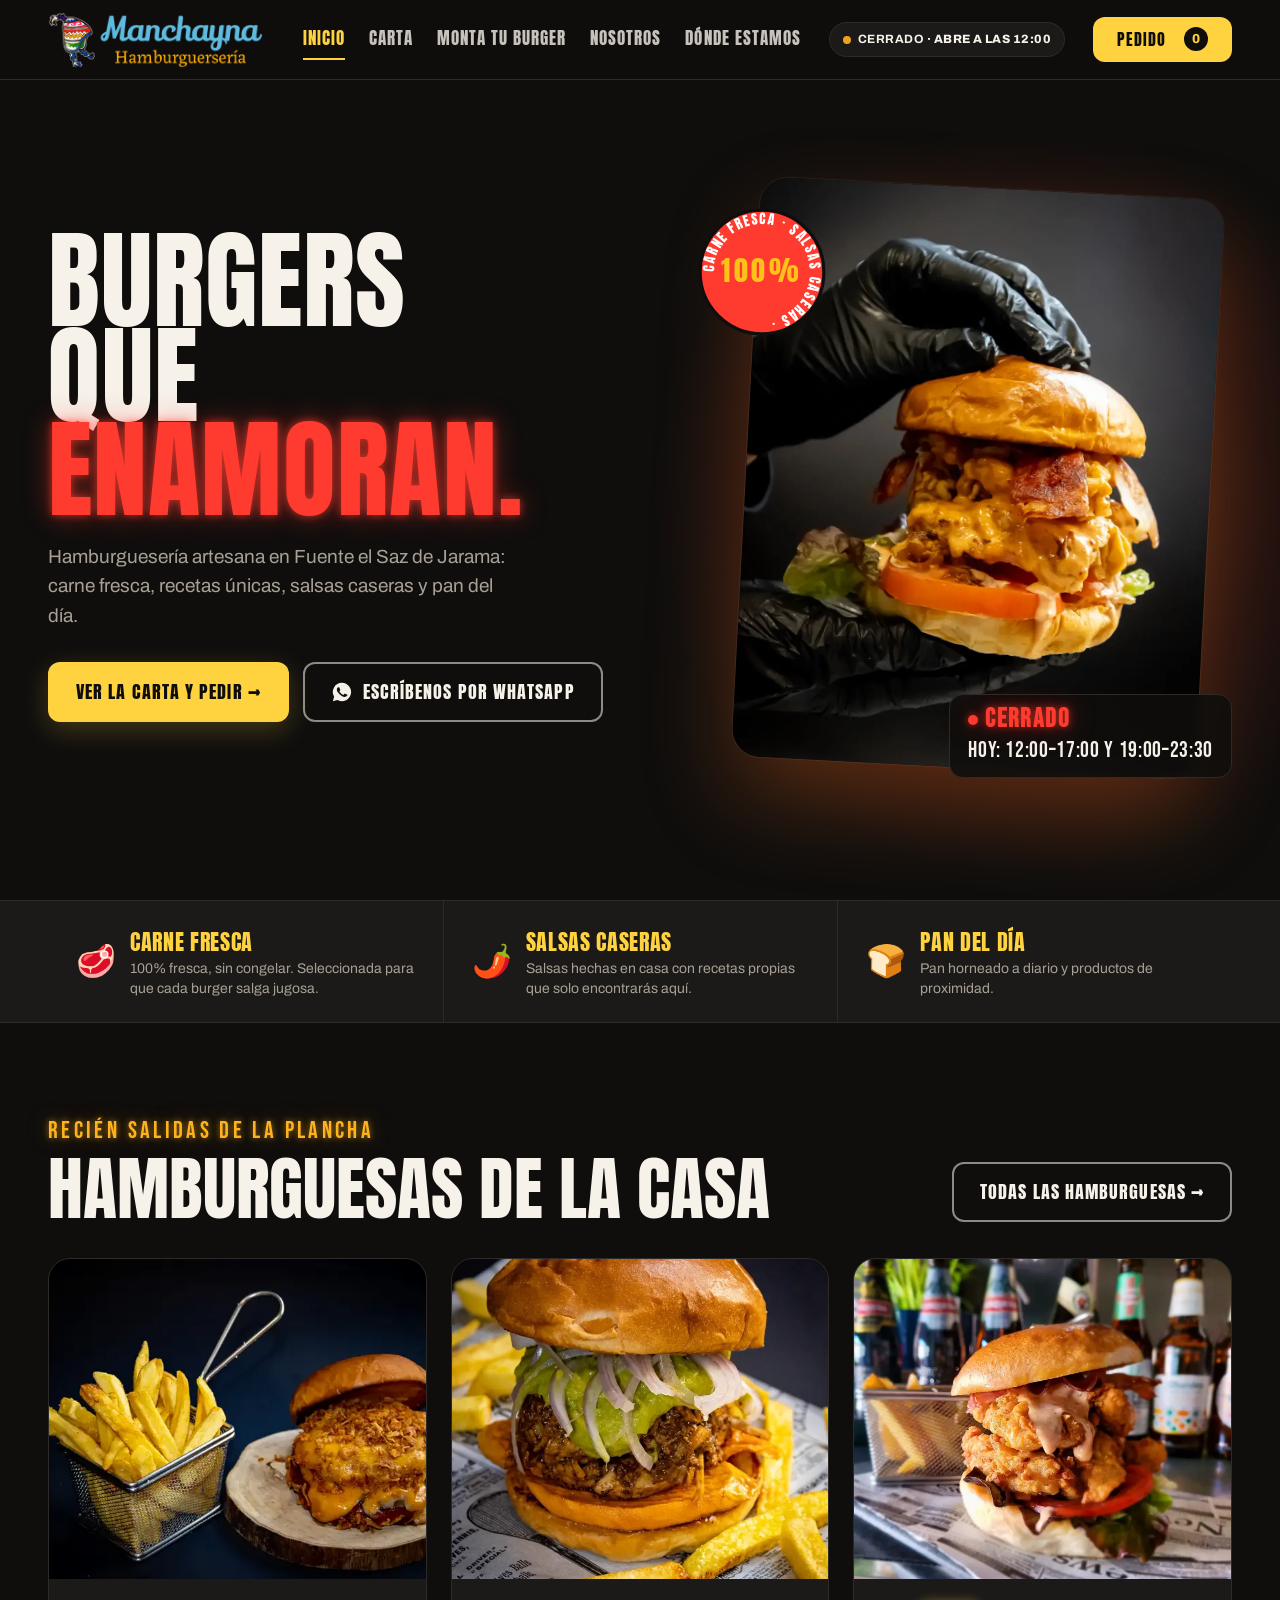
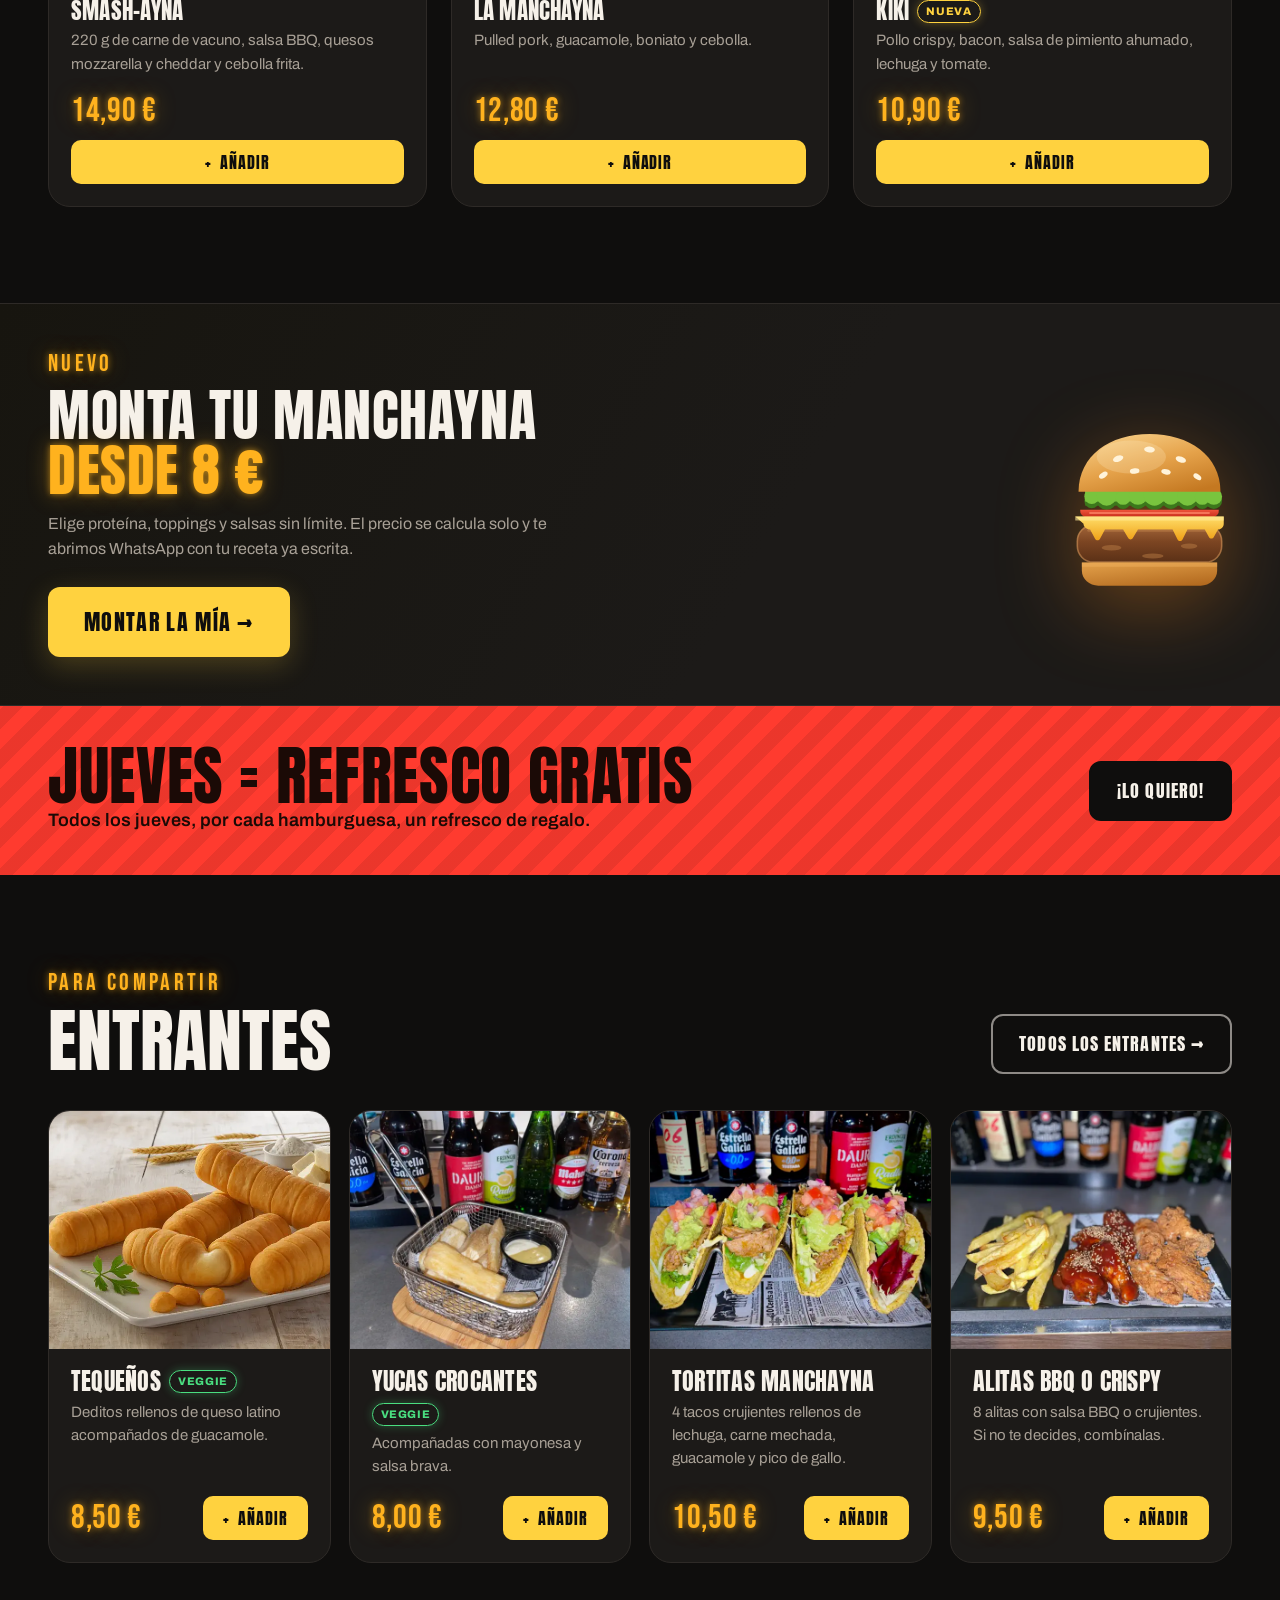
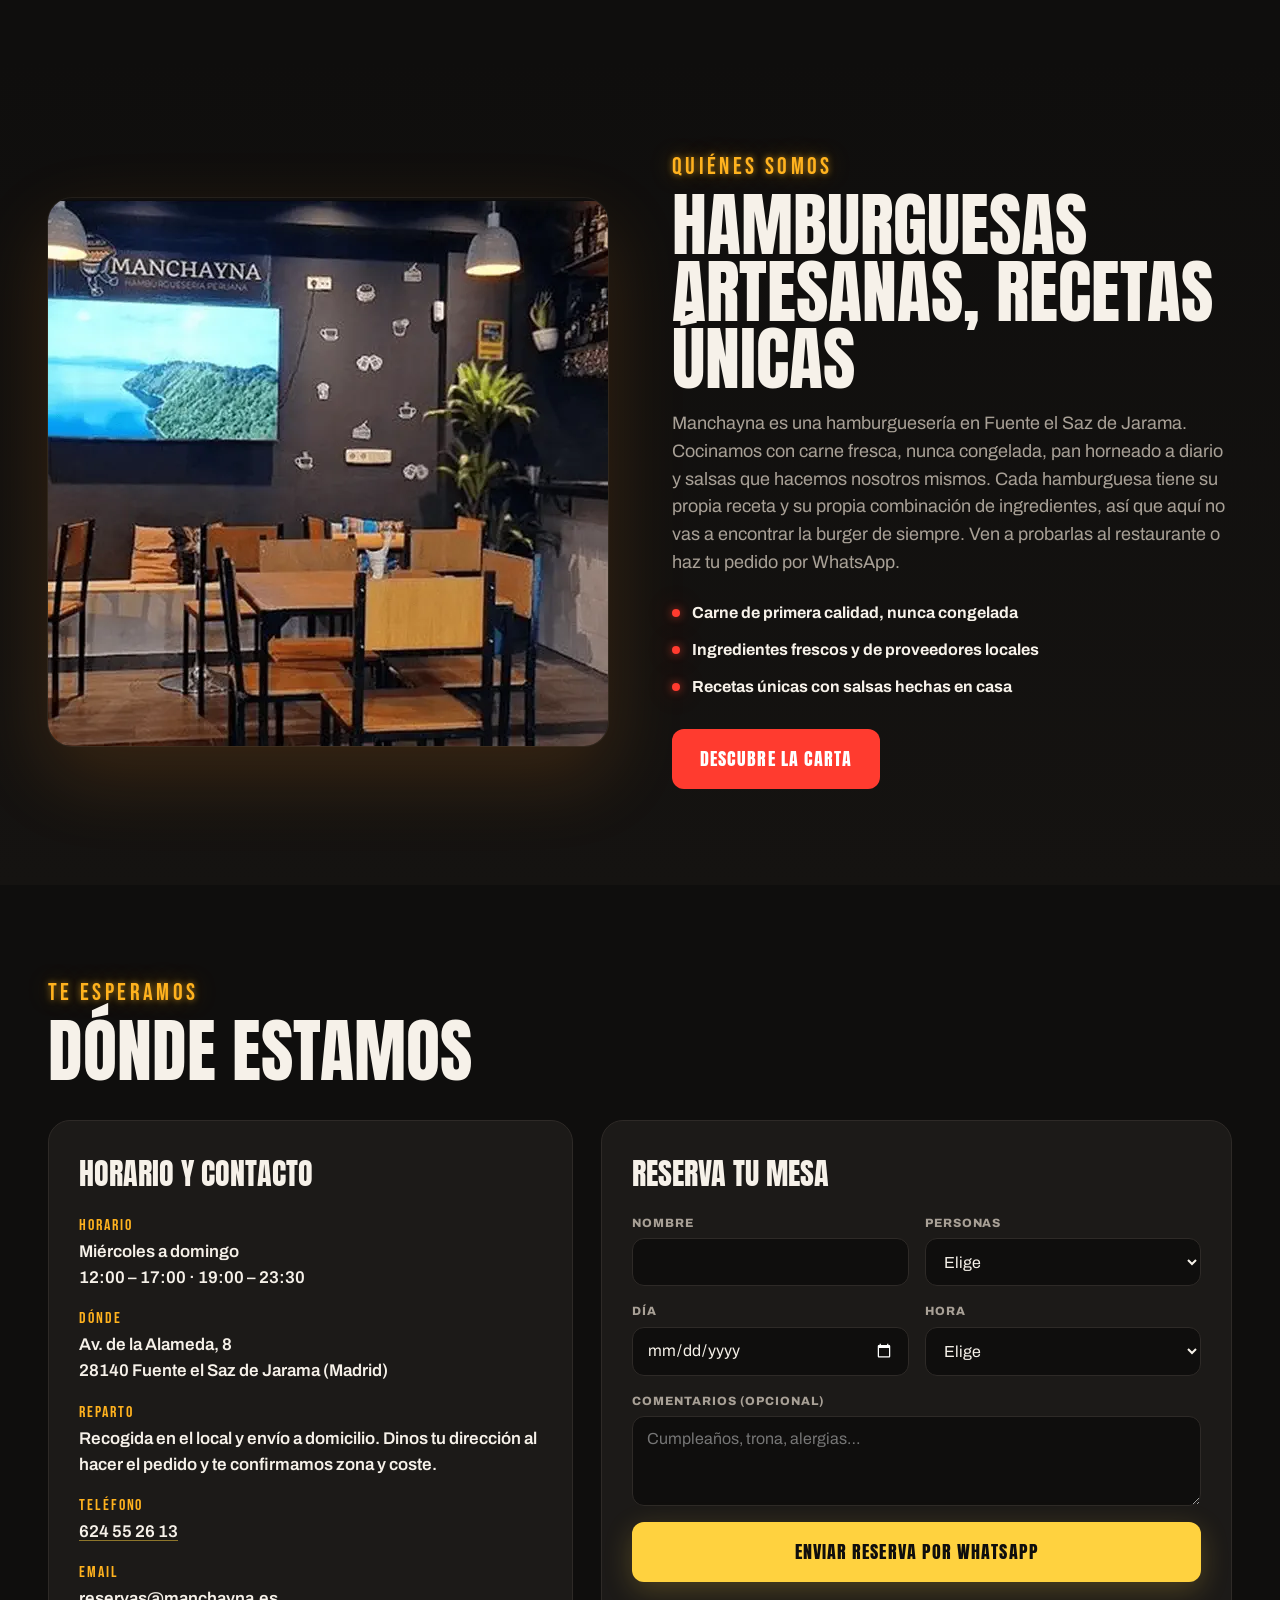
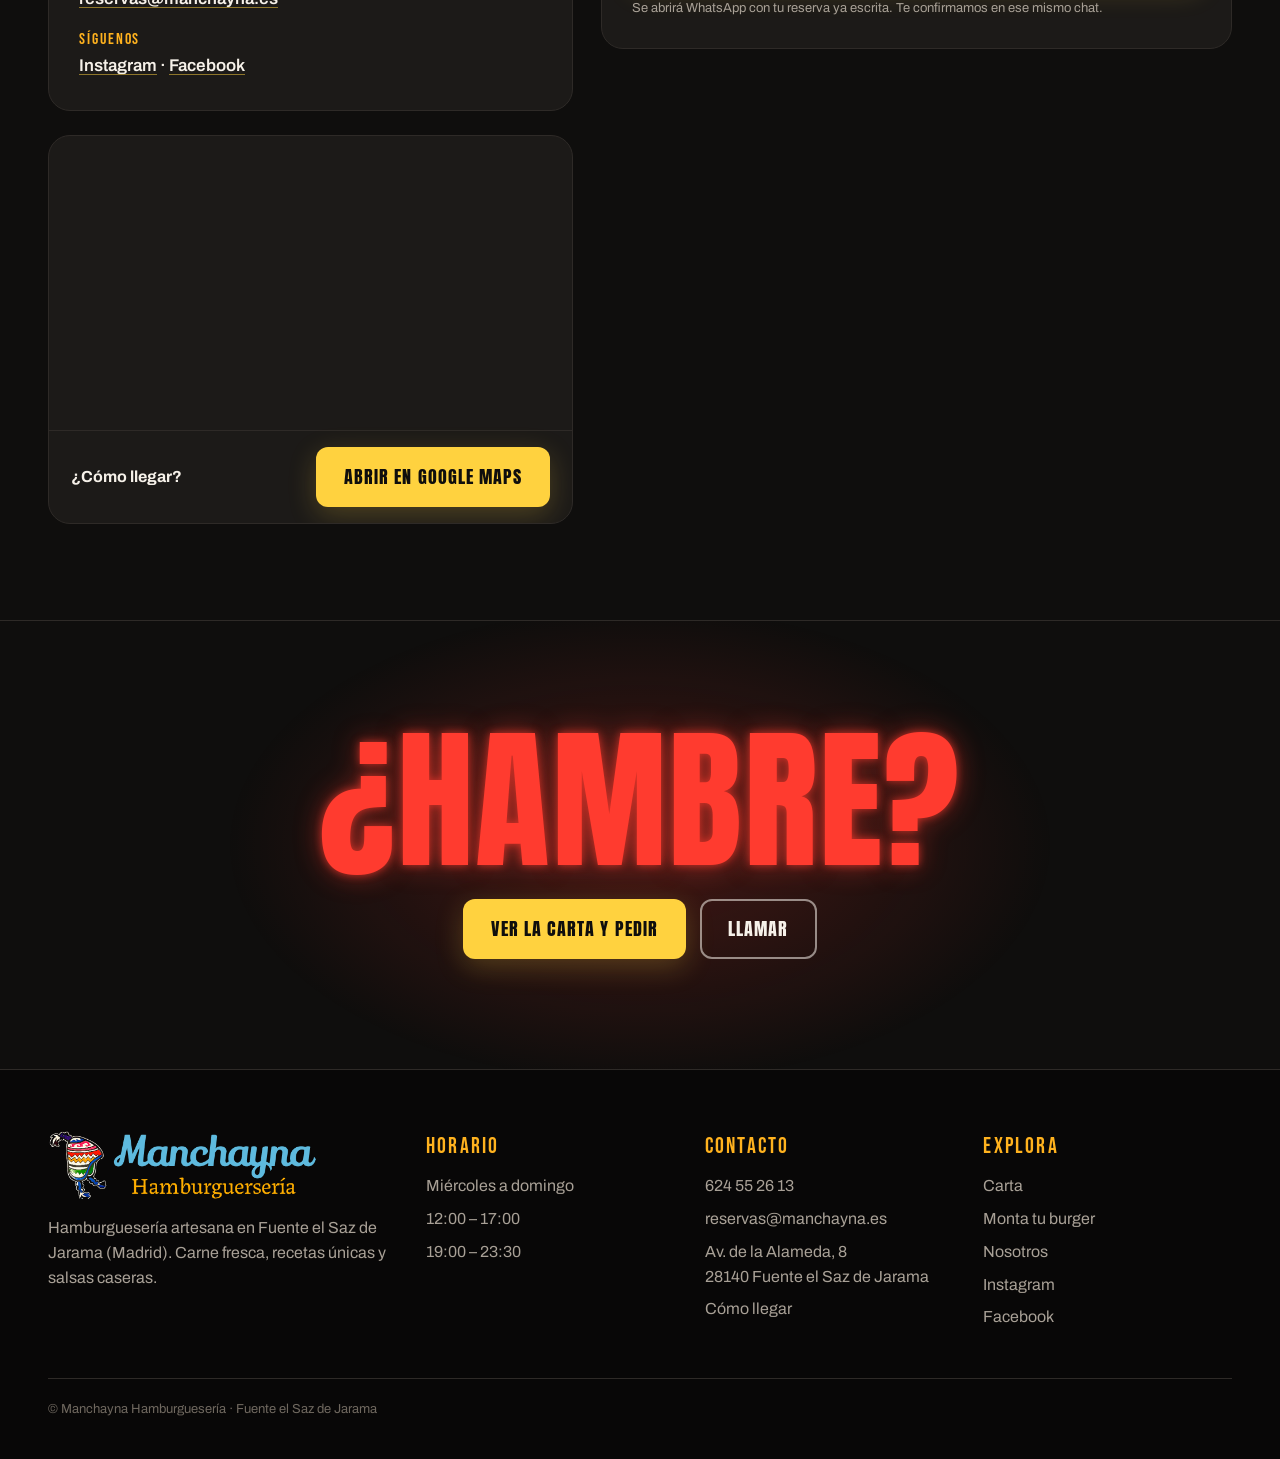
==== commit 82102d71: "Movil: el pie llega al fondo y enlaces del pie iguales en las tres paginas Co-Authored-By: Claude Op" ====
--- a/carretilla-v2/index.html
+++ b/carretilla-v2/index.html
@@ -275,8 +275,7 @@
       <div><img src="../shared/img/logo.png" alt="Manchayna" loading="lazy"><p>Hamburguesería artesana en Fuente el Saz de Jarama (Madrid). Carne fresca, recetas únicas y salsas caseras.</p></div>
       <div><h4>Horario</h4><ul><li>Miércoles a domingo</li><li>12:00 – 17:00</li><li>19:00 – 23:30</li></ul></div>
       <div><h4>Contacto</h4><ul><li><a data-tel href="#">624 55 26 13</a></li><li><a href="mailto:reservas@manchayna.es">reservas@manchayna.es</a></li><li>Av. de la Alameda, 8<br>28140 Fuente el Saz de Jarama</li><li><a data-maps href="#">Cómo llegar</a></li></ul></div>
-      <div><h4>Explora</h4><ul><li><a href="carta.html">Carta</a>
-      <a href="crea-tu-burger.html">Monta tu burger</a></li><li><a href="#nosotros">Nosotros</a></li><li><a href="https://www.instagram.com/manchayna.burger/" target="_blank" rel="noopener">Instagram</a></li><li><a href="https://www.facebook.com/people/Manchayna-Burger/61566364282932/" target="_blank" rel="noopener">Facebook</a></li></ul></div>
+      <div><h4>Explora</h4><ul><li><a href="carta.html">Carta</a></li><li><a href="crea-tu-burger.html">Monta tu burger</a></li><li><a href="#nosotros">Nosotros</a></li><li><a href="https://www.instagram.com/manchayna.burger/" target="_blank" rel="noopener">Instagram</a></li><li><a href="https://www.facebook.com/people/Manchayna-Burger/61566364282932/" target="_blank" rel="noopener">Facebook</a></li></ul></div>
     </div>
     <p class="legal">© Manchayna Hamburguesería · Fuente el Saz de Jarama</p>
   </div>
--- a/carretilla-v2/styles.css
+++ b/carretilla-v2/styles.css
@@ -224,7 +224,7 @@
 }
 @media (max-width: 900px) {
   :root { --hd-h: 64px; }
-  body { padding-bottom: 66px; }
+  body { padding-bottom: 0; }
   .wrap { padding: 0 18px; }
   .brand img { height: 42px; }
   .pill .more { display: none; }
@@ -412,7 +412,7 @@
 .cart-form .btn { width: 100%; }
 
 @media (max-width: 900px) {
-  body { padding-bottom: 66px; }
+  body { padding-bottom: 0; }
   .cartbar { bottom: 62px; }
   .cartbar .wrap { gap: 12px; padding-top: 10px; padding-bottom: 10px; }
   .cart-open { font-size: 16px; padding: 10px 16px; min-height: 46px; }
@@ -433,5 +433,7 @@
   .btn.mini { min-height: 44px; }
   /* la barra del pedido se apoya sobre la barra de acciones, respetando el iPhone */
   .cartbar { bottom: calc(62px + env(safe-area-inset-bottom)); }
-  body.builder-page { padding-bottom: calc(124px + env(safe-area-inset-bottom)); }
-}
+  .ft { padding-bottom: calc(80px + env(safe-area-inset-bottom)); }
+  body:has(.cartbar:not(.is-empty)) .ft { padding-bottom: calc(152px + env(safe-area-inset-bottom)); }
+  body.builder-page .ft { padding-bottom: calc(140px + env(safe-area-inset-bottom)); }
+}
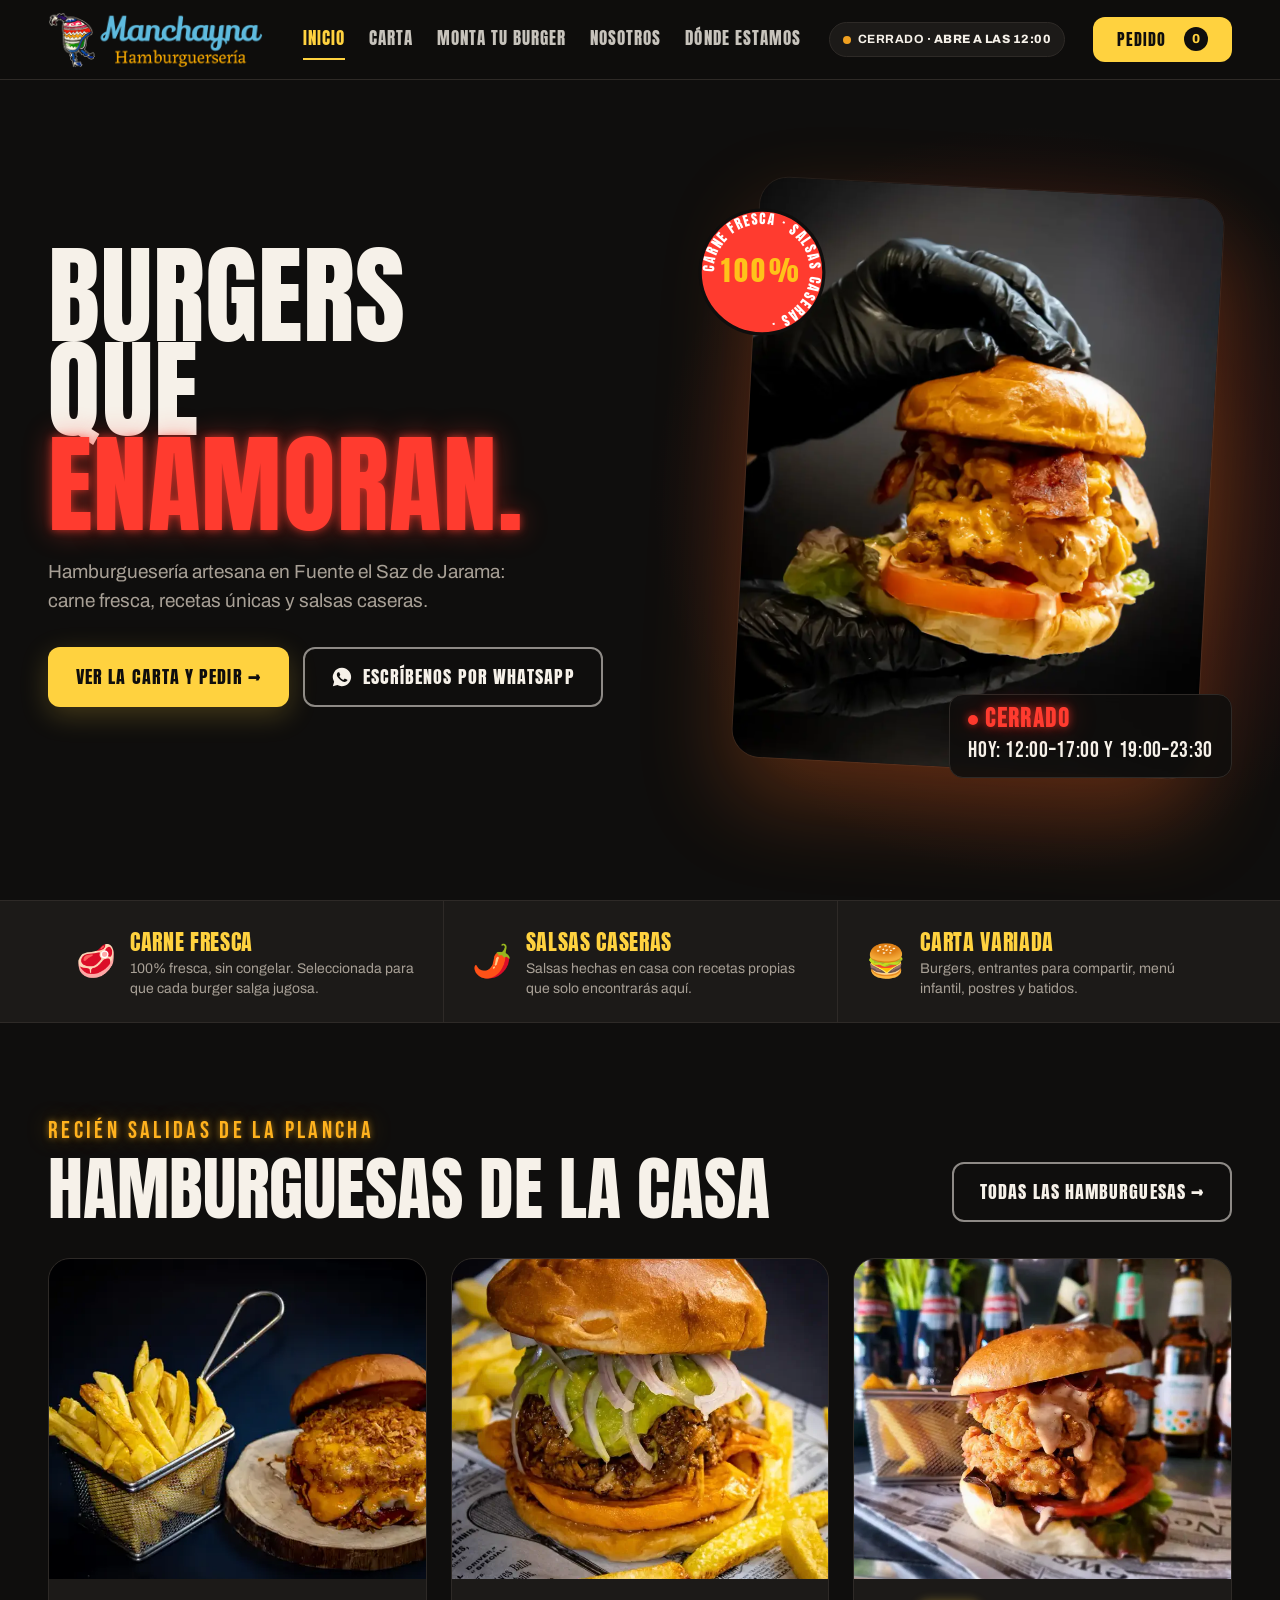
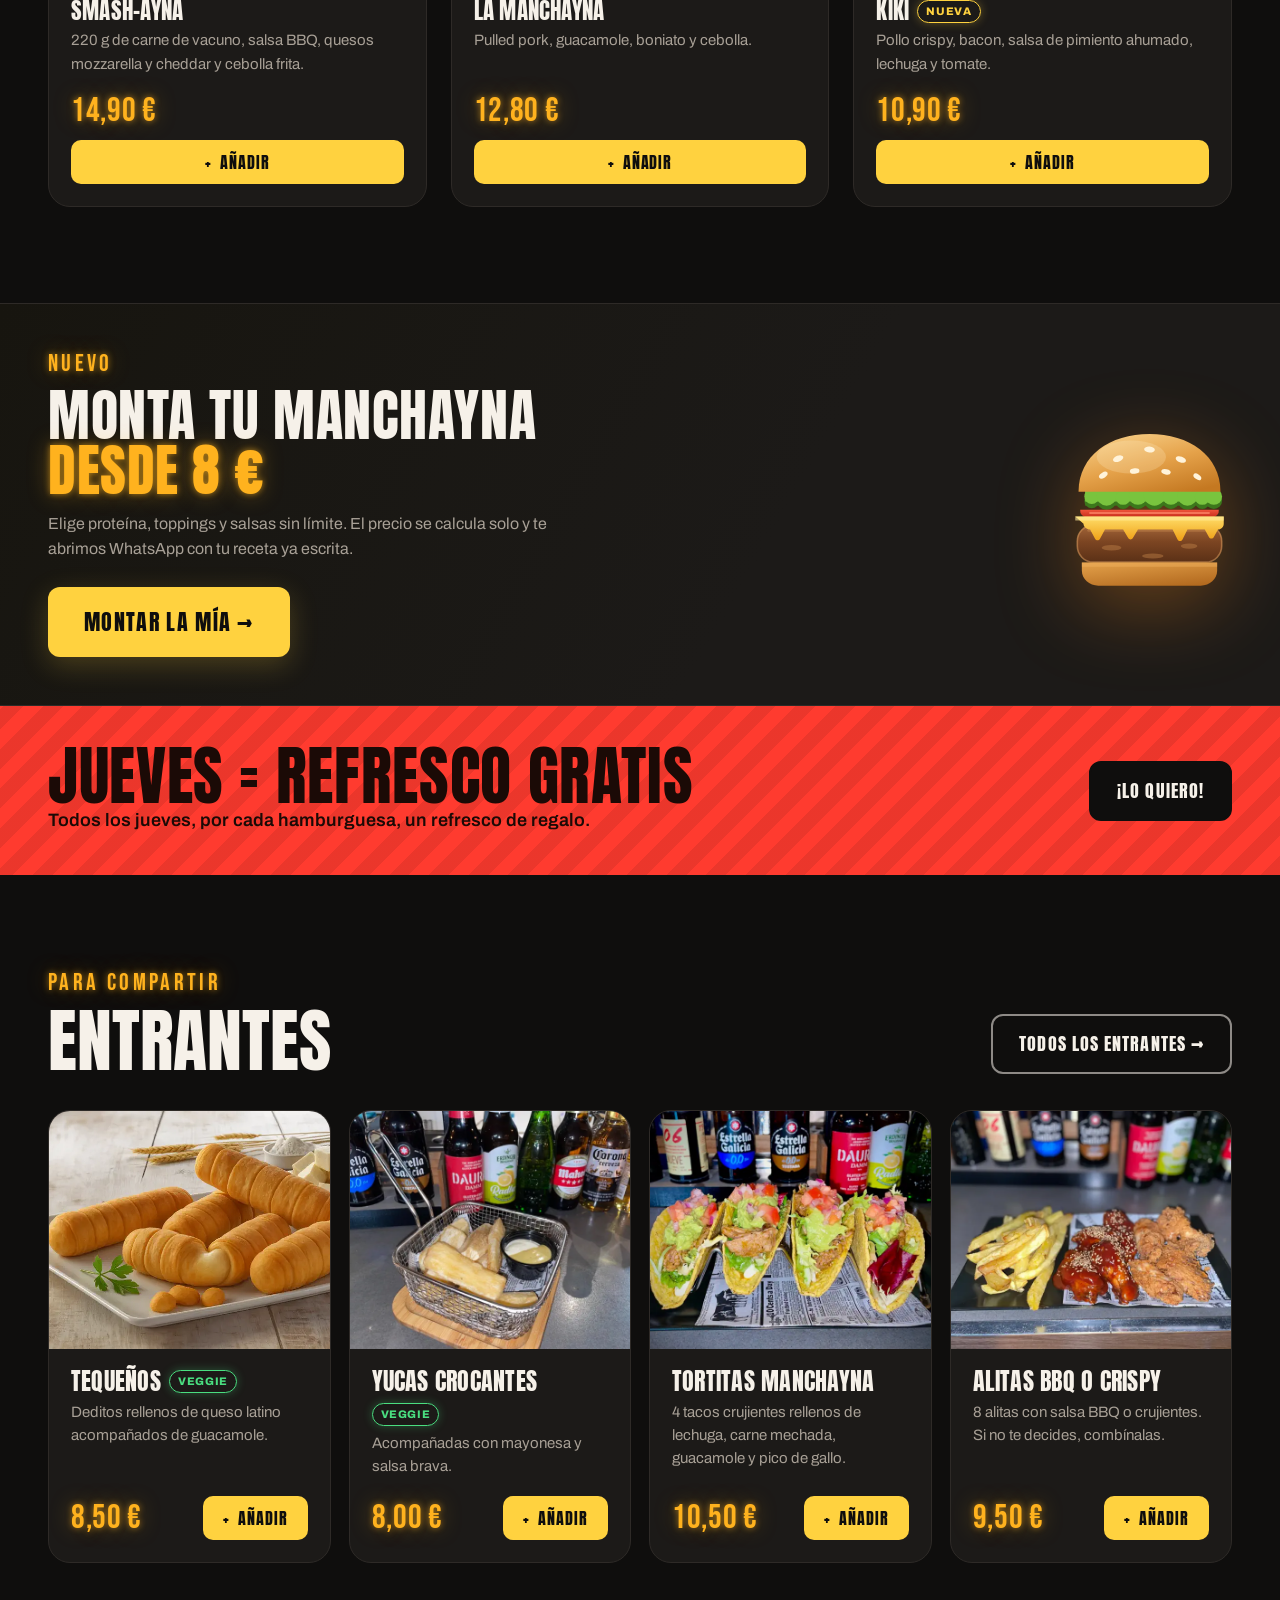
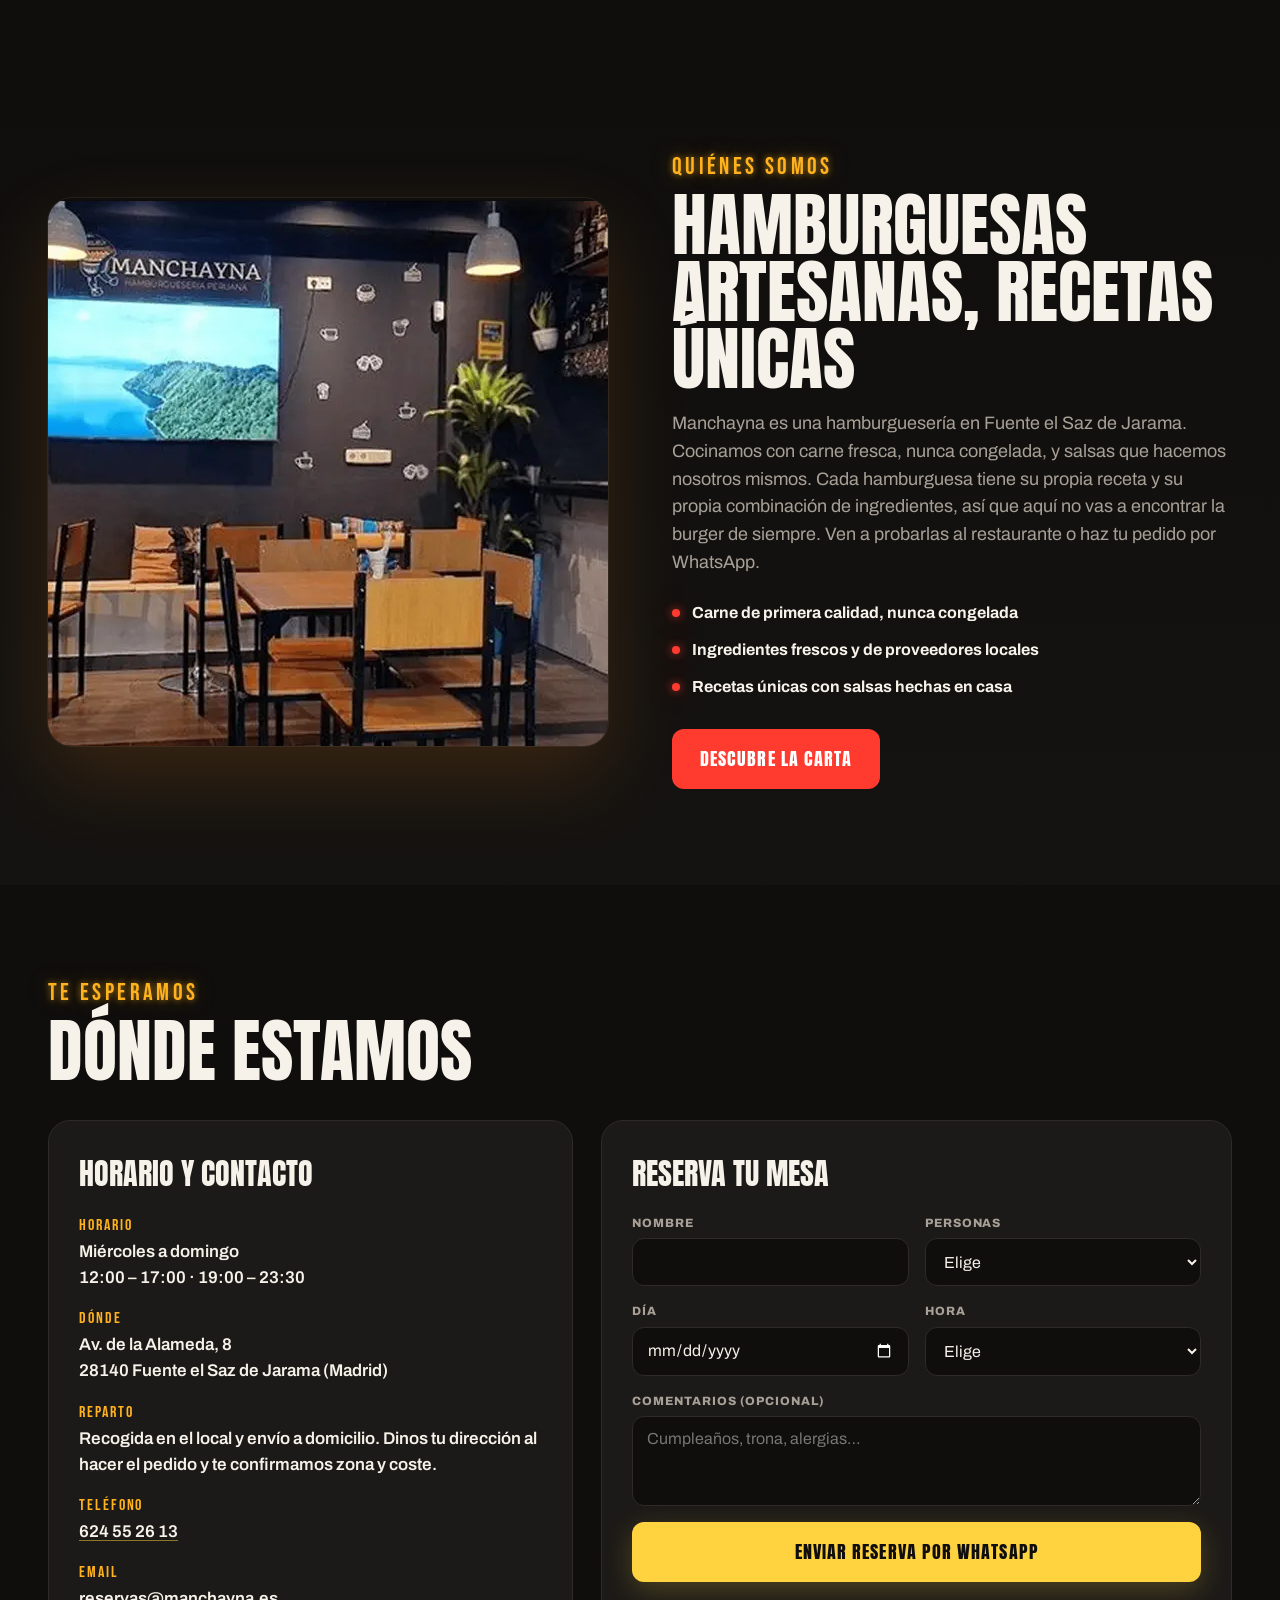
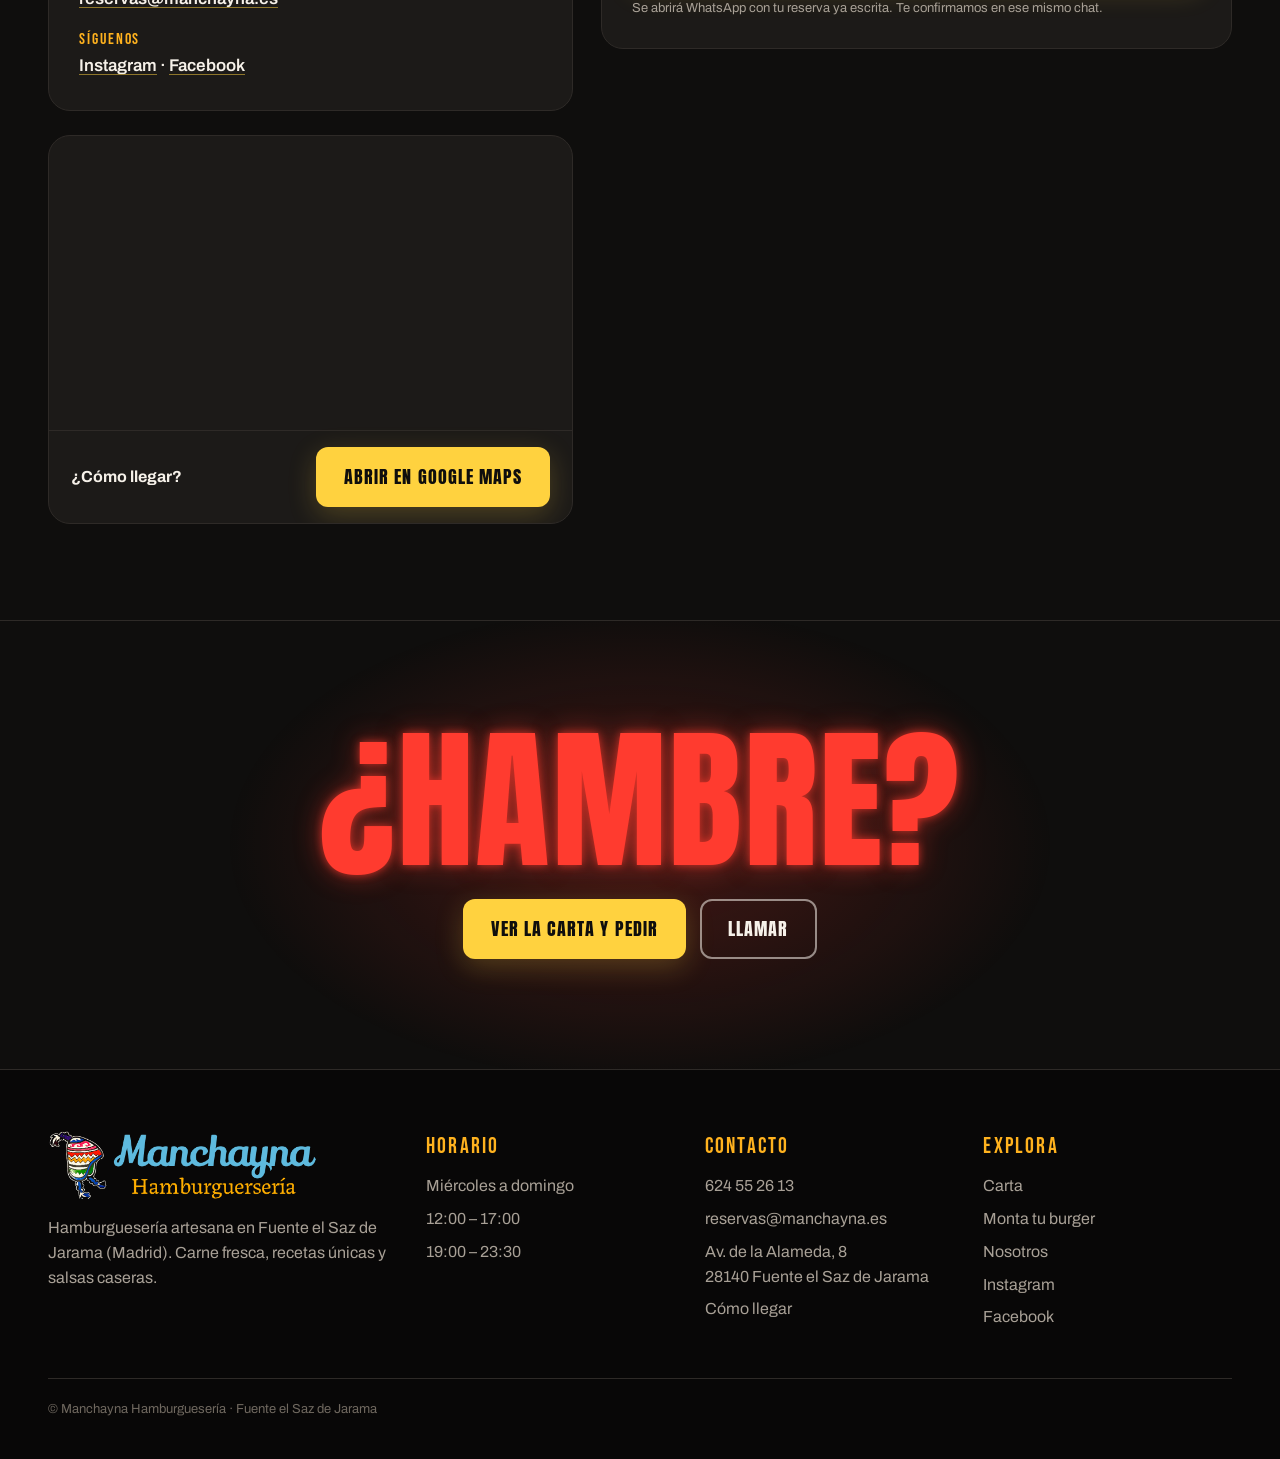
==== commit a28d814b: "Quitar las menciones al pan del dia: el pan no es propio Co-Authored-By: Claude Opus 5 <noreply@anth" ====
--- a/carretilla-v2/index.html
+++ b/carretilla-v2/index.html
@@ -5,7 +5,7 @@
 <meta name="viewport" content="width=device-width, initial-scale=1">
 <meta name="robots" content="noindex, nofollow">
 <title>Hamburguesería artesana en Fuente el Saz de Jarama | Manchayna</title>
-<meta name="description" content="Hamburguesas artesanas en Fuente el Saz de Jarama: carne fresca nunca congelada, recetas únicas, salsas caseras y pan del día. Pide por WhatsApp o reserva mesa.">
+<meta name="description" content="Hamburguesas artesanas en Fuente el Saz de Jarama: carne fresca nunca congelada, recetas únicas y salsas caseras. Pide por WhatsApp o reserva mesa.">
 <meta property="og:type" content="website">
 <meta property="og:locale" content="es_ES">
 <meta property="og:site_name" content="Manchayna">
@@ -72,7 +72,7 @@
     <div class="wrap">
       <div>
         <h1 class="anton">Burgers<br>que<br><em>enamoran.</em></h1>
-        <p class="lead">Hamburguesería artesana en Fuente el Saz de Jarama: carne fresca, recetas únicas, salsas caseras y pan del día.</p>
+        <p class="lead">Hamburguesería artesana en Fuente el Saz de Jarama: carne fresca, recetas únicas y salsas caseras.</p>
         <div class="cta">
           <a class="btn btn-go" href="carta.html">Ver la carta y pedir →</a>
           <a class="btn btn-alt" data-wa href="#">
@@ -95,7 +95,7 @@
       <div class="grid">
         <div class="p"><span aria-hidden="true">🥩</span><b>Carne fresca</b><p>100% fresca, sin congelar. Seleccionada para que cada burger salga jugosa.</p></div>
         <div class="p"><span aria-hidden="true">🌶️</span><b>Salsas caseras</b><p>Salsas hechas en casa con recetas propias que solo encontrarás aquí.</p></div>
-        <div class="p"><span aria-hidden="true">🍞</span><b>Pan del día</b><p>Pan horneado a diario y productos de proximidad.</p></div>
+        <div class="p"><span aria-hidden="true">🍔</span><b>Carta variada</b><p>Burgers, entrantes para compartir, menú infantil, postres y batidos.</p></div>
       </div>
     </div>
   </section>
@@ -208,7 +208,7 @@
       <div class="ph"><img src="../shared/img/menu/local.webp" alt="Comedor del restaurante Manchayna en Fuente el Saz de Jarama" width="1000" height="548" loading="lazy" decoding="async"></div>
       <div>
         <h2><span class="scribble">quiénes somos</span>Hamburguesas artesanas, recetas únicas</h2>
-        <p>Manchayna es una hamburguesería en Fuente el Saz de Jarama. Cocinamos con carne fresca, nunca congelada, pan horneado a diario y salsas que hacemos nosotros mismos. Cada hamburguesa tiene su propia receta y su propia combinación de ingredientes, así que aquí no vas a encontrar la burger de siempre. Ven a probarlas al restaurante o haz tu pedido por WhatsApp.</p>
+        <p>Manchayna es una hamburguesería en Fuente el Saz de Jarama. Cocinamos con carne fresca, nunca congelada, y salsas que hacemos nosotros mismos. Cada hamburguesa tiene su propia receta y su propia combinación de ingredientes, así que aquí no vas a encontrar la burger de siempre. Ven a probarlas al restaurante o haz tu pedido por WhatsApp.</p>
         <ul>
           <li>Carne de primera calidad, nunca congelada</li>
           <li>Ingredientes frescos y de proveedores locales</li>
